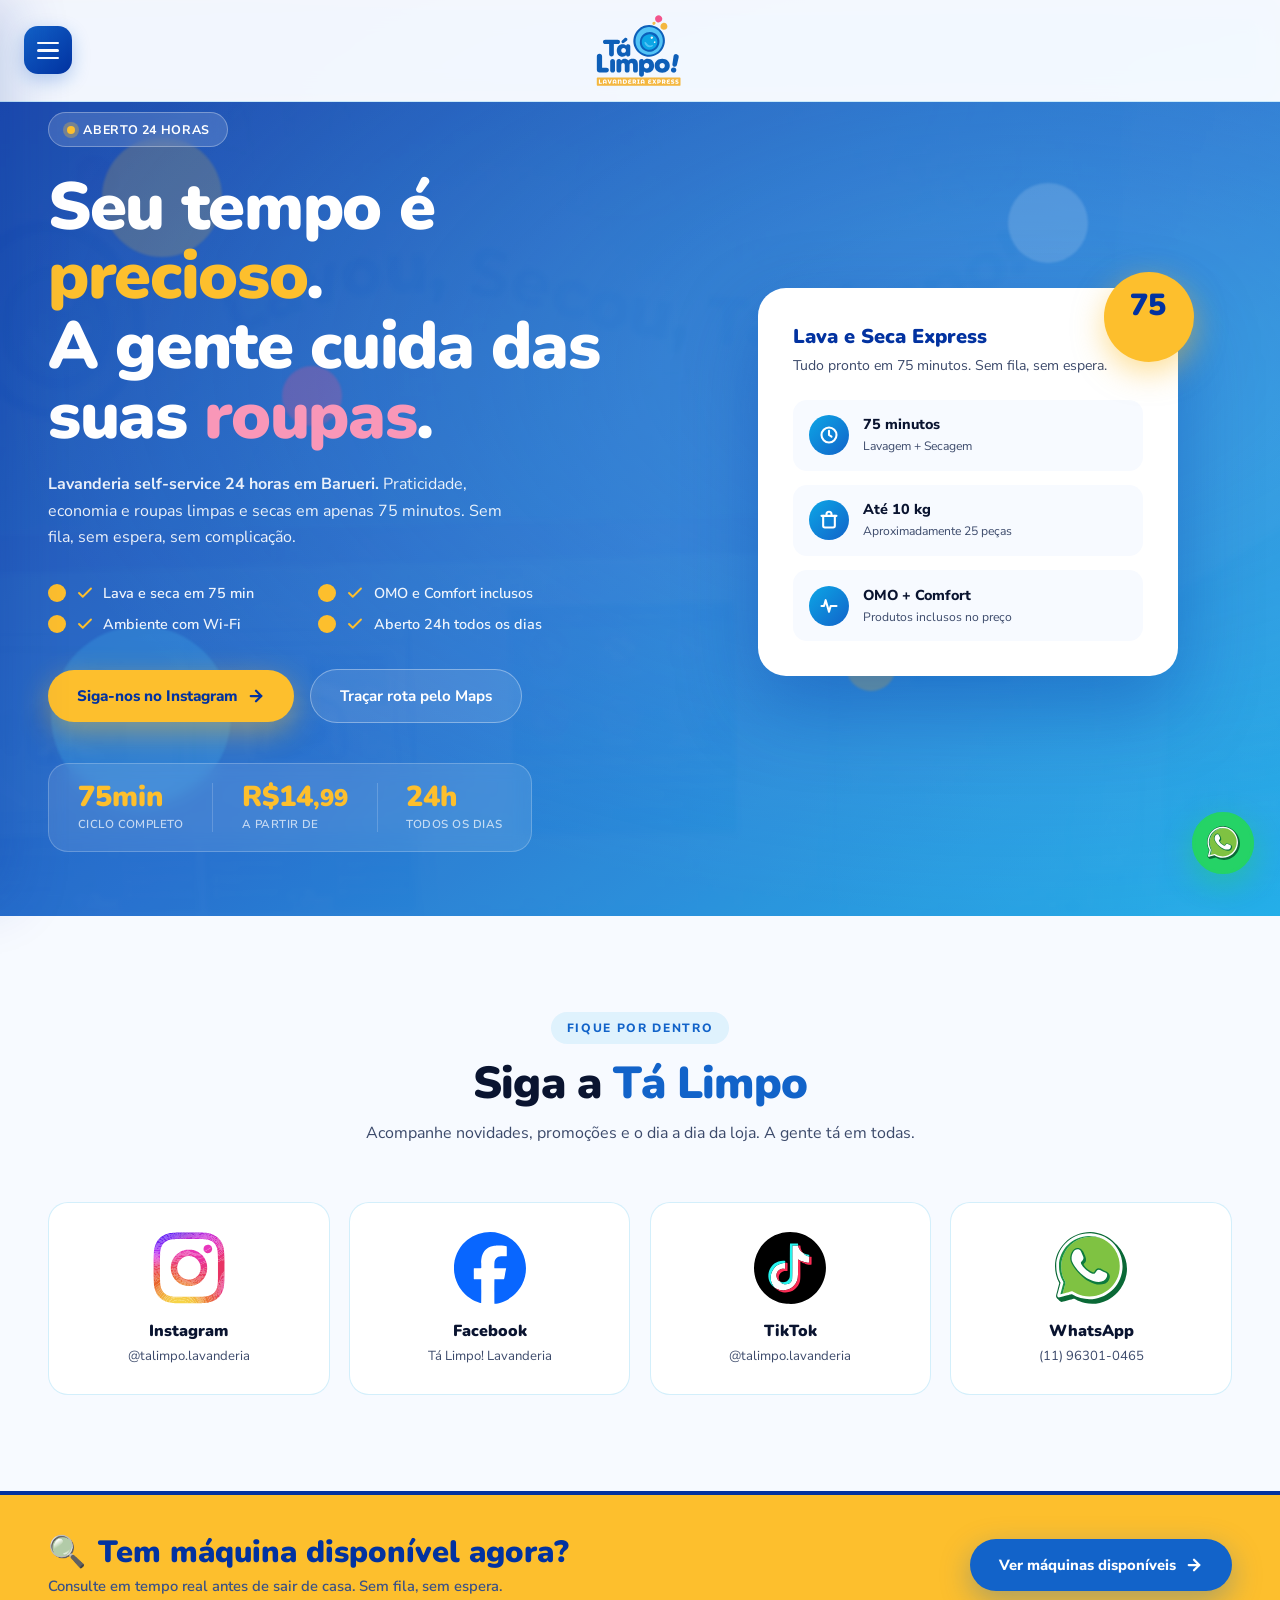
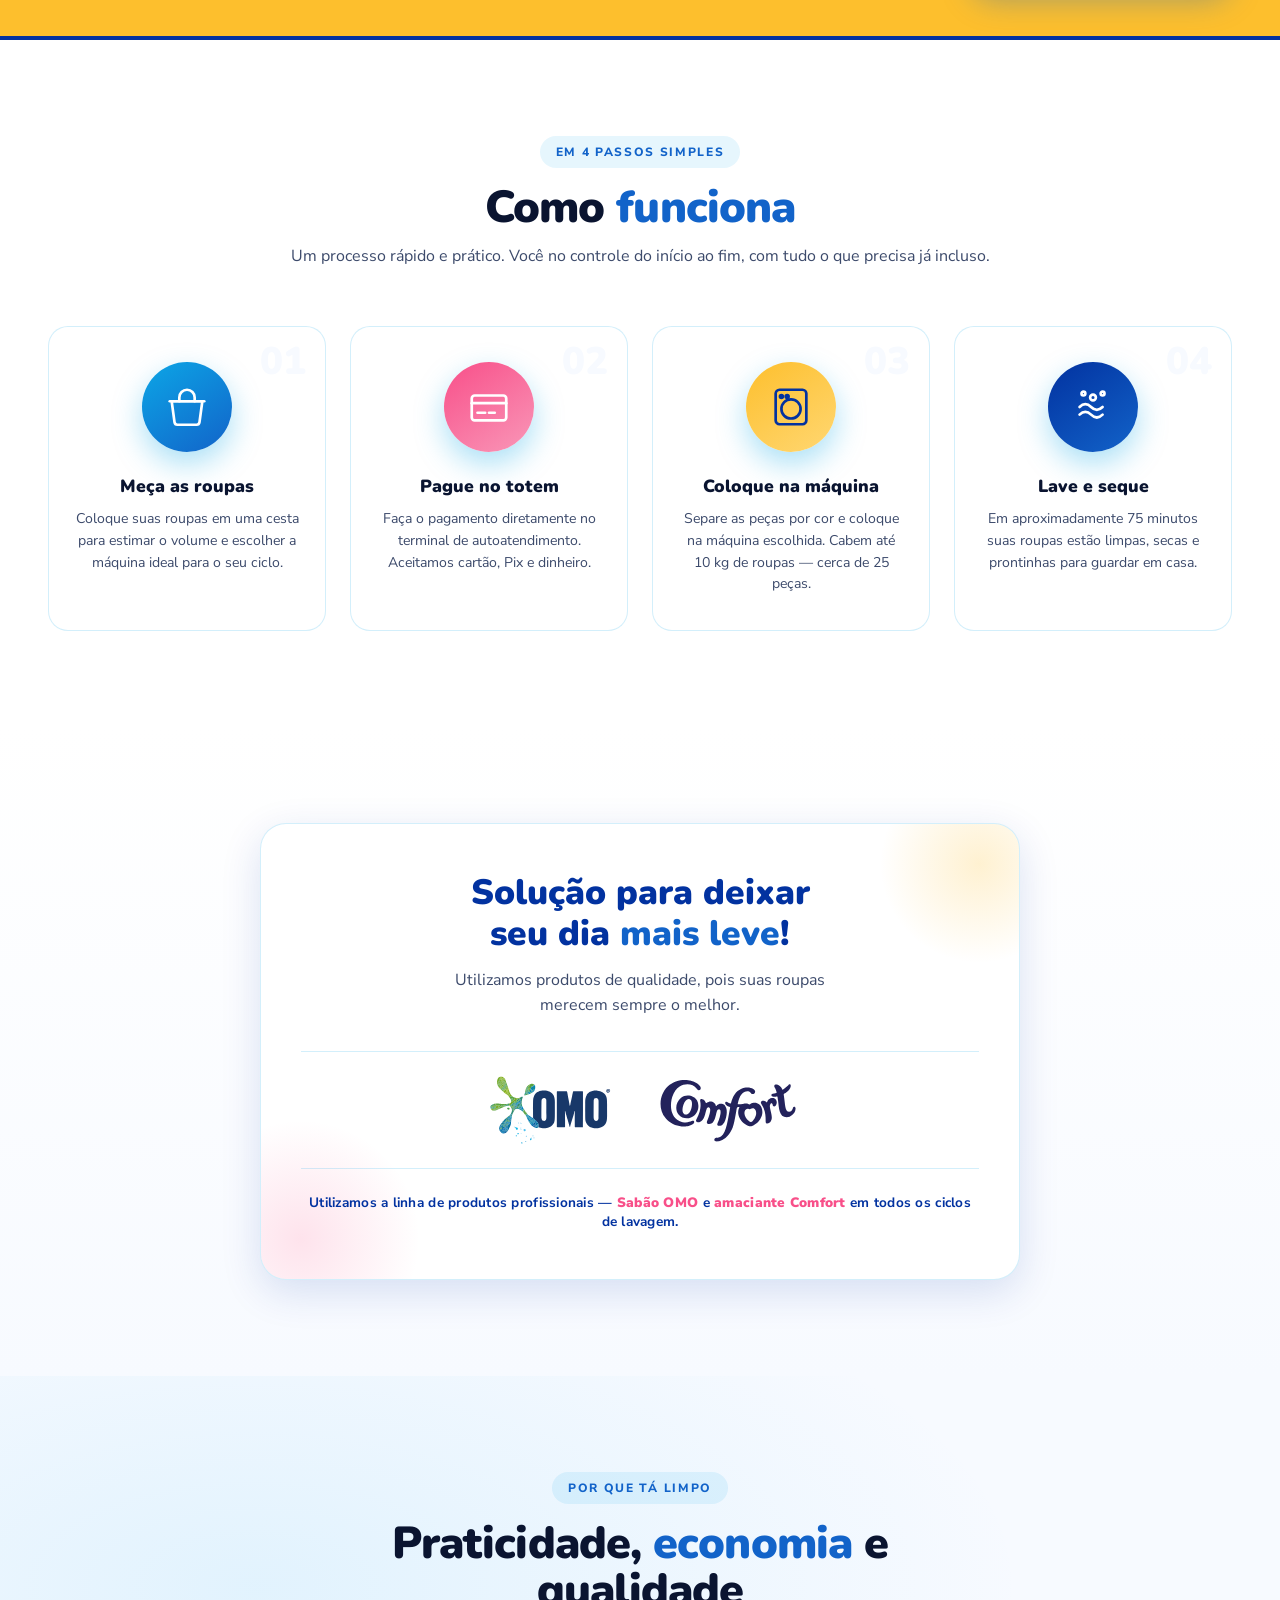
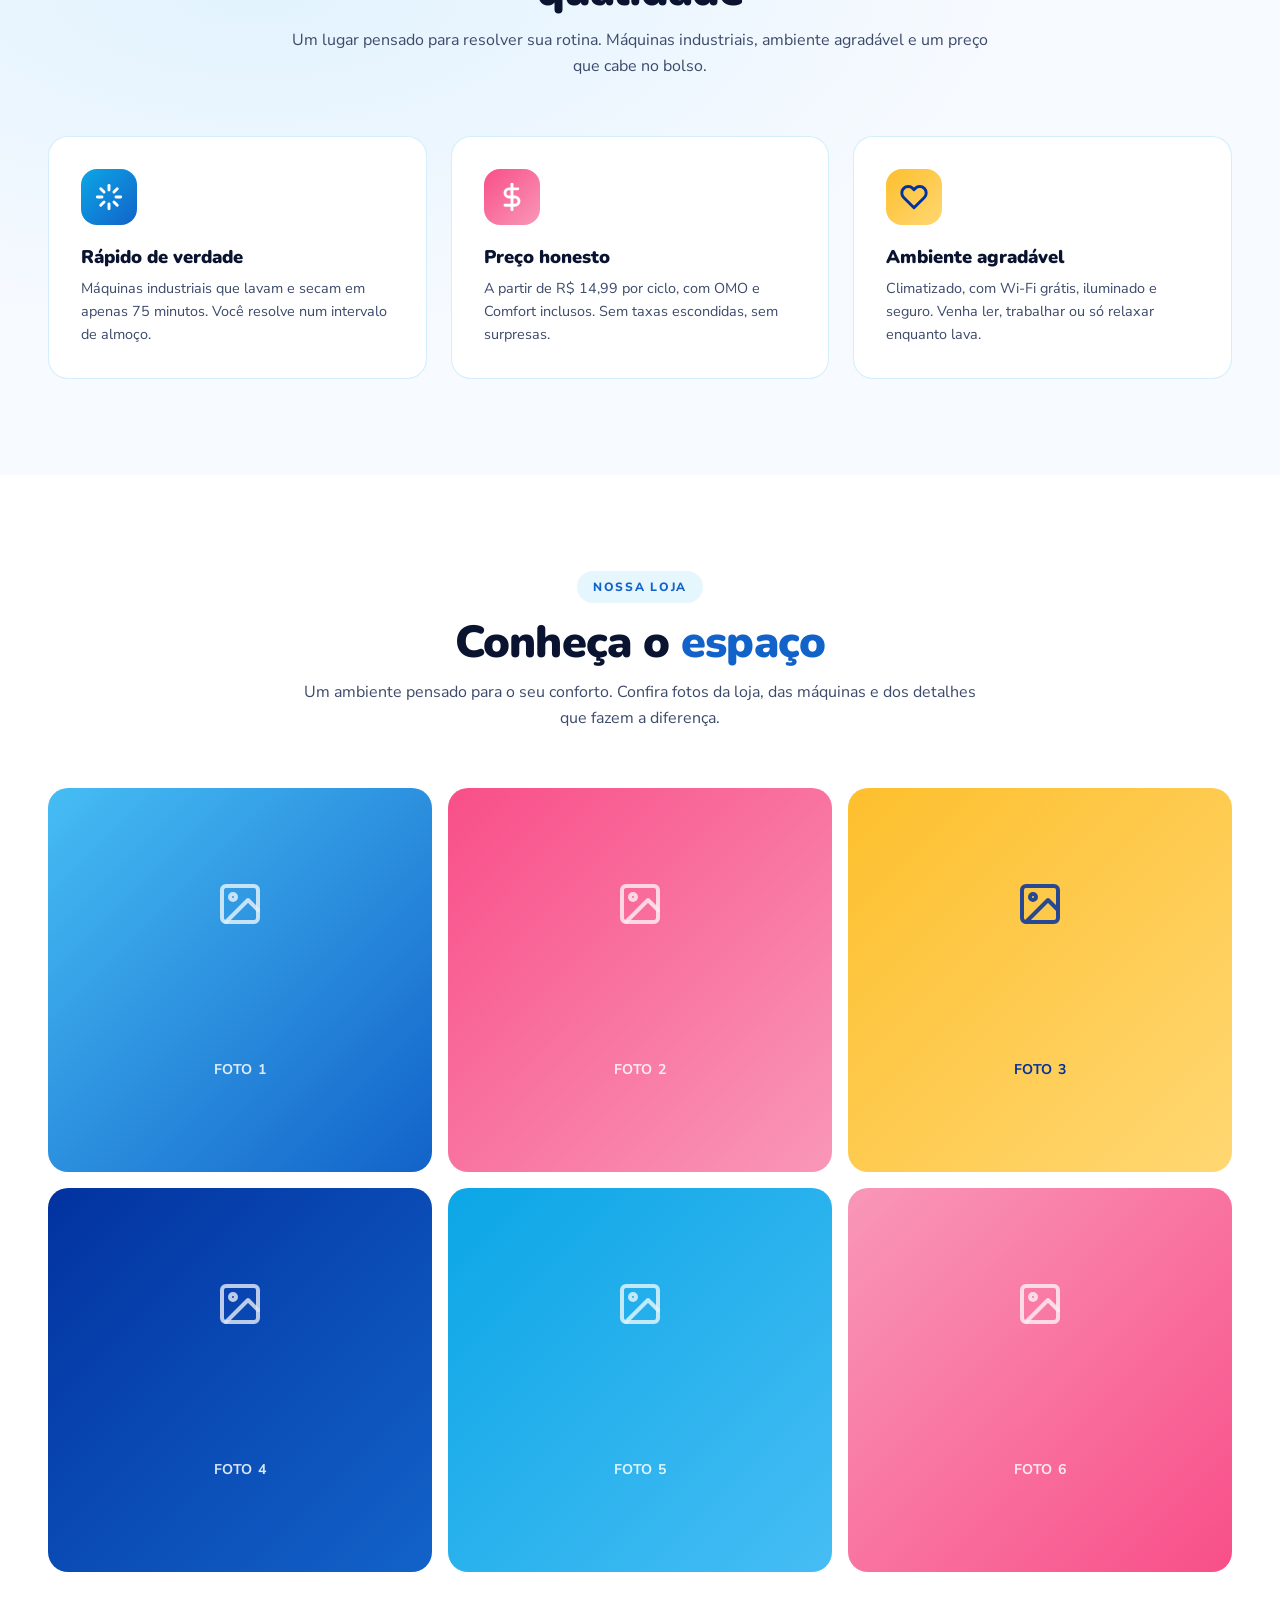
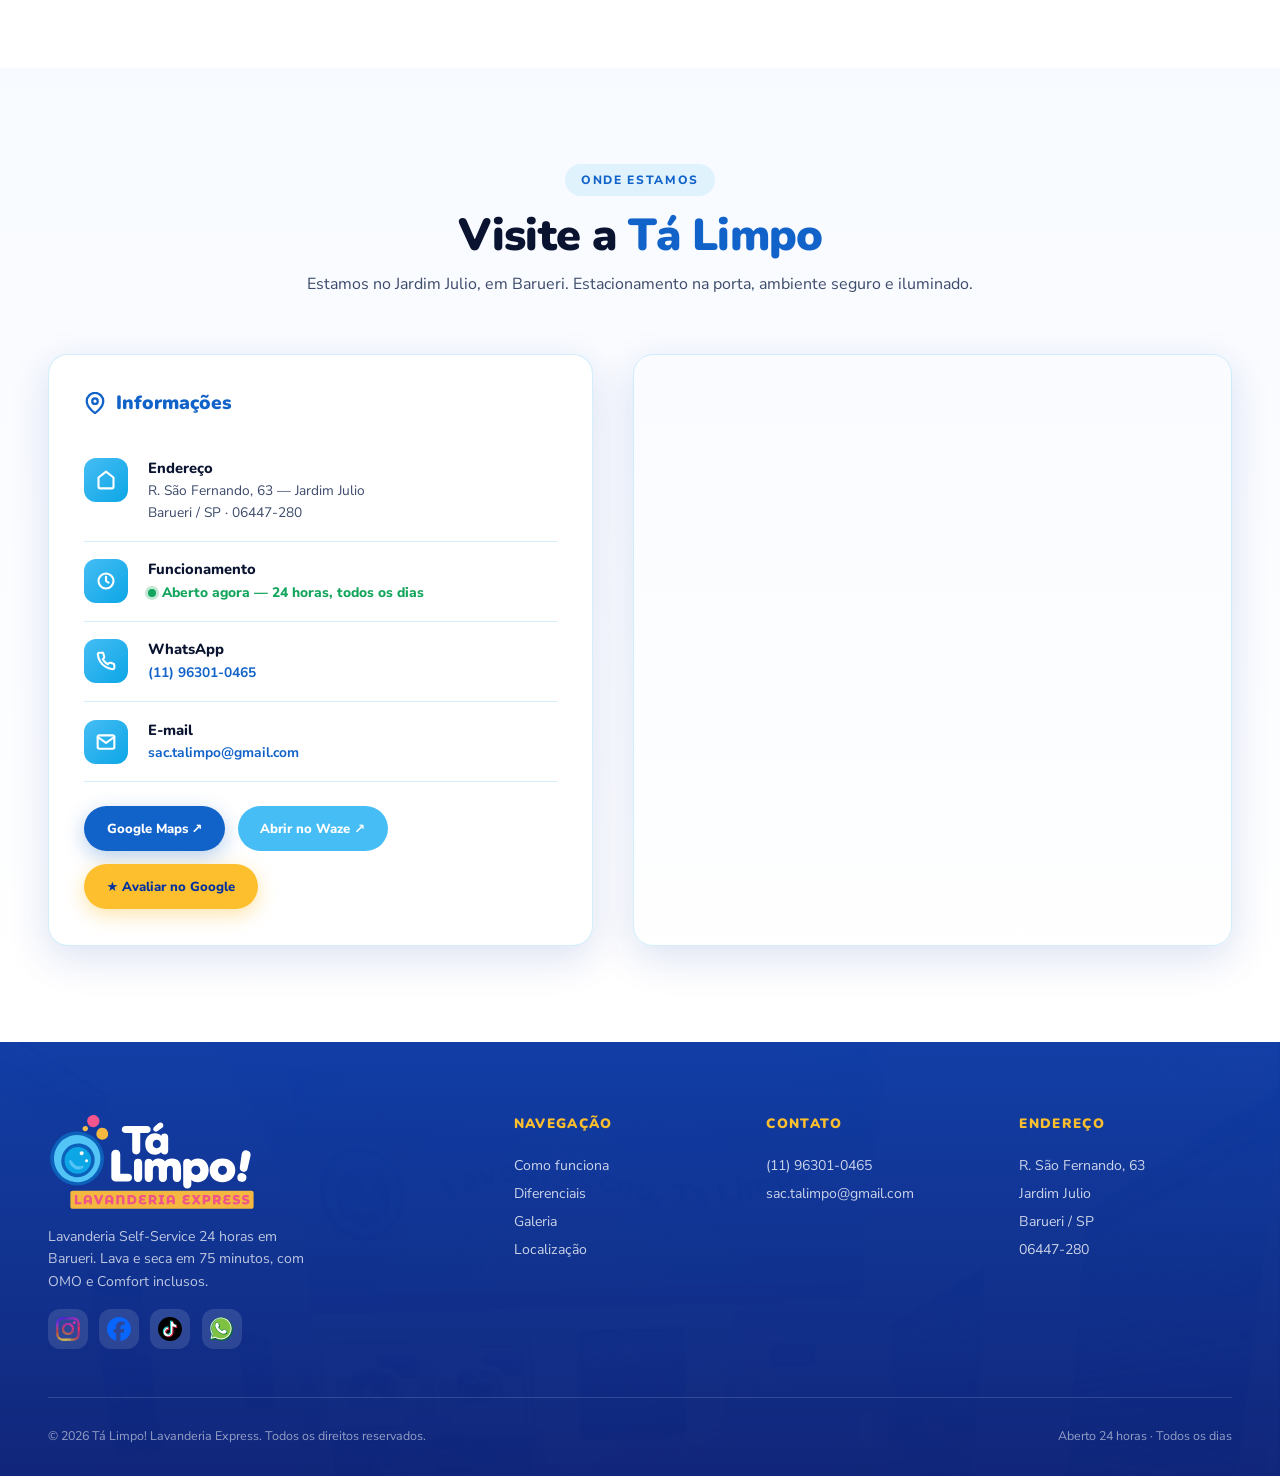
==== index.html @ d9290779 "feat: menu lateral redesenhado + og-image otimizada - Botão hamburger com gradiente azul e animação " ====
<!DOCTYPE html>
<html lang="pt-BR">
<head>
<meta charset="UTF-8">
<meta name="viewport" content="width=device-width, initial-scale=1.0">
<title>Lavanderia 24h em Barueri · Lava e Seca 75min | Tá Limpo!</title>
<meta name="description" content="Lavanderia self-service 24 horas em Barueri. Lava e seca em 75 minutos, a partir de R$ 14,99 com OMO e Comfort inclusos. R. São Fernando, 63 — Jardim Julio.">
<meta name="keywords" content="lavanderia Barueri, lavanderia 24 horas Barueri, lavanderia self-service Barueri, lava e seca Barueri, lavanderia Jardim Julio, lavanderia automática Barueri">
<meta name="author" content="Tá Limpo! Lavanderia Express">
<meta name="robots" content="index,follow,max-image-preview:large,max-snippet:-1">
<meta name="googlebot" content="index,follow">
<meta name="msvalidate.01" content="6B1655C818D2E38071D61E00A2EA4F2D">
<meta name="geo.region" content="BR-SP">
<meta name="geo.placename" content="Barueri">
<meta name="geo.position" content="-23.510800;-46.876200">
<meta name="ICBM" content="-23.510800, -46.876200">
<meta name="theme-color" content="#0232A0">
<link rel="canonical" href="https://talimpolavanderia.com/">

<meta property="og:type" content="website">
<meta property="og:locale" content="pt_BR">
<meta property="og:title" content="Lavanderia 24h em Barueri · Lava e Seca 75min | Tá Limpo!">
<meta property="og:description" content="Lavanderia self-service 24h em Barueri. Lava e seca em 75 minutos a partir de R$ 14,99, com OMO e Comfort inclusos.">
<meta property="og:url" content="https://talimpolavanderia.com/">
<meta property="og:image" content="https://talimpolavanderia.com/assets/img/og-image.jpg">
<meta property="og:image:secure_url" content="https://talimpolavanderia.com/assets/img/og-image.jpg">
<meta property="og:image:type" content="image/jpeg">
<meta property="og:image:width" content="1200">
<meta property="og:image:height" content="630">
<meta property="og:image:alt" content="Tá Limpo! Lavanderia Express — Lavanderia self-service 24h em Barueri, SP">
<meta property="og:site_name" content="Tá Limpo! Lavanderia Express">
<meta name="twitter:card" content="summary_large_image">
<meta name="twitter:title" content="Lavanderia 24h em Barueri · Lava e Seca 75min | Tá Limpo!">
<meta name="twitter:description" content="Lavanderia self-service 24h em Barueri. Lava e seca em 75 minutos a partir de R$ 14,99.">
<meta name="twitter:image" content="https://talimpolavanderia.com/assets/img/og-image.jpg">
<meta name="twitter:image:alt" content="Tá Limpo! Lavanderia Express — Barueri, SP">

<!-- Google Analytics 4 / Google Ads -->
<script async src="https://www.googletagmanager.com/gtag/js?id=G-WPXV25EYV2"></script>
<script>
  window.dataLayer = window.dataLayer || [];
  function gtag(){dataLayer.push(arguments);}
  gtag('js', new Date());
  gtag('config', 'G-WPXV25EYV2');
  gtag('config', 'AW-17784691297');
</script>

<link rel="icon" type="image/svg+xml" href="assets/img/logo_favicon.svg">
<link rel="preconnect" href="https://fonts.googleapis.com">
<link rel="preconnect" href="https://fonts.gstatic.com" crossorigin>
<link href="https://fonts.googleapis.com/css2?family=Nunito:wght@600;700;800;900&family=Nunito+Sans:wght@400;600;700&display=swap" rel="stylesheet">
<link rel="stylesheet" href="assets/css/styles.css">

<script type="application/ld+json">
{
  "@context":"https://schema.org",
  "@type":"LaundryOrDryCleaner",
  "@id":"https://talimpolavanderia.com/#business",
  "name":"Tá Limpo! Lavanderia Express",
  "alternateName":"Tá Limpo Lavanderia",
  "description":"Lavanderia self-service 24 horas em Barueri. Lava e seca em 75 minutos, a partir de R$ 14,99, com sabão OMO e amaciante Comfort inclusos em todos os ciclos.",
  "image":["https://talimpolavanderia.com/assets/img/og-image.jpg"],
  "logo":"https://talimpolavanderia.com/assets/img/logo.svg",
  "url":"https://talimpolavanderia.com/",
  "telephone":"+5511963010465",
  "email":"sac.talimpo@gmail.com",
  "priceRange":"R$ 14,99 - R$ 40",
  "currenciesAccepted":"BRL",
  "paymentAccepted":"Cartão de crédito, Cartão de débito, Pix, Dinheiro",
  "address":{
    "@type":"PostalAddress",
    "streetAddress":"R. São Fernando, 63 — Jardim Julio",
    "addressLocality":"Barueri",
    "addressRegion":"SP",
    "postalCode":"06447-280",
    "addressCountry":"BR"
  },
  "geo":{
    "@type":"GeoCoordinates",
    "latitude":-23.510800,
    "longitude":-46.876200
  },
  "hasMap":"https://maps.app.goo.gl/cfELwEdqwDoE9mcN9",
  "areaServed":[
    {"@type":"City","name":"Barueri"},
    {"@type":"City","name":"Alphaville"},
    {"@type":"City","name":"Carapicuíba"},
    {"@type":"City","name":"Santana de Parnaíba"}
  ],
  "openingHoursSpecification":[{
    "@type":"OpeningHoursSpecification",
    "dayOfWeek":["Monday","Tuesday","Wednesday","Thursday","Friday","Saturday","Sunday"],
    "opens":"00:00",
    "closes":"23:59"
  }],
  "makesOffer":[
    {
      "@type":"Offer",
      "name":"Lava e Seca Express",
      "description":"Ciclo completo de lavagem e secagem em 75 minutos, até 10 kg de roupas, com OMO e Comfort inclusos.",
      "price":"14.99",
      "priceCurrency":"BRL"
    }
  ],
  "sameAs":[
    "https://instagram.com/talimpo.lavanderia",
    "https://facebook.com/talimpo.lavanderia",
    "https://tiktok.com/@talimpo.lavanderia"
  ]
}
</script>
<script type="application/ld+json">
{
  "@context":"https://schema.org",
  "@type":"FAQPage",
  "mainEntity":[
    {
      "@type":"Question",
      "name":"Qual o horário de funcionamento da Tá Limpo Lavanderia?",
      "acceptedAnswer":{"@type":"Answer","text":"A Tá Limpo! Lavanderia Express funciona 24 horas por dia, todos os dias da semana, incluindo feriados. O self-service fica aberto ininterruptamente na R. São Fernando, 63 — Jardim Julio, Barueri/SP."}
    },
    {
      "@type":"Question",
      "name":"Quanto tempo leva para lavar e secar as roupas?",
      "acceptedAnswer":{"@type":"Answer","text":"O ciclo completo de lavagem e secagem leva aproximadamente 75 minutos. As máquinas industriais comportam até 10 kg de roupa, cerca de 25 peças por carga."}
    },
    {
      "@type":"Question",
      "name":"Quanto custa lavar roupa na Tá Limpo Lavanderia?",
      "acceptedAnswer":{"@type":"Answer","text":"O ciclo começa em R$ 14,99 e já inclui sabão OMO e amaciante Comfort. Não há taxas escondidas nem necessidade de levar produtos de casa."}
    },
    {
      "@type":"Question",
      "name":"Preciso levar sabão ou amaciante?",
      "acceptedAnswer":{"@type":"Answer","text":"Não. Todos os ciclos já incluem sabão em pó OMO e amaciante Comfort profissionais, sem custo adicional. Basta trazer as roupas."}
    },
    {
      "@type":"Question",
      "name":"Como funciona o pagamento na lavanderia self-service?",
      "acceptedAnswer":{"@type":"Answer","text":"O pagamento é feito diretamente no totem de autoatendimento da loja. Aceitamos cartão de crédito, débito, Pix e dinheiro."}
    },
    {
      "@type":"Question",
      "name":"Posso consultar se tem máquina disponível antes de ir?",
      "acceptedAnswer":{"@type":"Answer","text":"Sim. É possível consultar a disponibilidade das lavadoras e secadoras em tempo real pelo rastreador online antes de sair de casa, evitando filas."}
    }
  ]
}
</script>
<script type="application/ld+json">
{
  "@context":"https://schema.org",
  "@type":"WebSite",
  "@id":"https://talimpolavanderia.com/#website",
  "url":"https://talimpolavanderia.com/",
  "name":"Tá Limpo! Lavanderia Express",
  "inLanguage":"pt-BR",
  "publisher":{"@id":"https://talimpolavanderia.com/#business"}
}
</script>
</head>
<body>

<!-- NAV -->
<nav>
  <button class="nav-toggle" aria-label="Abrir menu" aria-expanded="false" aria-controls="nav-drawer">
    <span></span>
    <span></span>
    <span></span>
  </button>
  <a href="#hero" class="nav-logo" aria-label="Tá Limpo Lavanderia - página inicial"><img src="assets/img/logo_empe.svg" alt="Tá Limpo! Lavanderia Express — Barueri" width="220" height="72" fetchpriority="high"></a>
</nav>
<aside class="nav-drawer" id="nav-drawer" aria-hidden="true" aria-label="Menu principal">
  <div class="nav-drawer-header">
    <div>
      <div class="drawer-kicker">Tá Limpo!</div>
      <div class="drawer-title">Lavanderia 24h</div>
    </div>
  </div>
  <ul class="nav-drawer-links">
    <li><a href="#como">Como funciona</a></li>
    <li><a href="#produtos">Produtos</a></li>
    <li><a href="#valores">Diferenciais</a></li>
    <li><a href="#galeria">Galeria</a></li>
    <li><a href="#local">Localização</a></li>
    <li><a href="https://wa.me/5511963010465" target="_blank" rel="noopener" class="pill-wpp">Falar no WhatsApp</a></li>
  </ul>
  <div class="nav-drawer-foot">
    <strong>R. São Fernando, 63</strong>
    Jardim Julio · Barueri/SP<br>
    Aberto 24h · todos os dias
  </div>
</aside>
<div class="nav-backdrop" aria-hidden="true"></div>

<!-- HERO -->
<header id="hero" aria-label="Apresentação Tá Limpo Lavanderia">
  <span class="bubble b1"></span><span class="bubble b2"></span><span class="bubble b3"></span>
  <span class="bubble b4"></span><span class="bubble b5"></span>

  <div class="hero-content">
    <div class="hero-tag"><span class="dot"></span> Aberto 24 Horas</div>
    <h1 class="font-head">Seu tempo é <span class="hl">precioso</span>.<br>A gente cuida das<br>suas <span class="hl-pink">roupas</span>.</h1>
    <p class="hero-lede"><strong>Lavanderia self-service 24 horas em Barueri.</strong> Praticidade, economia e roupas limpas e secas em apenas 75 minutos. Sem fila, sem espera, sem complicação.</p>

    <ul class="hero-bullets">
      <li>
        <svg viewBox="0 0 24 24" fill="none" stroke="currentColor" stroke-width="2.5" stroke-linecap="round" stroke-linejoin="round"><polyline points="20 6 9 17 4 12"/></svg>
        Lava e seca em 75 min
      </li>
      <li>
        <svg viewBox="0 0 24 24" fill="none" stroke="currentColor" stroke-width="2.5" stroke-linecap="round" stroke-linejoin="round"><polyline points="20 6 9 17 4 12"/></svg>
        OMO e Comfort inclusos
      </li>
      <li>
        <svg viewBox="0 0 24 24" fill="none" stroke="currentColor" stroke-width="2.5" stroke-linecap="round" stroke-linejoin="round"><polyline points="20 6 9 17 4 12"/></svg>
        Ambiente com Wi-Fi
      </li>
      <li>
        <svg viewBox="0 0 24 24" fill="none" stroke="currentColor" stroke-width="2.5" stroke-linecap="round" stroke-linejoin="round"><polyline points="20 6 9 17 4 12"/></svg>
        Aberto 24h todos os dias
      </li>
    </ul>

    <div class="cta-row">
      <a href="https://instagram.com/talimpo.lavanderia" target="_blank" rel="noopener" class="btn-primary">Siga-nos no Instagram
        <svg width="18" height="18" viewBox="0 0 24 24" fill="none" stroke="currentColor" stroke-width="3" stroke-linecap="round" stroke-linejoin="round"><line x1="5" y1="12" x2="19" y2="12"/><polyline points="12 5 19 12 12 19"/></svg>
      </a>
      <a href="https://maps.app.goo.gl/cfELwEdqwDoE9mcN9" target="_blank" rel="noopener" class="btn-ghost">Traçar rota pelo Maps</a>
    </div>

    <div class="hero-stats">
      <div class="hs"><div class="n">75min</div><div class="l">Ciclo completo</div></div>
      <div class="hs"><div class="n">R$14<small>,99</small></div><div class="l">A partir de</div></div>
      <div class="hs"><div class="n">24h</div><div class="l">Todos os dias</div></div>
    </div>
  </div>

  <div class="hero-visual">
    <div class="hero-card">
      <h3>Lava e Seca Express</h3>
      <p>Tudo pronto em 75 minutos. Sem fila, sem espera.</p>
      <div class="metric-list">
        <div class="metric">
          <div class="ic">
            <svg width="20" height="20" viewBox="0 0 24 24" fill="none" stroke="currentColor" stroke-width="2.5" stroke-linecap="round" stroke-linejoin="round"><circle cx="12" cy="12" r="9"/><polyline points="12 7 12 12 15 14"/></svg>
          </div>
          <div><strong>75 minutos</strong><span>Lavagem + Secagem</span></div>
        </div>
        <div class="metric">
          <div class="ic">
            <svg width="20" height="20" viewBox="0 0 24 24" fill="none" stroke="currentColor" stroke-width="2.5" stroke-linecap="round" stroke-linejoin="round"><path d="M3 7h18"/><path d="M5 7v12a2 2 0 0 0 2 2h10a2 2 0 0 0 2-2V7"/><path d="M9 7V5a3 3 0 0 1 6 0v2"/></svg>
          </div>
          <div><strong>Até 10 kg</strong><span>Aproximadamente 25 peças</span></div>
        </div>
        <div class="metric">
          <div class="ic">
            <svg width="20" height="20" viewBox="0 0 24 24" fill="none" stroke="currentColor" stroke-width="2.5" stroke-linecap="round" stroke-linejoin="round"><path d="M3 12h3l2-7 4 14 2-7h7"/></svg>
          </div>
          <div><strong>OMO + Comfort</strong><span>Produtos inclusos no preço</span></div>
        </div>
      </div>
    </div>
  </div>
</header>

<!-- REDES SOCIAIS -->
<section id="redes">
  <div class="wrap">
    <div class="section-head reveal">
      <span class="section-kicker">Fique por dentro</span>
      <h2 class="section-title font-head">Siga a <em>Tá Limpo</em></h2>
      <p class="section-sub">Acompanhe novidades, promoções e o dia a dia da loja. A gente tá em todas.</p>
    </div>
    <div class="social-grid">
      <a href="https://instagram.com/talimpo.lavanderia" target="_blank" rel="noopener" class="social-card instagram reveal">
        <img src="assets/img/Instagram.svg" alt="Instagram Tá Limpo Lavanderia" width="56" height="56" loading="lazy" decoding="async">
        <h3>Instagram</h3>
        <p>@talimpo.lavanderia</p>
      </a>
      <a href="https://facebook.com/talimpo.lavanderia" target="_blank" rel="noopener" class="social-card facebook reveal">
        <img src="assets/img/Facebook.svg" alt="Facebook Tá Limpo Lavanderia" width="56" height="56" loading="lazy" decoding="async">
        <h3>Facebook</h3>
        <p>Tá Limpo! Lavanderia</p>
      </a>
      <a href="https://tiktok.com/@talimpo.lavanderia" target="_blank" rel="noopener" class="social-card tiktok reveal">
        <img src="assets/img/Tiktok.svg" alt="TikTok Tá Limpo Lavanderia" width="56" height="56" loading="lazy" decoding="async">
        <h3>TikTok</h3>
        <p>@talimpo.lavanderia</p>
      </a>
      <a href="https://wa.me/5511963010465" class="social-card whatsapp reveal">
        <img src="assets/img/WZP.svg" alt="WhatsApp Tá Limpo Lavanderia" width="56" height="56" loading="lazy" decoding="async">
        <h3>WhatsApp</h3>
        <p>(11) 96301-0465</p>
      </a>
    </div>
  </div>
</section>

<!-- DISPONIBILIDADE -->
<section id="avail" aria-label="Disponibilidade de máquinas">
  <div class="wrap">
    <div class="avail-grid">
      <div class="avail-head">
        <h2>Tem máquina disponível agora?</h2>
        <p>Consulte em tempo real antes de sair de casa. Sem fila, sem espera.</p>
      </div>
      <div class="avail-cta">
        <a href="https://app.sislav.com.br/track-machines?trackcode=7aFtdEUMYa" target="_blank" rel="noopener" class="btn-avail">
          Ver máquinas disponíveis
          <svg width="18" height="18" viewBox="0 0 24 24" fill="none" stroke="currentColor" stroke-width="3" stroke-linecap="round" stroke-linejoin="round"><line x1="5" y1="12" x2="19" y2="12"/><polyline points="12 5 19 12 12 19"/></svg>
        </a>
      </div>
    </div>
  </div>
</section>

<!-- COMO FUNCIONA -->
<section id="como">
  <div class="wrap">
    <div class="section-head reveal">
      <span class="section-kicker">Em 4 passos simples</span>
      <h2 class="section-title font-head">Como <em>funciona</em></h2>
      <p class="section-sub">Um processo rápido e prático. Você no controle do início ao fim, com tudo o que precisa já incluso.</p>
    </div>
    <div class="steps">
      <div class="step reveal">
        <div class="step-num">01</div>
        <div class="step-icon">
          <svg viewBox="0 0 48 48" fill="none" stroke="currentColor" stroke-width="2.8" stroke-linecap="round" stroke-linejoin="round">
            <path d="M8 18h32l-3 22a3 3 0 0 1-3 2.5H14a3 3 0 0 1-3-2.5z"/>
            <path d="M16 18v-4a8 8 0 0 1 16 0v4"/>
            <line x1="6" y1="18" x2="42" y2="18"/>
          </svg>
        </div>
        <h3>Meça as roupas</h3>
        <p>Coloque suas roupas em uma cesta para estimar o volume e escolher a máquina ideal para o seu ciclo.</p>
      </div>
      <div class="step reveal">
        <div class="step-num">02</div>
        <div class="step-icon">
          <svg viewBox="0 0 48 48" fill="none" stroke="currentColor" stroke-width="2.8" stroke-linecap="round" stroke-linejoin="round">
            <rect x="6" y="12" width="36" height="26" rx="3"/>
            <line x1="6" y1="20" x2="42" y2="20"/>
            <line x1="12" y1="30" x2="20" y2="30"/>
            <line x1="24" y1="30" x2="30" y2="30"/>
          </svg>
        </div>
        <h3>Pague no totem</h3>
        <p>Faça o pagamento diretamente no terminal de autoatendimento. Aceitamos cartão, Pix e dinheiro.</p>
      </div>
      <div class="step reveal">
        <div class="step-num">03</div>
        <div class="step-icon">
          <svg viewBox="0 0 48 48" fill="none" stroke="currentColor" stroke-width="2.8" stroke-linecap="round" stroke-linejoin="round">
            <rect x="8" y="6" width="32" height="36" rx="4"/>
            <circle cx="24" cy="26" r="10"/>
            <circle cx="14" cy="13" r="1.5" fill="currentColor"/>
            <circle cx="20" cy="13" r="1.5" fill="currentColor"/>
          </svg>
        </div>
        <h3>Coloque na máquina</h3>
        <p>Separe as peças por cor e coloque na máquina escolhida. Cabem até 10 kg de roupas — cerca de 25 peças.</p>
      </div>
      <div class="step reveal">
        <div class="step-num">04</div>
        <div class="step-icon">
          <svg viewBox="0 0 48 48" fill="none" stroke="currentColor" stroke-width="2.8" stroke-linecap="round" stroke-linejoin="round">
            <path d="M10 24c4-4 8-4 12 0s8 4 12 0"/>
            <path d="M10 32c4-4 8-4 12 0s8 4 12 0"/>
            <circle cx="24" cy="14" r="3"/>
            <circle cx="34" cy="10" r="2"/>
            <circle cx="14" cy="10" r="2"/>
          </svg>
        </div>
        <h3>Lave e seque</h3>
        <p>Em aproximadamente 75 minutos suas roupas estão limpas, secas e prontinhas para guardar em casa.</p>
      </div>
    </div>
  </div>
</section>

<!-- PRODUTOS OMO + COMFORT -->
<section id="produtos">
  <div class="wrap">
    <div class="prod-card reveal">
      <h2>Solução para deixar<br>seu dia <em>mais leve</em>!</h2>
      <p class="prod-lede">Utilizamos produtos de qualidade, pois suas roupas merecem sempre o melhor.</p>
      <div class="prod-logos">
        <img src="assets/img/omo.svg" alt="Sabão em pó OMO" width="120" height="60" loading="lazy" decoding="async">
        <img src="assets/img/comfort.svg" alt="Amaciante Comfort" width="120" height="60" loading="lazy" decoding="async">
      </div>
      <span class="prod-note">Utilizamos a linha de produtos profissionais — <strong>Sabão OMO</strong> e <strong>amaciante Comfort</strong> em todos os ciclos de lavagem.</span>
    </div>
  </div>
</section>

<!-- DIFERENCIAIS -->
<section id="valores">
  <div class="wrap">
    <div class="section-head reveal">
      <span class="section-kicker">Por que Tá Limpo</span>
      <h2 class="section-title font-head">Praticidade, <em>economia</em> e qualidade</h2>
      <p class="section-sub">Um lugar pensado para resolver sua rotina. Máquinas industriais, ambiente agradável e um preço que cabe no bolso.</p>
    </div>
    <div class="valores-grid">
      <div class="valor-card reveal">
        <div class="valor-ic">
          <svg width="28" height="28" viewBox="0 0 24 24" fill="none" stroke="currentColor" stroke-width="2.5" stroke-linecap="round" stroke-linejoin="round"><path d="M12 2v4"/><path d="M12 18v4"/><path d="M4.93 4.93l2.83 2.83"/><path d="M16.24 16.24l2.83 2.83"/><path d="M2 12h4"/><path d="M18 12h4"/><path d="M4.93 19.07l2.83-2.83"/><path d="M16.24 7.76l2.83-2.83"/></svg>
        </div>
        <h3>Rápido de verdade</h3>
        <p>Máquinas industriais que lavam e secam em apenas 75 minutos. Você resolve num intervalo de almoço.</p>
      </div>
      <div class="valor-card reveal">
        <div class="valor-ic">
          <svg width="28" height="28" viewBox="0 0 24 24" fill="none" stroke="currentColor" stroke-width="2.5" stroke-linecap="round" stroke-linejoin="round"><line x1="12" y1="1" x2="12" y2="23"/><path d="M17 5H9.5a3.5 3.5 0 0 0 0 7h5a3.5 3.5 0 0 1 0 7H6"/></svg>
        </div>
        <h3>Preço honesto</h3>
        <p>A partir de R$ 14,99 por ciclo, com OMO e Comfort inclusos. Sem taxas escondidas, sem surpresas.</p>
      </div>
      <div class="valor-card reveal">
        <div class="valor-ic">
          <svg width="28" height="28" viewBox="0 0 24 24" fill="none" stroke="currentColor" stroke-width="2.5" stroke-linecap="round" stroke-linejoin="round"><path d="M20.84 4.61a5.5 5.5 0 0 0-7.78 0L12 5.67l-1.06-1.06a5.5 5.5 0 0 0-7.78 7.78l1.06 1.06L12 21.23l7.78-7.78 1.06-1.06a5.5 5.5 0 0 0 0-7.78z"/></svg>
        </div>
        <h3>Ambiente agradável</h3>
        <p>Climatizado, com Wi-Fi grátis, iluminado e seguro. Venha ler, trabalhar ou só relaxar enquanto lava.</p>
      </div>
    </div>
  </div>
</section>

<!-- GALERIA -->
<section id="galeria">
  <div class="wrap">
    <div class="section-head reveal">
      <span class="section-kicker">Nossa loja</span>
      <h2 class="section-title font-head">Conheça o <em>espaço</em></h2>
      <p class="section-sub">Um ambiente pensado para o seu conforto. Confira fotos da loja, das máquinas e dos detalhes que fazem a diferença.</p>
    </div>
    <div class="gallery-grid">
      <div class="gal-item reveal">
        <div class="gal-placeholder">
          <svg viewBox="0 0 24 24" fill="none" stroke="currentColor" stroke-width="2" stroke-linecap="round" stroke-linejoin="round"><rect x="3" y="3" width="18" height="18" rx="2"/><circle cx="8.5" cy="8.5" r="1.5"/><polyline points="21 15 16 10 5 21"/></svg>
          Foto 1
        </div>
      </div>
      <div class="gal-item reveal">
        <div class="gal-placeholder">
          <svg viewBox="0 0 24 24" fill="none" stroke="currentColor" stroke-width="2" stroke-linecap="round" stroke-linejoin="round"><rect x="3" y="3" width="18" height="18" rx="2"/><circle cx="8.5" cy="8.5" r="1.5"/><polyline points="21 15 16 10 5 21"/></svg>
          Foto 2
        </div>
      </div>
      <div class="gal-item reveal">
        <div class="gal-placeholder">
          <svg viewBox="0 0 24 24" fill="none" stroke="currentColor" stroke-width="2" stroke-linecap="round" stroke-linejoin="round"><rect x="3" y="3" width="18" height="18" rx="2"/><circle cx="8.5" cy="8.5" r="1.5"/><polyline points="21 15 16 10 5 21"/></svg>
          Foto 3
        </div>
      </div>
      <div class="gal-item reveal">
        <div class="gal-placeholder">
          <svg viewBox="0 0 24 24" fill="none" stroke="currentColor" stroke-width="2" stroke-linecap="round" stroke-linejoin="round"><rect x="3" y="3" width="18" height="18" rx="2"/><circle cx="8.5" cy="8.5" r="1.5"/><polyline points="21 15 16 10 5 21"/></svg>
          Foto 4
        </div>
      </div>
      <div class="gal-item reveal">
        <div class="gal-placeholder">
          <svg viewBox="0 0 24 24" fill="none" stroke="currentColor" stroke-width="2" stroke-linecap="round" stroke-linejoin="round"><rect x="3" y="3" width="18" height="18" rx="2"/><circle cx="8.5" cy="8.5" r="1.5"/><polyline points="21 15 16 10 5 21"/></svg>
          Foto 5
        </div>
      </div>
      <div class="gal-item reveal">
        <div class="gal-placeholder">
          <svg viewBox="0 0 24 24" fill="none" stroke="currentColor" stroke-width="2" stroke-linecap="round" stroke-linejoin="round"><rect x="3" y="3" width="18" height="18" rx="2"/><circle cx="8.5" cy="8.5" r="1.5"/><polyline points="21 15 16 10 5 21"/></svg>
          Foto 6
        </div>
      </div>
    </div>
  </div>
</section>

<!-- LOCAL -->
<section id="local">
  <div class="wrap">
    <div class="section-head reveal">
      <span class="section-kicker">Onde estamos</span>
      <h2 class="section-title font-head">Visite a <em>Tá Limpo</em></h2>
      <p class="section-sub">Estamos no Jardim Julio, em Barueri. Estacionamento na porta, ambiente seguro e iluminado.</p>
    </div>
    <div class="local-grid">
      <div class="local-card reveal">
        <h3>
          <svg width="22" height="22" viewBox="0 0 24 24" fill="none" stroke="currentColor" stroke-width="2.5" stroke-linecap="round" stroke-linejoin="round"><path d="M21 10c0 7-9 13-9 13s-9-6-9-13a9 9 0 0 1 18 0z"/><circle cx="12" cy="10" r="3"/></svg>
          Informações
        </h3>
        <div class="local-row">
          <div class="local-ic">
            <svg width="20" height="20" viewBox="0 0 24 24" fill="none" stroke="currentColor" stroke-width="2.5" stroke-linecap="round" stroke-linejoin="round"><path d="M3 9l9-7 9 7v11a2 2 0 0 1-2 2H5a2 2 0 0 1-2-2z"/></svg>
          </div>
          <div><strong>Endereço</strong><span>R. São Fernando, 63 — Jardim Julio<br>Barueri / SP · 06447-280</span></div>
        </div>
        <div class="local-row">
          <div class="local-ic">
            <svg width="20" height="20" viewBox="0 0 24 24" fill="none" stroke="currentColor" stroke-width="2.5" stroke-linecap="round" stroke-linejoin="round"><circle cx="12" cy="12" r="9"/><polyline points="12 7 12 12 15 14"/></svg>
          </div>
          <div><strong>Funcionamento</strong><span class="live">Aberto agora — 24 horas, todos os dias</span></div>
        </div>
        <div class="local-row">
          <div class="local-ic">
            <svg width="20" height="20" viewBox="0 0 24 24" fill="none" stroke="currentColor" stroke-width="2.5" stroke-linecap="round" stroke-linejoin="round"><path d="M22 16.92v3a2 2 0 0 1-2.18 2 19.79 19.79 0 0 1-8.63-3.07 19.5 19.5 0 0 1-6-6 19.79 19.79 0 0 1-3.07-8.67A2 2 0 0 1 4.11 2h3a2 2 0 0 1 2 1.72 12.84 12.84 0 0 0 .7 2.81 2 2 0 0 1-.45 2.11L8.09 9.91a16 16 0 0 0 6 6l1.27-1.27a2 2 0 0 1 2.11-.45 12.84 12.84 0 0 0 2.81.7A2 2 0 0 1 22 16.92z"/></svg>
          </div>
          <div><strong>WhatsApp</strong><a href="https://wa.me/5511963010465">(11) 96301-0465</a></div>
        </div>
        <div class="local-row">
          <div class="local-ic">
            <svg width="20" height="20" viewBox="0 0 24 24" fill="none" stroke="currentColor" stroke-width="2.5" stroke-linecap="round" stroke-linejoin="round"><path d="M4 4h16c1.1 0 2 .9 2 2v12c0 1.1-.9 2-2 2H4c-1.1 0-2-.9-2-2V6c0-1.1.9-2 2-2z"/><polyline points="22,6 12,13 2,6"/></svg>
          </div>
          <div><strong>E-mail</strong><a href="mailto:sac.talimpo@gmail.com">sac.talimpo@gmail.com</a></div>
        </div>
        <div class="route-btns">
          <a href="https://maps.app.goo.gl/cfELwEdqwDoE9mcN9" target="_blank" rel="noopener" class="rbtn rbtn-blue">Google Maps ↗</a>
          <a href="https://waze.com/ul/h6gydj1kk6" target="_blank" rel="noopener" class="rbtn rbtn-waze">Abrir no Waze ↗</a>
          <a href="https://g.page/r/CWrmbtEFa80UEBM/review" target="_blank" rel="noopener" class="rbtn rbtn-review">★ Avaliar no Google</a>
        </div>
      </div>
      <div class="map-frame reveal">
        <iframe title="Mapa Tá Limpo" src="https://maps.google.com/maps?q=R.+S%C3%A3o+Fernando,+63+-+Jardim+Julio,+Barueri+-+SP&output=embed" allowfullscreen loading="lazy"></iframe>
      </div>
    </div>
  </div>
</section>

<!-- FOOTER -->
<footer>
  <div class="wrap">
    <div class="footer-grid">
      <div class="footer-brand">
        <img src="assets/img/logo_BR.svg" alt="Tá Limpo! Lavanderia Express — Barueri" width="240" height="96" loading="lazy" decoding="async">
        <p>Lavanderia Self-Service 24 horas em Barueri. Lava e seca em 75 minutos, com OMO e Comfort inclusos.</p>
        <div class="footer-socials">
          <a href="https://instagram.com/talimpo.lavanderia" target="_blank" rel="noopener me" aria-label="Instagram Tá Limpo Lavanderia"><img src="assets/img/Instagram.svg" alt="" width="32" height="32" loading="lazy" decoding="async"></a>
          <a href="https://facebook.com/talimpo.lavanderia" target="_blank" rel="noopener me" aria-label="Facebook Tá Limpo Lavanderia"><img src="assets/img/Facebook.svg" alt="" width="32" height="32" loading="lazy" decoding="async"></a>
          <a href="https://tiktok.com/@talimpo.lavanderia" target="_blank" rel="noopener me" aria-label="TikTok Tá Limpo Lavanderia"><img src="assets/img/Tiktok.svg" alt="" width="32" height="32" loading="lazy" decoding="async"></a>
          <a href="https://wa.me/5511963010465" aria-label="WhatsApp Tá Limpo Lavanderia"><img src="assets/img/WZP.svg" alt="" width="32" height="32" loading="lazy" decoding="async"></a>
        </div>
      </div>
      <div class="footer-col">
        <h4>Navegação</h4>
        <a href="#como">Como funciona</a>
        <a href="#valores">Diferenciais</a>
        <a href="#galeria">Galeria</a>
        <a href="#local">Localização</a>
      </div>
      <div class="footer-col">
        <h4>Contato</h4>
        <a href="https://wa.me/5511963010465">(11) 96301-0465</a>
        <a href="mailto:sac.talimpo@gmail.com">sac.talimpo@gmail.com</a>
      </div>
      <div class="footer-col">
        <h4>Endereço</h4>
        <p>R. São Fernando, 63<br>Jardim Julio<br>Barueri / SP<br>06447-280</p>
      </div>
    </div>
    <div class="footer-base">
      <span>&copy; 2026 Tá Limpo! Lavanderia Express. Todos os direitos reservados.</span>
      <span>Aberto 24 horas · Todos os dias</span>
    </div>
  </div>
</footer>

<a href="https://wa.me/5511963010465" class="wpp-float" aria-label="Fale no WhatsApp com a Tá Limpo Lavanderia">
  <img src="assets/img/WZP.svg" alt="" width="56" height="56" loading="lazy" decoding="async">
</a>

<script src="assets/js/main.js" defer></script>
</body>
</html>
---- assets/css/styles.css ----
/* ─────────────────────────────────────────────
   TÁ LIMPO — Identidade visual oficial
   Paleta: Azul Principal, Azul Fundo, Azul Logo,
   Azul Claro, Rosa, Rosa Claro, Amarelo
   ───────────────────────────────────────────── */

*,*::before,*::after{box-sizing:border-box;margin:0;padding:0}

:root{
  --blue:#1263C9;        /* Azul Principal */
  --blue-bg:#0232A0;     /* Azul Fundo */
  --blue-logo:#0CA6E6;   /* Azul Logo */
  --blue-light:#46BDF4;  /* Azul Claro */
  --pink:#F84F89;        /* Rosa */
  --pink-light:#F997B8;  /* Rosa Claro */
  --yellow:#FDBF2D;      /* Amarelo */

  --white:#FFFFFF;
  --cream:#F7FAFF;
  --ink:#0A1430;
  --ink-soft:#3C4A6B;
  --line:rgba(12,166,230,0.18);
  --radius:20px;
  --shadow:0 12px 40px rgba(2,50,160,0.14);
  --ease:cubic-bezier(.2,.8,.2,1);
}

html{scroll-behavior:smooth;-webkit-font-smoothing:antialiased}
body{
  font-family:'Nunito Sans','Inter',system-ui,sans-serif;
  background:var(--cream);
  color:var(--ink);
  overflow-x:hidden;
}

::selection{background:var(--yellow);color:var(--blue-bg)}
::-webkit-scrollbar{width:10px}
::-webkit-scrollbar-track{background:var(--cream)}
::-webkit-scrollbar-thumb{background:var(--blue-light);border-radius:100px;border:2px solid var(--cream)}

a{color:inherit;text-decoration:none}
img{max-width:100%;display:block}

.wrap{max-width:1280px;margin:0 auto;padding:0 clamp(1.25rem,4vw,3rem)}

.font-head{font-family:'Nunito','Nunito Sans',sans-serif;font-weight:900;letter-spacing:-0.02em;line-height:1.05}

/* ── NAV ── */
nav{
  position:fixed;top:0;left:0;right:0;z-index:100;
  display:flex;align-items:center;justify-content:center;
  padding:0.9rem clamp(1.25rem,4vw,3rem);
  background:rgba(255,255,255,0.95);
  backdrop-filter:saturate(1.5) blur(14px);
  border-bottom:1px solid var(--line);
}
.nav-toggle{
  position:absolute;left:clamp(1rem,4vw,1.5rem);top:50%;
  transform:translateY(-50%);
  width:48px;height:48px;
  display:flex;flex-direction:column;align-items:center;justify-content:center;
  gap:5px;
  border-radius:14px;
  border:none;
  background:linear-gradient(135deg,var(--blue) 0%,var(--blue-bg) 100%);
  box-shadow:0 6px 18px rgba(18,99,201,0.28);
  cursor:pointer;
  z-index:103;
  transition:transform .25s var(--ease),box-shadow .25s var(--ease),background .25s var(--ease);
}
.nav-toggle:hover{transform:translateY(-50%) scale(1.06);box-shadow:0 10px 24px rgba(18,99,201,0.4)}
.nav-toggle:active{transform:translateY(-50%) scale(.96)}
.nav-toggle:focus-visible{outline:3px solid var(--yellow);outline-offset:3px}
.nav-toggle span{
  display:block;width:22px;height:2.5px;background:#fff;border-radius:999px;
  transform-origin:center;
  transition:transform .3s var(--ease),opacity .2s var(--ease),width .3s var(--ease);
}
.nav-toggle[aria-expanded="true"]{
  background:linear-gradient(135deg,var(--pink) 0%,#d63d72 100%);
  box-shadow:0 6px 18px rgba(248,79,137,0.4);
}
.nav-toggle[aria-expanded="true"] span:nth-child(1){transform:translateY(7.5px) rotate(45deg)}
.nav-toggle[aria-expanded="true"] span:nth-child(2){opacity:0;width:0}
.nav-toggle[aria-expanded="true"] span:nth-child(3){transform:translateY(-7.5px) rotate(-45deg)}
@media (prefers-reduced-motion:reduce){
  .nav-toggle,.nav-toggle span{transition:none}
}
.nav-logo img{height:72px;width:auto}
.pill-wpp{
  background:var(--blue) !important;color:var(--white) !important;
  padding:0.7rem 1.3rem;border-radius:100px;
  display:inline-flex;align-items:center;gap:0.5rem;
  font-weight:800 !important;font-size:0.82rem !important;
  box-shadow:0 6px 20px rgba(18,99,201,0.3);
  transition:all .25s var(--ease);
}
.pill-wpp:hover{background:var(--blue-bg) !important;transform:translateY(-2px)}
.pill-wpp::before{content:"";width:8px;height:8px;border-radius:50%;background:var(--yellow)}
.nav-drawer{
  position:fixed;top:0;left:0;bottom:0;width:min(340px,88vw);
  padding:5.5rem 1.75rem 2rem;display:flex;flex-direction:column;
  gap:1.5rem;
  background:
    radial-gradient(ellipse at top left,rgba(12,166,230,0.08),transparent 60%),
    linear-gradient(180deg,#fff 0%,#f4f9ff 100%);
  box-shadow:12px 0 55px rgba(2,50,160,0.2);
  transform:translateX(-100%);
  transition:transform .35s cubic-bezier(.22,1,.36,1);
  z-index:102;
  overflow-y:auto;
}
.nav-drawer.open{transform:translateX(0)}
.nav-drawer::before{
  content:"";position:absolute;top:0;left:0;right:0;height:6px;
  background:linear-gradient(90deg,var(--blue) 0%,var(--blue-logo) 50%,var(--pink) 100%);
}
.nav-backdrop{
  position:fixed;inset:0;background:rgba(2,50,160,0.35);
  backdrop-filter:blur(4px);
  -webkit-backdrop-filter:blur(4px);
  opacity:0;visibility:hidden;transition:opacity .3s var(--ease),visibility .3s var(--ease);
  z-index:101;
}
.nav-backdrop.active{opacity:1;visibility:visible}
.nav-close{display:none}
.nav-drawer-header{
  display:flex;align-items:center;gap:.75rem;
  padding-bottom:1.25rem;margin-bottom:.25rem;
  border-bottom:1px solid rgba(18,99,201,0.12);
}
.nav-drawer-header .drawer-kicker{
  font-size:.68rem;font-weight:800;letter-spacing:0.14em;
  text-transform:uppercase;color:var(--blue);
}
.nav-drawer-header .drawer-title{
  font-family:var(--font-head);font-size:1.15rem;font-weight:900;
  color:var(--blue-bg);line-height:1;margin-top:.25rem;
}
.nav-drawer-links{list-style:none;display:flex;flex-direction:column;gap:.25rem;padding:0;margin:0}
.nav-drawer-links li a{
  display:flex;align-items:center;gap:.85rem;
  padding:.95rem 1rem;border-radius:12px;
  font-size:1.02rem;font-weight:800;color:var(--ink);
  transition:background .2s var(--ease),color .2s var(--ease),transform .2s var(--ease);
}
.nav-drawer-links li a::before{
  content:"";width:6px;height:6px;border-radius:50%;
  background:var(--blue-light);opacity:.55;
  transition:transform .25s var(--ease),background .2s var(--ease),opacity .2s var(--ease);
}
.nav-drawer-links li a:hover{
  background:rgba(18,99,201,0.08);color:var(--blue-bg);transform:translateX(4px);
}
.nav-drawer-links li a:hover::before{background:var(--pink);opacity:1;transform:scale(1.4)}
.nav-drawer-links .pill-wpp{
  width:100%;padding:1rem 1.25rem;margin-top:1rem;
  display:inline-flex;justify-content:center;gap:.6rem;
  font-size:.95rem !important;
}
.nav-drawer-links .pill-wpp::before{display:none}
.nav-drawer-foot{
  margin-top:auto;padding-top:1.5rem;
  border-top:1px solid rgba(18,99,201,0.12);
  font-size:.78rem;color:var(--ink-soft);line-height:1.55;
}
.nav-drawer-foot strong{color:var(--blue-bg);display:block;margin-bottom:.2rem}
body.nav-open{overflow:hidden}

/* ── HERO ── */
#hero{
  background:
    radial-gradient(ellipse 80% 60% at 80% 40%, rgba(70,189,244,0.35), transparent),
    linear-gradient(145deg, var(--blue-bg) 0%, var(--blue) 55%, var(--blue-logo) 100%);
  min-height:100vh;padding:7rem clamp(1.25rem,4vw,3rem) 4rem;
  position:relative;overflow:hidden;
  display:grid;grid-template-columns:1.15fr 1fr;gap:3rem;align-items:center;
}
#hero::before{
  content:"";position:absolute;inset:0;
  background:url("../img/Fundo.png") center/cover no-repeat;
  opacity:0.12;mix-blend-mode:screen;pointer-events:none;
}
.bubble{position:absolute;border-radius:50%;pointer-events:none;filter:blur(1px)}
.b1{width:120px;height:120px;top:15%;left:8%;background:rgba(253,191,45,0.18);animation:float1 7s ease-in-out infinite}
.b2{width:60px;height:60px;top:40%;left:22%;background:rgba(248,79,137,0.25);animation:float2 5s ease-in-out infinite}
.b3{width:180px;height:180px;bottom:12%;left:4%;background:rgba(70,189,244,0.22);animation:float1 8s ease-in-out infinite .5s}
.b4{width:80px;height:80px;top:20%;right:15%;background:rgba(255,255,255,0.15);animation:float2 6s ease-in-out infinite 1s}
.b5{width:50px;height:50px;top:70%;right:30%;background:rgba(253,191,45,0.3);animation:float1 5s ease-in-out infinite}
@keyframes float1{0%,100%{transform:translateY(0) scale(1)}50%{transform:translateY(-24px) scale(1.06)}}
@keyframes float2{0%,100%{transform:translateY(0) scale(1)}50%{transform:translateY(-16px) scale(0.94)}}

.hero-content{position:relative;z-index:2;color:var(--white)}
.hero-tag{
  display:inline-flex;align-items:center;gap:0.55rem;
  background:rgba(255,255,255,0.14);
  border:1px solid rgba(255,255,255,0.3);
  backdrop-filter:blur(8px);
  padding:0.5rem 1.1rem;border-radius:100px;
  font-size:0.78rem;font-weight:700;letter-spacing:0.05em;
  text-transform:uppercase;margin-bottom:1.6rem;
}
.hero-tag .dot{width:8px;height:8px;border-radius:50%;background:var(--yellow);box-shadow:0 0 0 4px rgba(253,191,45,0.3);animation:pulse 1.8s ease-in-out infinite}
@keyframes pulse{0%,100%{opacity:1;transform:scale(1)}50%{opacity:.6;transform:scale(.7)}}

.hero-content h1{
  font-size:clamp(2.4rem,5.2vw,4.5rem);
  margin-bottom:1.2rem;
}
.hero-content h1 .hl{color:var(--yellow)}
.hero-content h1 .hl-pink{color:var(--pink-light)}
.hero-lede{
  font-size:clamp(1rem,1.25vw,1.12rem);
  line-height:1.65;max-width:46ch;
  color:rgba(255,255,255,0.9);margin-bottom:2rem;
}
.hero-bullets{list-style:none;display:grid;grid-template-columns:1fr 1fr;gap:0.7rem 1.3rem;margin-bottom:2.2rem;max-width:520px}
.hero-bullets li{
  display:flex;align-items:center;gap:0.6rem;
  font-size:0.9rem;font-weight:600;color:rgba(255,255,255,0.92);
}
.hero-bullets li::before{
  content:"";width:18px;height:18px;border-radius:50%;
  background:var(--yellow);flex-shrink:0;
  background-image:linear-gradient(var(--yellow),var(--yellow));
  position:relative;display:grid;place-items:center;
}
.hero-bullets li svg{width:18px;height:18px;flex-shrink:0;color:var(--yellow)}

.cta-row{display:flex;gap:1rem;flex-wrap:wrap;align-items:center;margin-bottom:2.5rem}
.btn-primary{
  display:inline-flex;align-items:center;gap:0.6rem;
  background:var(--yellow);color:var(--blue-bg);
  padding:1rem 1.8rem;border-radius:100px;
  font-weight:800;font-size:0.95rem;
  box-shadow:0 10px 30px rgba(253,191,45,0.45);
  transition:all .3s var(--ease);
}
.btn-primary:hover{transform:translateY(-3px);box-shadow:0 14px 36px rgba(253,191,45,0.55)}
.btn-ghost{
  display:inline-flex;align-items:center;gap:0.6rem;
  background:rgba(255,255,255,0.1);color:var(--white);
  padding:1rem 1.8rem;border-radius:100px;
  font-weight:700;font-size:0.95rem;
  border:1.5px solid rgba(255,255,255,0.35);
  transition:all .25s var(--ease);
}
.btn-ghost:hover{background:rgba(255,255,255,0.2);border-color:var(--white)}

.hero-stats{
  display:flex;background:rgba(255,255,255,0.1);
  border:1px solid rgba(255,255,255,0.22);
  border-radius:var(--radius);padding:1.2rem 0;backdrop-filter:blur(8px);
  width:fit-content;
}
.hero-stats .hs{padding:0 1.8rem;text-align:left;border-right:1px solid rgba(255,255,255,0.18)}
.hero-stats .hs:last-child{border-right:none}
.hero-stats .n{font-family:'Nunito',sans-serif;font-weight:900;font-size:1.8rem;color:var(--yellow);line-height:1}
.hero-stats .l{font-size:0.72rem;font-weight:600;color:rgba(255,255,255,0.7);margin-top:4px;letter-spacing:0.04em;text-transform:uppercase}

.hero-visual{position:relative;z-index:2;display:flex;align-items:center;justify-content:center}
.hero-card{
  background:var(--white);border-radius:calc(var(--radius) + 8px);
  padding:2.2rem;box-shadow:0 30px 80px rgba(2,50,160,0.35);
  width:100%;max-width:420px;position:relative;
  animation:float1 6s ease-in-out infinite;
}
.hero-card::before{
  content:"";position:absolute;top:-16px;right:-16px;
  width:90px;height:90px;border-radius:50%;background:var(--yellow);
  box-shadow:0 10px 30px rgba(253,191,45,0.5);
  display:grid;place-items:center;
}
.hero-card::after{
  content:"75";position:absolute;top:-4px;right:12px;
  font-family:'Nunito',sans-serif;font-weight:900;font-size:1.9rem;color:var(--blue-bg);
}
.hero-card h3{font-family:'Nunito',sans-serif;font-weight:900;font-size:1.25rem;color:var(--blue-bg);margin-bottom:0.3rem}
.hero-card p{font-size:0.88rem;color:var(--ink-soft);line-height:1.5;margin-bottom:1.5rem}
.hero-card .metric-list{display:flex;flex-direction:column;gap:0.9rem}
.hero-card .metric{
  display:flex;align-items:center;gap:0.9rem;
  padding:0.9rem 1rem;border-radius:14px;
  background:var(--cream);
}
.hero-card .metric .ic{
  width:40px;height:40px;border-radius:50%;flex-shrink:0;
  display:grid;place-items:center;color:var(--white);
  background:linear-gradient(135deg,var(--blue-logo),var(--blue));
}
.hero-card .metric strong{display:block;font-size:0.9rem;font-weight:800;color:var(--ink)}
.hero-card .metric span{font-size:0.76rem;color:var(--ink-soft)}

/* ── SECTIONS ── */
section{padding:6rem 0;position:relative}
.section-head{max-width:700px;margin:0 auto 3.5rem;text-align:center}
.section-kicker{
  display:inline-flex;align-items:center;gap:0.6rem;
  font-size:0.75rem;font-weight:800;letter-spacing:0.14em;
  text-transform:uppercase;color:var(--blue);
  background:rgba(12,166,230,0.1);
  padding:0.5rem 1rem;border-radius:100px;margin-bottom:1rem;
}
.section-title{
  font-size:clamp(2rem,3.5vw,3rem);
  color:var(--ink);margin-bottom:0.8rem;
}
.section-title em{font-style:normal;color:var(--blue);position:relative;display:inline-block}
.section-title em::after{
  content:"";position:absolute;left:0;right:0;bottom:0.08em;height:0.28em;
  background:var(--yellow);z-index:-1;border-radius:4px;
}
.section-sub{font-size:1rem;color:var(--ink-soft);line-height:1.65}

/* ── DISPONIBILIDADE BAND ── */
#avail{
  background:var(--yellow);
  padding:2.5rem 0;
  border-top:4px solid var(--blue-bg);
  border-bottom:4px solid var(--blue-bg);
}
.avail-grid{
  display:flex;align-items:center;justify-content:space-between;gap:2rem;flex-wrap:wrap;
}
.avail-head h2{
  font-family:'Nunito',sans-serif;font-weight:900;
  font-size:clamp(1.3rem,2.4vw,2rem);color:var(--blue-bg);line-height:1.15;
}
.avail-head h2::before{content:"🔍 ";margin-right:0.2rem}
.avail-head p{font-size:0.92rem;color:rgba(2,50,160,0.78);margin-top:0.35rem;font-weight:600}
.btn-avail{
  display:inline-flex;align-items:center;gap:0.6rem;
  background:var(--blue);color:var(--white);
  padding:1rem 1.8rem;border-radius:100px;
  font-weight:800;font-size:0.92rem;
  box-shadow:0 10px 30px rgba(18,99,201,0.35);
  transition:all .25s var(--ease);white-space:nowrap;
}
.btn-avail:hover{background:var(--blue-bg);transform:translateY(-3px);box-shadow:0 14px 36px rgba(2,50,160,0.45)}

/* ── PRODUTOS (OMO + COMFORT) ── */
#produtos{
  background:linear-gradient(180deg,var(--white) 0%,var(--cream) 100%);
  padding:6rem 0;text-align:center;
}
.prod-card{
  max-width:760px;margin:0 auto;
  background:var(--white);border:1.5px solid var(--line);
  border-radius:calc(var(--radius) + 6px);
  padding:3rem 2.5rem;
  box-shadow:var(--shadow);position:relative;overflow:hidden;
}
.prod-card::before{
  content:"";position:absolute;top:-60px;right:-60px;
  width:200px;height:200px;border-radius:50%;
  background:radial-gradient(circle,rgba(253,191,45,0.22),transparent 70%);
}
.prod-card::after{
  content:"";position:absolute;bottom:-80px;left:-80px;
  width:240px;height:240px;border-radius:50%;
  background:radial-gradient(circle,rgba(248,79,137,0.16),transparent 70%);
}
.prod-card > *{position:relative;z-index:1}
.prod-card h2{
  font-family:'Nunito',sans-serif;font-weight:900;
  font-size:clamp(1.6rem,2.8vw,2.2rem);color:var(--blue-bg);
  line-height:1.15;margin-bottom:0.9rem;
}
.prod-card h2 em{font-style:normal;color:var(--blue)}
.prod-card .prod-lede{
  font-size:1rem;color:var(--ink-soft);line-height:1.6;
  max-width:42ch;margin:0 auto 2rem;
}
.prod-logos{
  display:flex;align-items:center;justify-content:center;gap:2.5rem;
  padding:1.5rem 0;margin-bottom:1.5rem;
  border-top:1.5px solid var(--line);border-bottom:1.5px solid var(--line);
  flex-wrap:wrap;
}
.prod-logos img{height:68px;width:auto;object-fit:contain;transition:transform .35s var(--ease)}
.prod-logos img:hover{transform:scale(1.06)}
.prod-note{
  display:block;font-size:0.85rem;font-weight:700;color:var(--blue-bg);
  letter-spacing:0.02em;
}
.prod-note strong{color:var(--pink);font-weight:900}

/* ── COMO FUNCIONA ── */
#como{background:var(--white)}
.steps{
  display:grid;grid-template-columns:repeat(4,1fr);gap:1.5rem;margin-top:1rem;
  position:relative;
}
.step{
  background:var(--white);border:1.5px solid var(--line);
  border-radius:var(--radius);padding:2.2rem 1.6rem;text-align:center;
  position:relative;transition:all .35s var(--ease);
}
.step:hover{
  transform:translateY(-8px);border-color:var(--blue-light);
  box-shadow:var(--shadow);
}
.step-num{
  position:absolute;top:1rem;right:1.2rem;
  font-family:'Nunito',sans-serif;font-weight:900;
  font-size:2.4rem;color:var(--cream);line-height:1;
  transition:color .3s var(--ease);
}
.step:hover .step-num{color:var(--yellow)}
.step-icon{
  width:90px;height:90px;border-radius:50%;margin:0 auto 1.4rem;
  background:linear-gradient(145deg,var(--blue-logo),var(--blue));
  display:grid;place-items:center;color:var(--white);
  box-shadow:0 12px 30px rgba(12,166,230,0.35);
  position:relative;z-index:1;
}
.step:nth-child(2) .step-icon{background:linear-gradient(145deg,var(--pink),var(--pink-light))}
.step:nth-child(3) .step-icon{background:linear-gradient(145deg,var(--yellow),#FFD772);color:var(--blue-bg)}
.step:nth-child(4) .step-icon{background:linear-gradient(145deg,var(--blue-bg),var(--blue))}
.step-icon svg{width:46px;height:46px}
.step h3{
  font-family:'Nunito',sans-serif;font-weight:900;
  font-size:1.1rem;color:var(--ink);margin-bottom:0.6rem;
}
.step p{font-size:0.88rem;color:var(--ink-soft);line-height:1.55}

/* ── PITCH / VALORES ── */
#valores{
  background:
    radial-gradient(ellipse 60% 50% at 20% 30%, rgba(70,189,244,0.12), transparent),
    var(--cream);
}
.valores-grid{
  display:grid;grid-template-columns:repeat(3,1fr);gap:1.5rem;margin-top:1rem;
}
.valor-card{
  background:var(--white);border-radius:var(--radius);padding:2rem;
  border:1.5px solid var(--line);transition:all .3s var(--ease);
}
.valor-card:hover{transform:translateY(-4px);box-shadow:var(--shadow);border-color:var(--blue-light)}
.valor-ic{
  width:56px;height:56px;border-radius:16px;
  background:linear-gradient(135deg,var(--blue-logo),var(--blue));
  color:var(--white);display:grid;place-items:center;margin-bottom:1.2rem;
}
.valor-card:nth-child(2) .valor-ic{background:linear-gradient(135deg,var(--pink),var(--pink-light))}
.valor-card:nth-child(3) .valor-ic{background:linear-gradient(135deg,var(--yellow),#FFD772);color:var(--blue-bg)}
.valor-card h3{font-family:'Nunito',sans-serif;font-weight:900;font-size:1.15rem;margin-bottom:0.5rem;color:var(--ink)}
.valor-card p{font-size:0.9rem;color:var(--ink-soft);line-height:1.6}

/* ── GALERIA ── */
#galeria{background:var(--white)}
.gallery-grid{
  display:grid;grid-template-columns:repeat(3,1fr);gap:1rem;
}
.gal-item{
  aspect-ratio:1/1;border-radius:var(--radius);overflow:hidden;
  background:linear-gradient(135deg,var(--blue-light),var(--blue));
  position:relative;transition:transform .4s var(--ease);
}
.gal-item:hover{transform:scale(1.02)}
.gal-item img{width:100%;height:100%;object-fit:cover;transition:transform .6s var(--ease)}
.gal-item:hover img{transform:scale(1.08)}
.gal-placeholder{
  width:100%;height:100%;display:grid;place-items:center;
  color:rgba(255,255,255,0.85);text-align:center;padding:2rem;
  font-weight:700;font-size:0.88rem;letter-spacing:0.04em;text-transform:uppercase;
}
.gal-placeholder svg{width:48px;height:48px;margin:0 auto 0.8rem;opacity:0.85}
.gal-item:nth-child(2){background:linear-gradient(135deg,var(--pink),var(--pink-light))}
.gal-item:nth-child(3){background:linear-gradient(135deg,var(--yellow),#FFD772);color:var(--blue-bg)}
.gal-item:nth-child(3) .gal-placeholder{color:var(--blue-bg)}
.gal-item:nth-child(4){background:linear-gradient(135deg,var(--blue-bg),var(--blue))}
.gal-item:nth-child(5){background:linear-gradient(135deg,var(--blue-logo),var(--blue-light))}
.gal-item:nth-child(6){background:linear-gradient(135deg,var(--pink-light),var(--pink))}

/* ── REDES SOCIAIS ── */
#redes{background:var(--cream)}
.social-grid{
  display:grid;grid-template-columns:repeat(4,1fr);gap:1.2rem;
}
.social-card{
  background:var(--white);border-radius:var(--radius);
  padding:1.8rem 1.2rem;text-align:center;
  border:1.5px solid var(--line);
  transition:all .3s var(--ease);position:relative;overflow:hidden;
}
.social-card::before{
  content:"";position:absolute;inset:0;opacity:0;
  transition:opacity .3s var(--ease);z-index:0;
}
.social-card.instagram::before{background:linear-gradient(135deg,#F58529,#DD2A7B,#8134AF,#515BD4)}
.social-card.facebook::before{background:#1877F2}
.social-card.tiktok::before{background:linear-gradient(135deg,#000,#25F4EE,#FE2C55)}
.social-card.whatsapp::before{background:#25D366}
.social-card:hover{transform:translateY(-6px);box-shadow:var(--shadow);border-color:transparent}
.social-card:hover::before{opacity:1}
.social-card:hover *{position:relative;z-index:1;color:var(--white) !important}
.social-card img{
  width:72px;height:72px;margin:0 auto 1rem;object-fit:contain;
  transition:transform .35s var(--ease);
}
.social-card:hover img{transform:scale(1.08)}
.social-card h3{font-family:'Nunito',sans-serif;font-weight:900;font-size:1rem;color:var(--ink);margin-bottom:0.3rem;position:relative;z-index:1}
.social-card p{font-size:0.82rem;color:var(--ink-soft);position:relative;z-index:1}

/* ── LOCAL ── */
#local{
  background:linear-gradient(180deg,var(--cream) 0%,var(--white) 100%);
}
.local-grid{display:grid;grid-template-columns:1fr 1.1fr;gap:2.5rem;margin-top:1rem;align-items:stretch}
.local-card{
  background:var(--white);border:1.5px solid var(--line);
  border-radius:var(--radius);padding:2.2rem;box-shadow:var(--shadow);
}
.local-card h3{
  font-family:'Nunito',sans-serif;font-weight:900;font-size:1.2rem;
  color:var(--blue);margin-bottom:1.5rem;display:flex;align-items:center;gap:0.6rem;
}
.local-row{
  display:grid;grid-template-columns:48px 1fr;gap:1rem;align-items:start;
  padding:1.1rem 0;border-bottom:1px solid var(--line);
}
.local-row:last-of-type{border-bottom:none}
.local-ic{
  width:44px;height:44px;border-radius:12px;
  background:linear-gradient(135deg,var(--blue-light),var(--blue-logo));
  color:var(--white);display:grid;place-items:center;
}
.local-row strong{display:block;font-family:'Nunito',sans-serif;font-weight:800;font-size:0.92rem;color:var(--ink);margin-bottom:0.1rem}
.local-row span,.local-row a{font-size:0.86rem;color:var(--ink-soft)}
.local-row a{color:var(--blue);font-weight:700;transition:color .2s}
.local-row a:hover{color:var(--blue-bg)}
.local-row .live{color:#13A55C;font-weight:800;display:inline-flex;align-items:center;gap:0.35rem}
.local-row .live::before{content:"";width:8px;height:8px;border-radius:50%;background:#13A55C;box-shadow:0 0 0 3px rgba(19,165,92,0.25);animation:pulse 1.8s ease-in-out infinite}
.route-btns{display:flex;gap:0.8rem;flex-wrap:wrap;margin-top:1.5rem}
.rbtn{
  padding:0.85rem 1.4rem;border-radius:100px;
  font-size:0.82rem;font-weight:800;
  display:inline-flex;align-items:center;gap:0.5rem;
  transition:all .25s var(--ease);
}
.rbtn-blue{background:var(--blue);color:var(--white);box-shadow:0 6px 20px rgba(18,99,201,0.3)}
.rbtn-blue:hover{background:var(--blue-bg);transform:translateY(-2px)}
.rbtn-waze{background:var(--blue-light);color:var(--white)}
.rbtn-waze:hover{background:var(--blue-logo);transform:translateY(-2px)}
.rbtn-review{background:var(--yellow);color:var(--blue-bg);box-shadow:0 6px 20px rgba(253,191,45,0.4)}
.rbtn-review:hover{background:#FFD772;transform:translateY(-2px)}
.map-frame{
  border-radius:var(--radius);overflow:hidden;
  box-shadow:var(--shadow);min-height:480px;
  border:1.5px solid var(--line);
}
.map-frame iframe{width:100%;height:100%;min-height:480px;border:0;display:block}

/* ── FOOTER ── */
footer{
  background:linear-gradient(180deg,var(--blue-bg) 0%,#011871 100%);
  color:var(--white);padding:4.5rem 0 2rem;position:relative;overflow:hidden;
}
footer::before{
  content:"";position:absolute;inset:0;
  background:url("../img/Fundo.png") center/cover no-repeat;
  opacity:0.07;mix-blend-mode:screen;pointer-events:none;
}
.footer-grid{
  display:grid;grid-template-columns:2fr 1fr 1fr 1fr;gap:2.5rem;
  padding-bottom:3rem;border-bottom:1px solid rgba(255,255,255,0.15);
  position:relative;z-index:1;
}
.footer-brand{display:flex;flex-direction:column;align-items:flex-start}
.footer-brand img{height:96px;width:auto;margin:0 0 1rem}
.footer-brand p{font-size:0.88rem;color:rgba(255,255,255,0.72);line-height:1.6;max-width:32ch}
.footer-col h4{font-family:'Nunito',sans-serif;font-weight:900;font-size:0.85rem;text-transform:uppercase;letter-spacing:0.1em;color:var(--yellow);margin-bottom:1.2rem}
.footer-col a,.footer-col p{display:block;font-size:0.88rem;color:rgba(255,255,255,0.78);line-height:2;transition:color .2s}
.footer-col a:hover{color:var(--yellow)}
.footer-socials{display:flex;gap:0.7rem;margin-top:1rem}
.footer-socials a{
  width:40px;height:40px;border-radius:12px;
  background:rgba(255,255,255,0.12);
  display:grid;place-items:center;
  padding:0;
  line-height:0;
  transition:all .25s var(--ease);
}
.footer-socials a:hover{background:var(--yellow);transform:translateY(-3px)}
.footer-socials img{
  width:24px;height:24px;display:block;margin:auto;
  object-fit:contain;object-position:center center;
  transition:transform .25s;
}
.footer-socials a:hover img{transform:scale(1.08)}
.footer-base{
  padding-top:1.8rem;display:flex;justify-content:space-between;flex-wrap:wrap;gap:1rem;
  font-size:0.78rem;color:rgba(255,255,255,0.55);position:relative;z-index:1;
}

/* ── WhatsApp float ── */
.wpp-float{
  position:fixed;bottom:1.6rem;right:1.6rem;z-index:90;
  width:62px;height:62px;border-radius:50%;
  background:#25D366;display:grid;place-items:center;
  box-shadow:0 10px 30px rgba(37,211,102,0.45);
  transition:all .3s var(--ease);
}
.wpp-float:hover{transform:scale(1.1);box-shadow:0 14px 40px rgba(37,211,102,0.55)}
.wpp-float img{width:34px;height:34px;object-fit:contain}
.wpp-float::after{
  content:"";position:absolute;inset:0;border-radius:50%;
  border:3px solid rgba(37,211,102,0.5);animation:ripple 2s ease-out infinite;
}
@keyframes ripple{0%{transform:scale(1);opacity:.8}100%{transform:scale(1.8);opacity:0}}

/* ── Reveal on scroll ── */
.reveal{opacity:0;transform:translateY(26px);transition:opacity .8s var(--ease),transform .8s var(--ease)}
.reveal.on{opacity:1;transform:none}

/* ── Responsive ── */
@media (max-width:1024px){
  #hero{grid-template-columns:1fr;gap:2.5rem;text-align:center;padding-top:6rem}
  .hero-content{max-width:620px;margin:0 auto}
  .hero-lede,.hero-bullets{margin-left:auto;margin-right:auto}
  .hero-bullets{grid-template-columns:1fr 1fr;text-align:left}
  .cta-row,.hero-stats{justify-content:center;margin-left:auto;margin-right:auto}
  .hero-stats{width:100%;max-width:460px}
  .avail-grid{justify-content:center;text-align:center}
  .avail-head h2::before{display:none}
  .prod-logos{gap:1.5rem}
  .prod-logos img{height:54px}
  .steps{grid-template-columns:repeat(2,1fr)}
  .valores-grid{grid-template-columns:1fr}
  .gallery-grid{grid-template-columns:repeat(2,1fr)}
  .social-grid{grid-template-columns:repeat(2,1fr)}
  .local-grid{grid-template-columns:1fr}
  .footer-grid{grid-template-columns:1fr 1fr;text-align:center}
  .footer-brand{grid-column:span 2;align-items:center;text-align:center}
  .footer-brand p{max-width:42ch}
  .footer-socials{justify-content:center}
  .footer-col h4{text-align:center}
  .nav-links li:nth-child(-n+3){display:none}
}
@media (max-width:640px){
  section{padding:4rem 0}
  .hero-content h1{font-size:2rem}
  .hero-bullets{grid-template-columns:1fr}
  .steps{grid-template-columns:1fr}
  .gallery-grid{grid-template-columns:1fr}
  .social-grid{grid-template-columns:1fr 1fr}
  .footer-grid{grid-template-columns:1fr}
  .footer-brand{grid-column:span 1}
  .hero-stats{flex-wrap:wrap;gap:1rem}
  .hero-stats .hs{border-right:none}
  .wpp-float{width:54px;height:54px}
  .wpp-float img{width:28px;height:28px}
}

@media (prefers-reduced-motion:reduce){
  *,*::before,*::after{animation-duration:.01s !important;transition-duration:.01s !important}
}
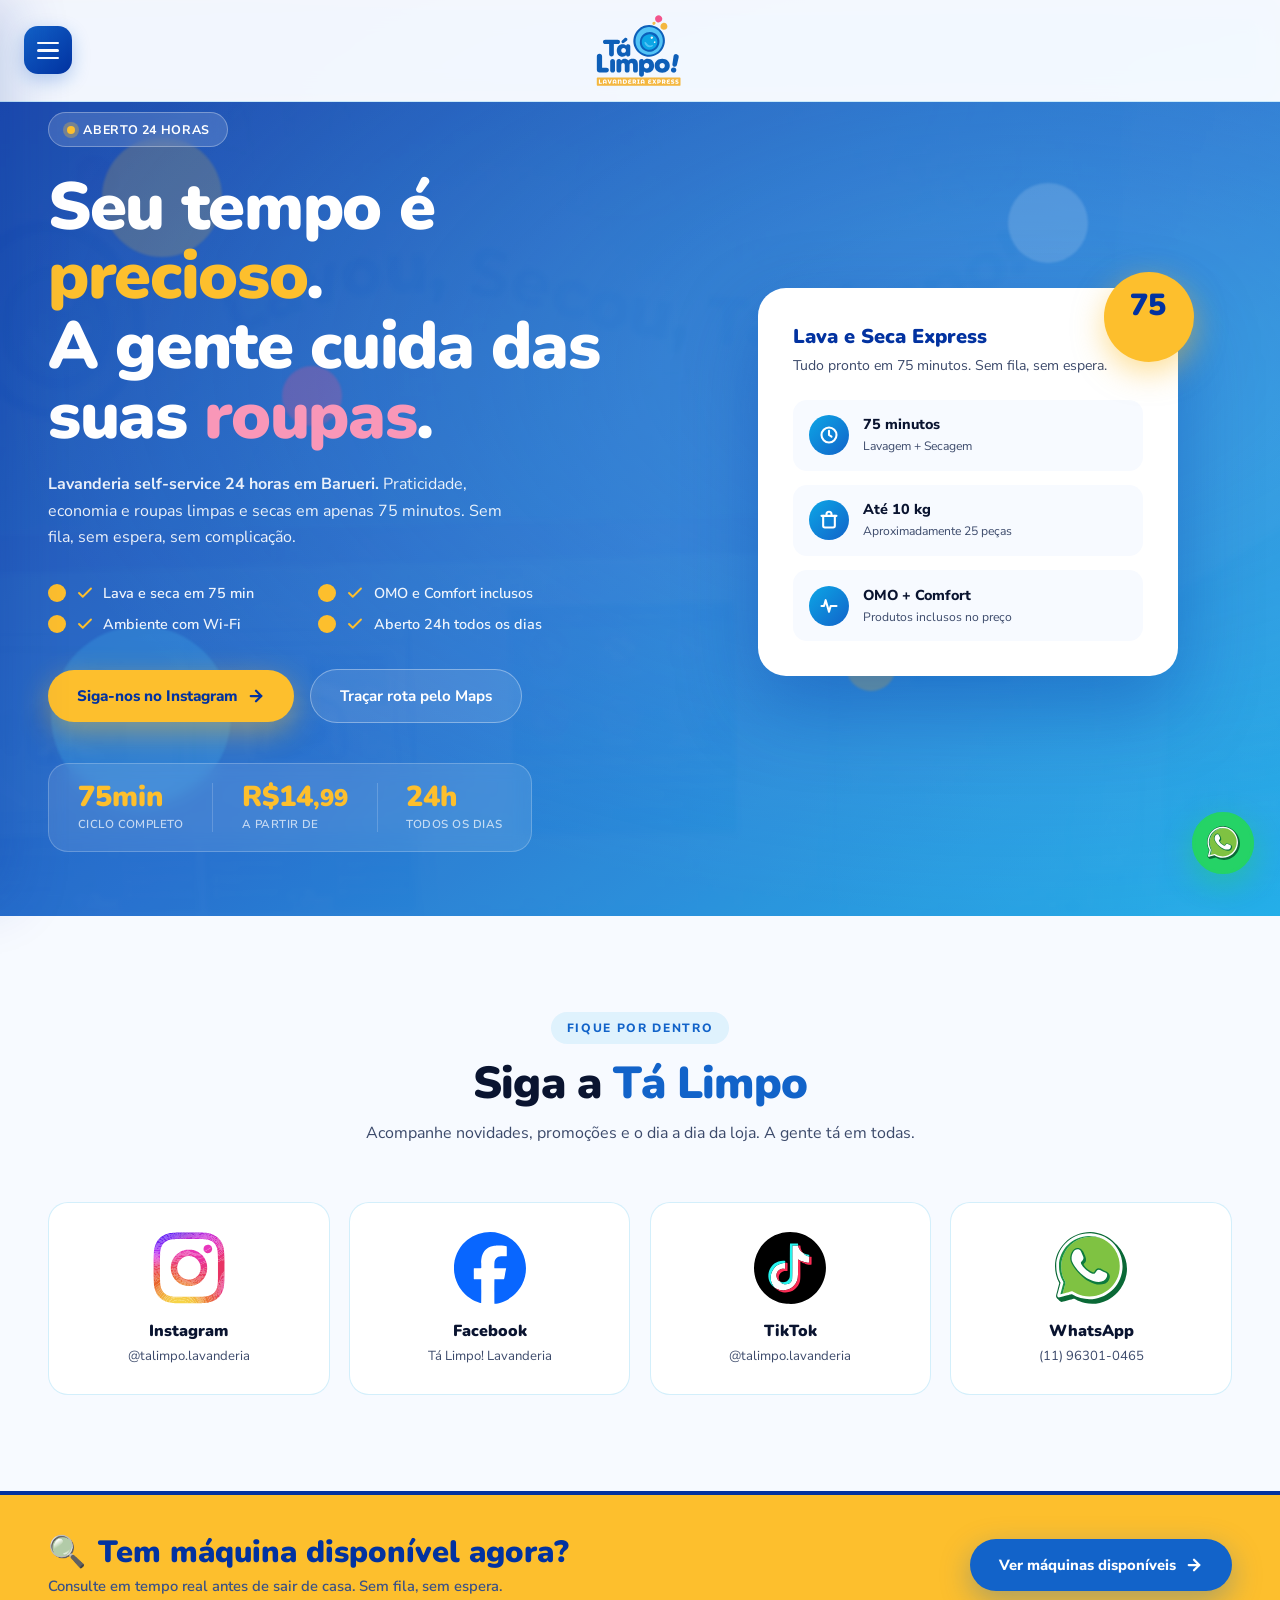
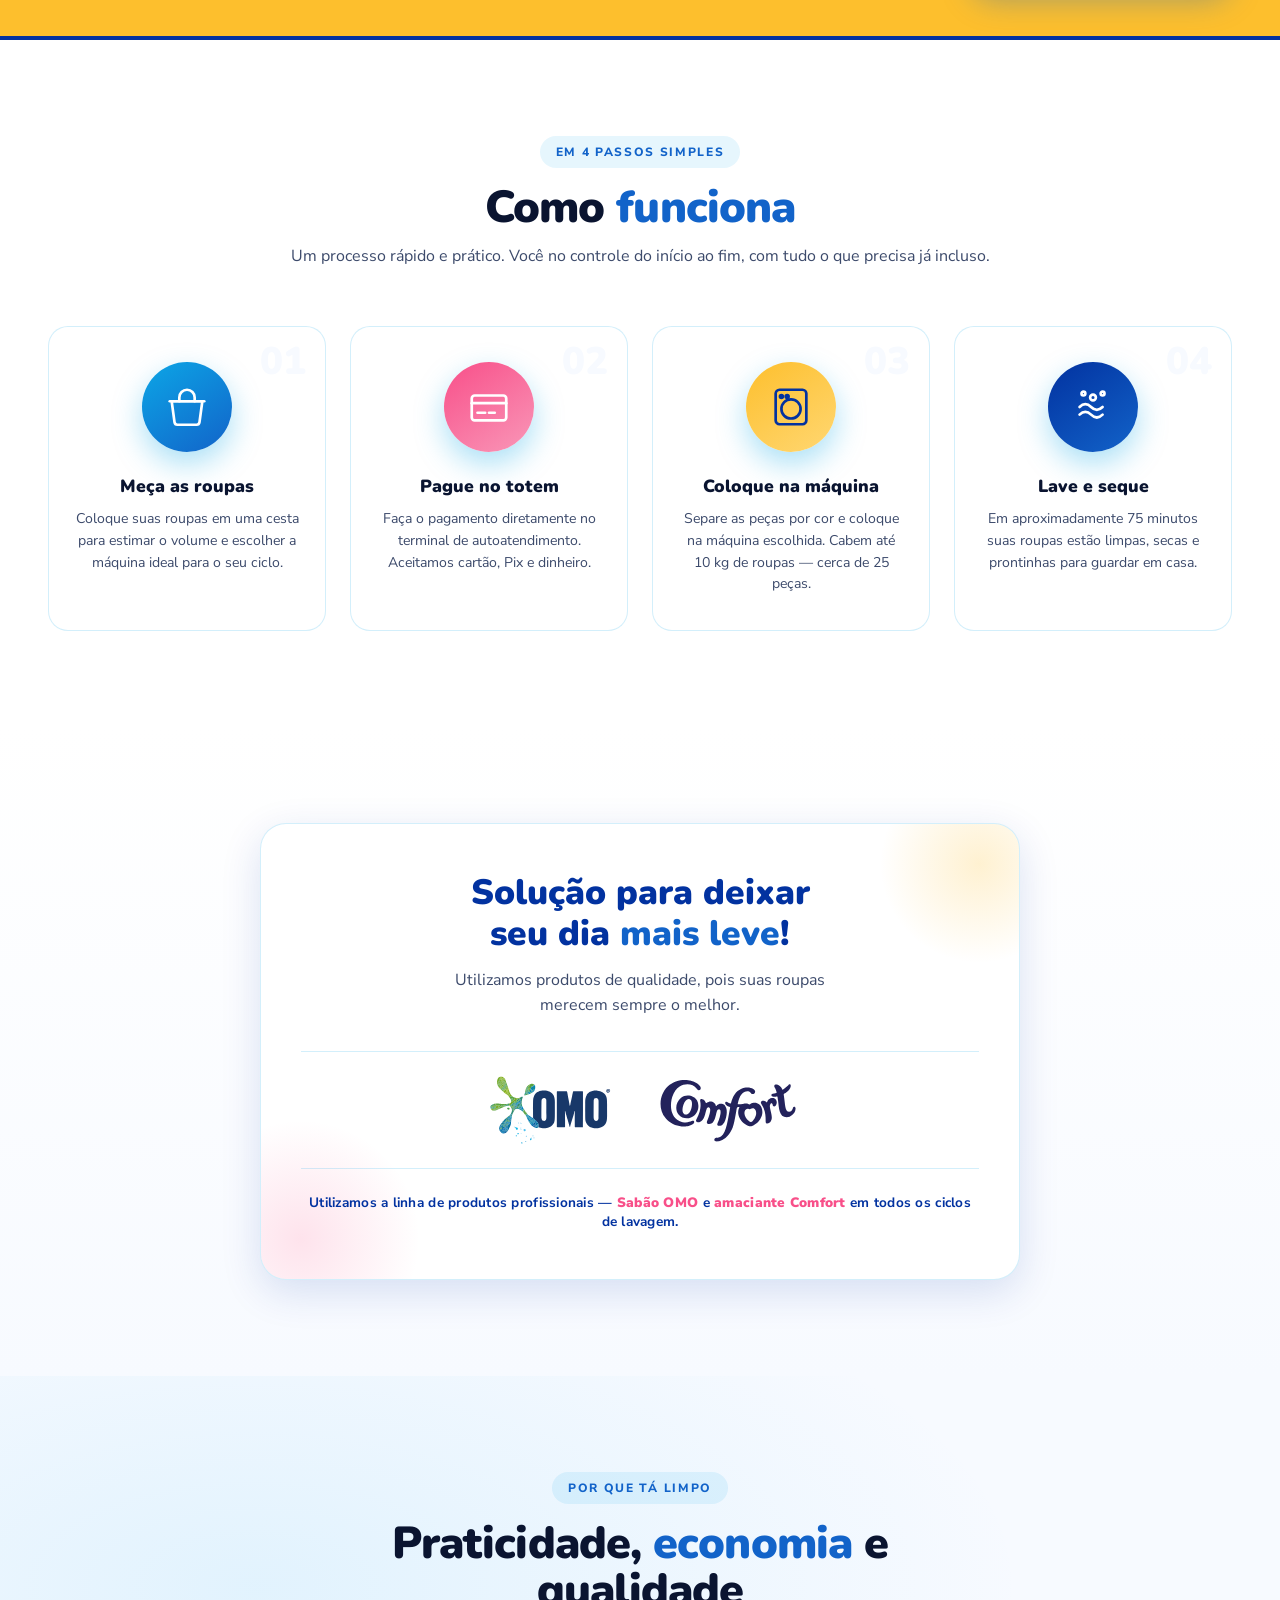
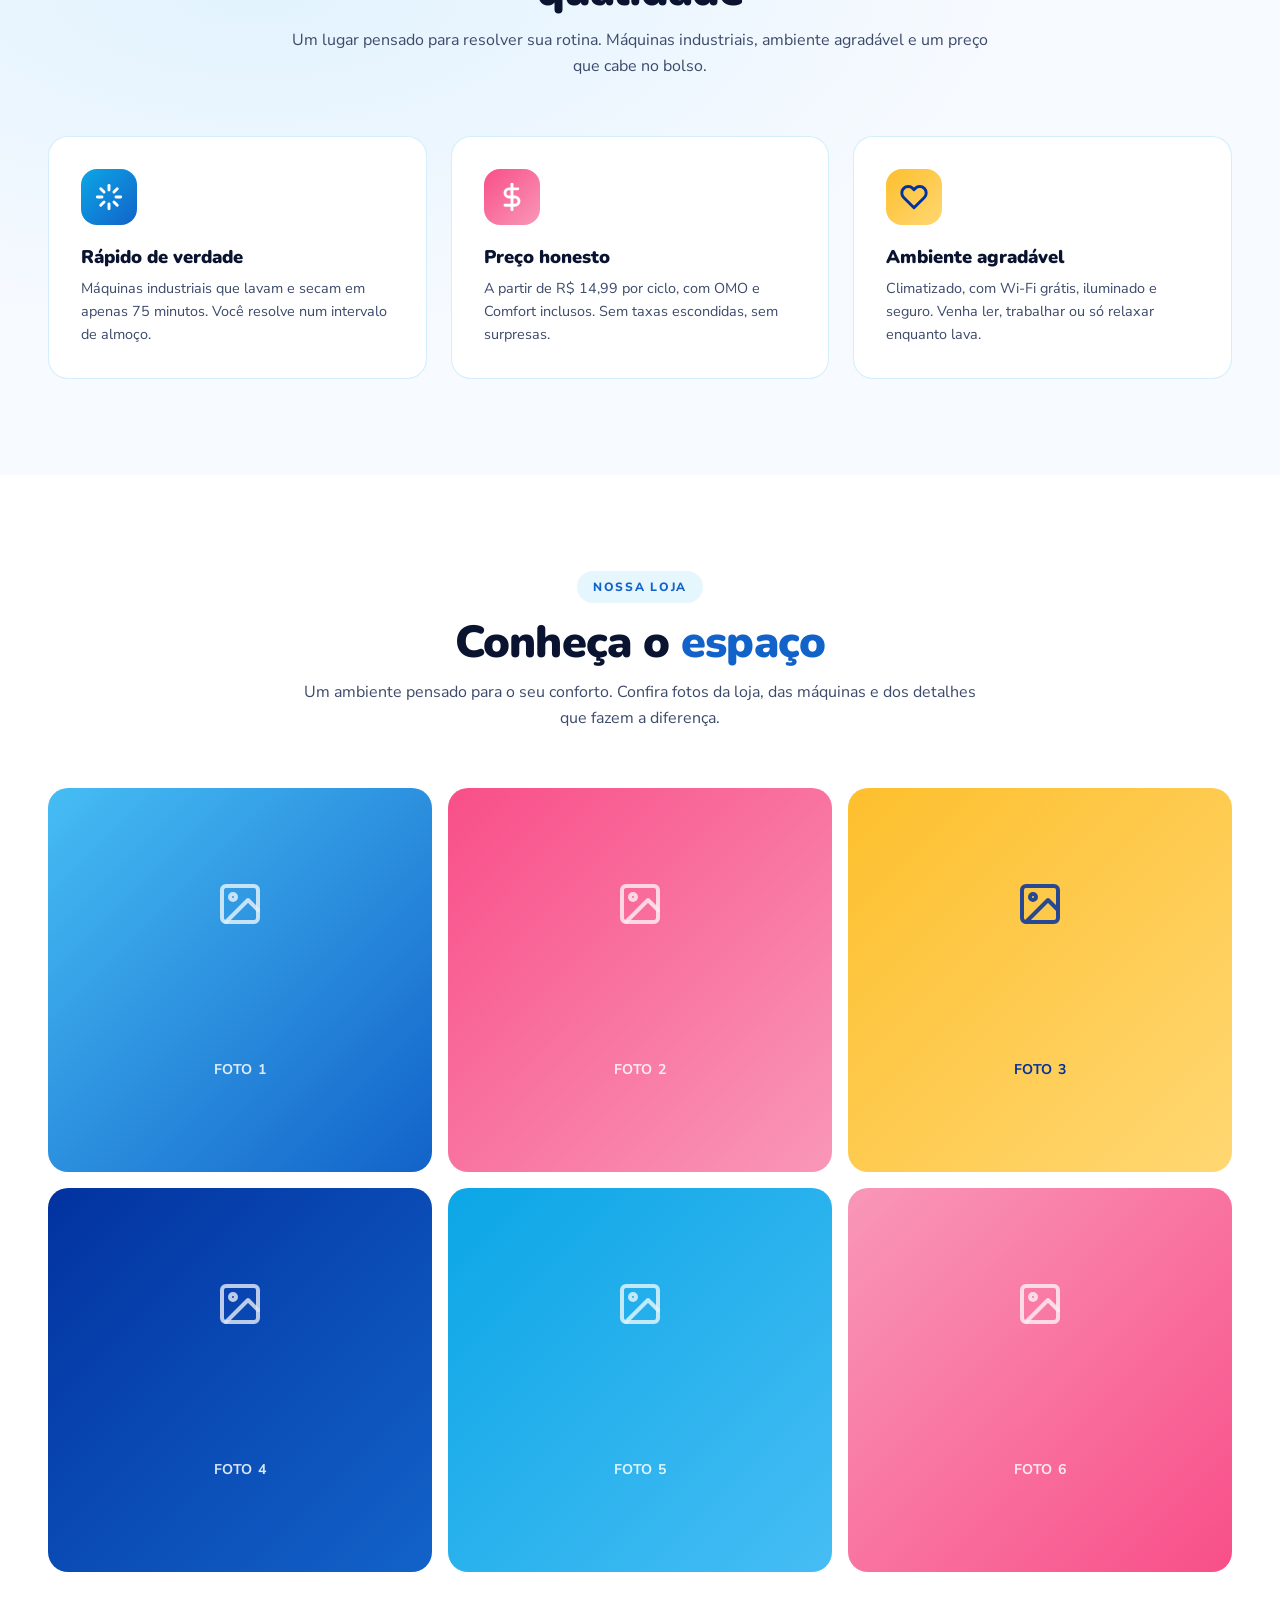
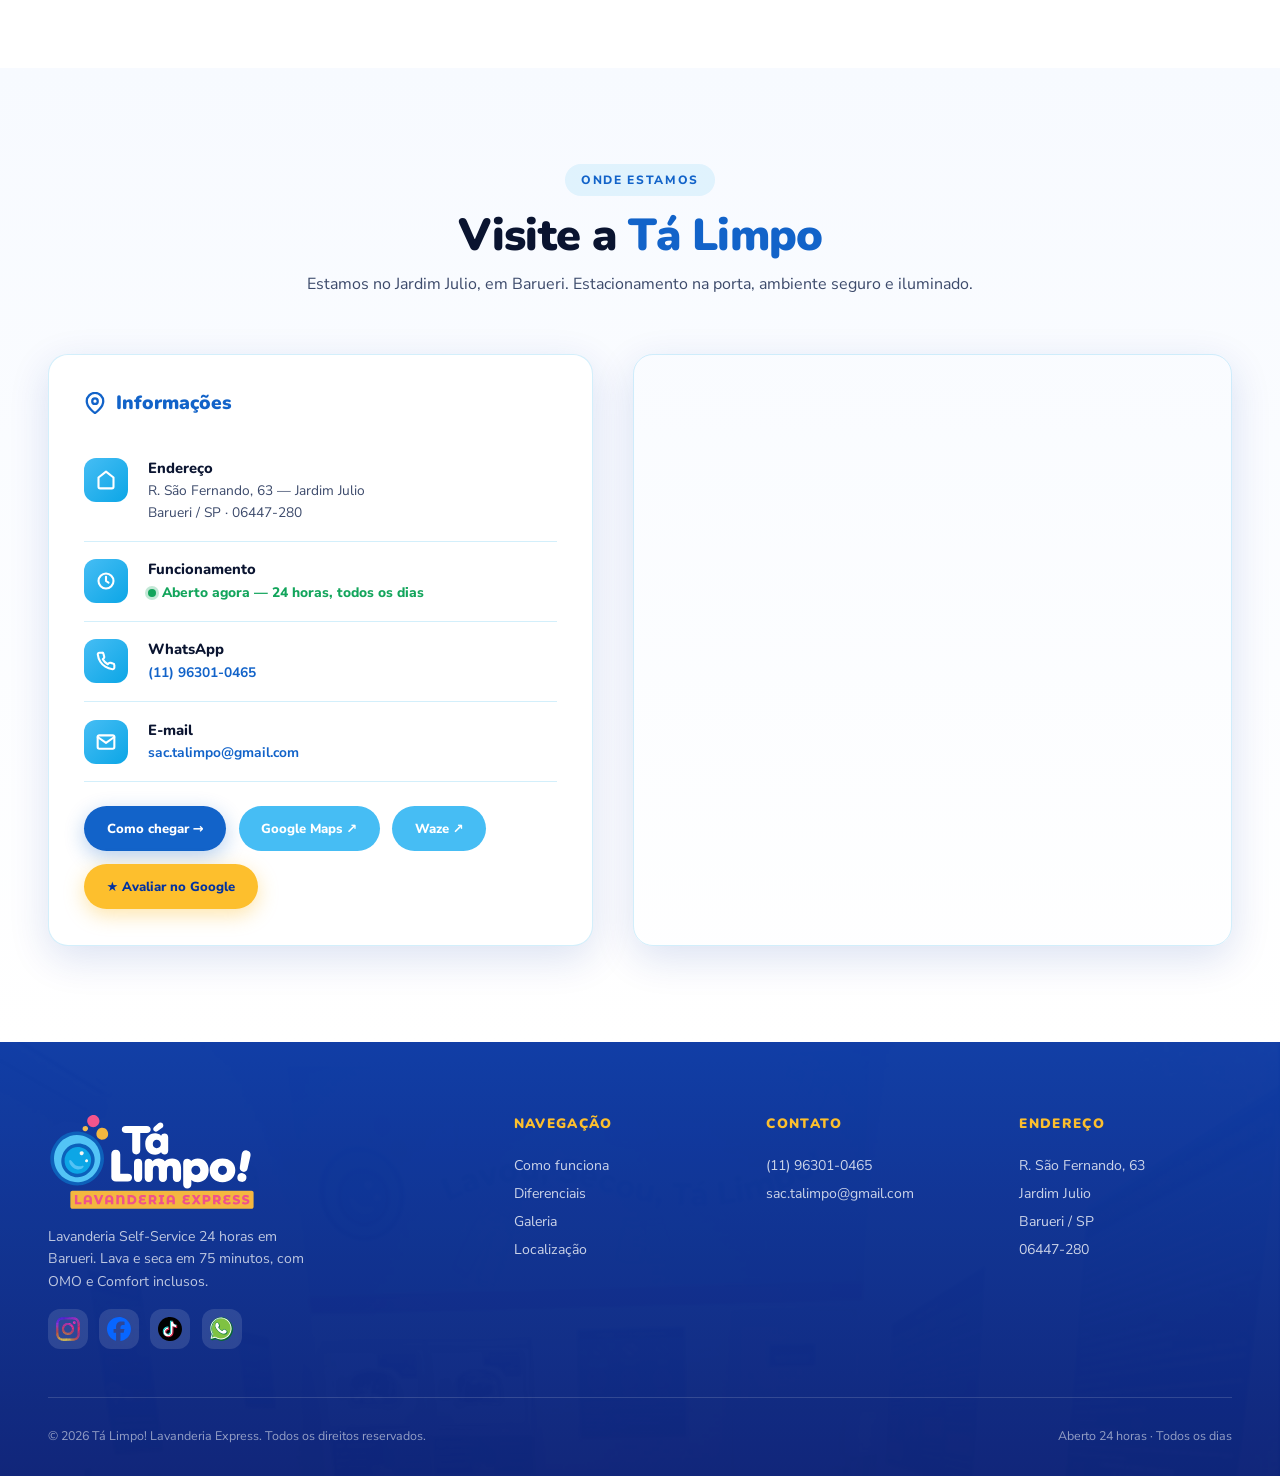
==== commit d54df546: "feat: link Como Chegar na home + logo na topbar da landing - Adiciona Como Chegar no menu lateral e " ====
--- a/index.html
+++ b/index.html
@@ -183,6 +183,7 @@
     <li><a href="#valores">Diferenciais</a></li>
     <li><a href="#galeria">Galeria</a></li>
     <li><a href="#local">Localização</a></li>
+    <li><a href="/como-chegar/">Como chegar</a></li>
     <li><a href="https://wa.me/5511963010465" target="_blank" rel="noopener" class="pill-wpp">Falar no WhatsApp</a></li>
   </ul>
   <div class="nav-drawer-foot">
@@ -517,8 +518,9 @@
           <div><strong>E-mail</strong><a href="mailto:sac.talimpo@gmail.com">sac.talimpo@gmail.com</a></div>
         </div>
         <div class="route-btns">
-          <a href="https://maps.app.goo.gl/cfELwEdqwDoE9mcN9" target="_blank" rel="noopener" class="rbtn rbtn-blue">Google Maps ↗</a>
-          <a href="https://waze.com/ul/h6gydj1kk6" target="_blank" rel="noopener" class="rbtn rbtn-waze">Abrir no Waze ↗</a>
+          <a href="/como-chegar/" class="rbtn rbtn-blue">Como chegar →</a>
+          <a href="https://maps.app.goo.gl/cfELwEdqwDoE9mcN9" target="_blank" rel="noopener" class="rbtn rbtn-waze">Google Maps ↗</a>
+          <a href="https://waze.com/ul/h6gydj1kk6" target="_blank" rel="noopener" class="rbtn rbtn-waze">Waze ↗</a>
           <a href="https://g.page/r/CWrmbtEFa80UEBM/review" target="_blank" rel="noopener" class="rbtn rbtn-review">★ Avaliar no Google</a>
         </div>
       </div>
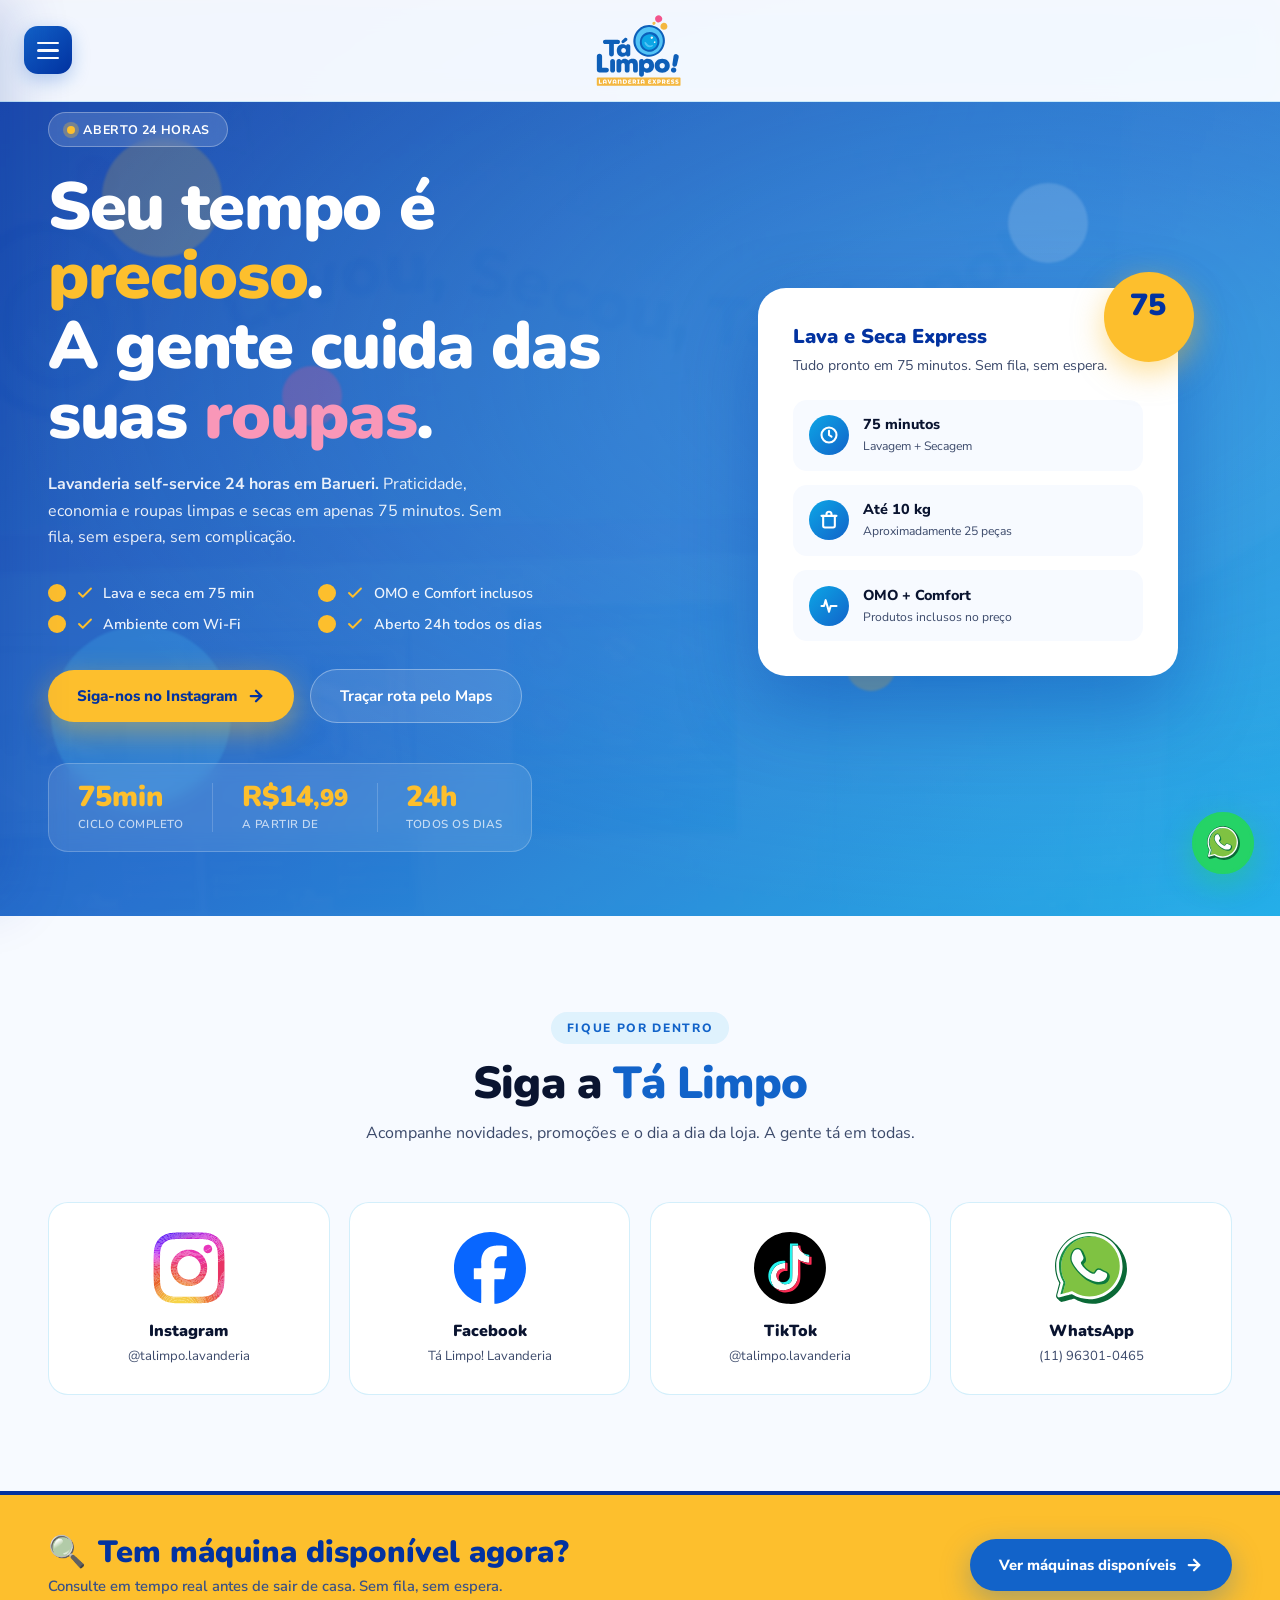
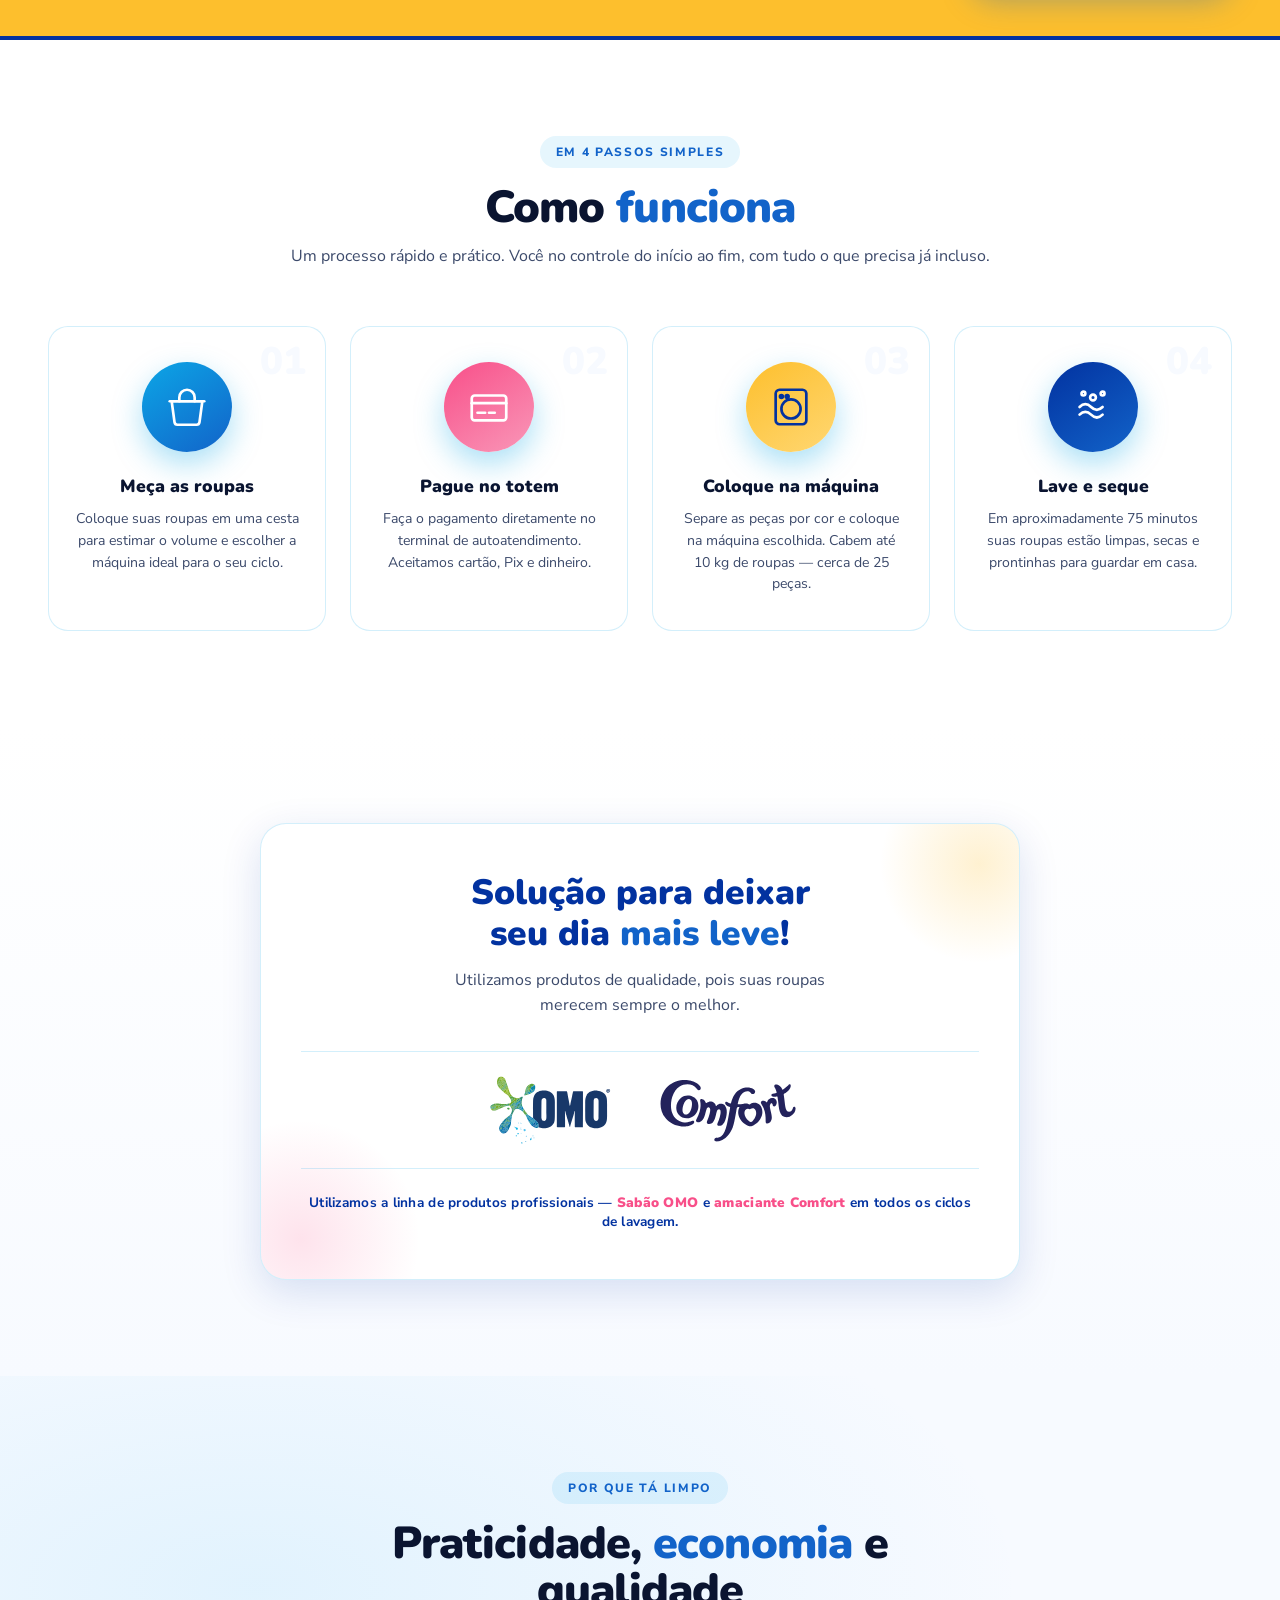
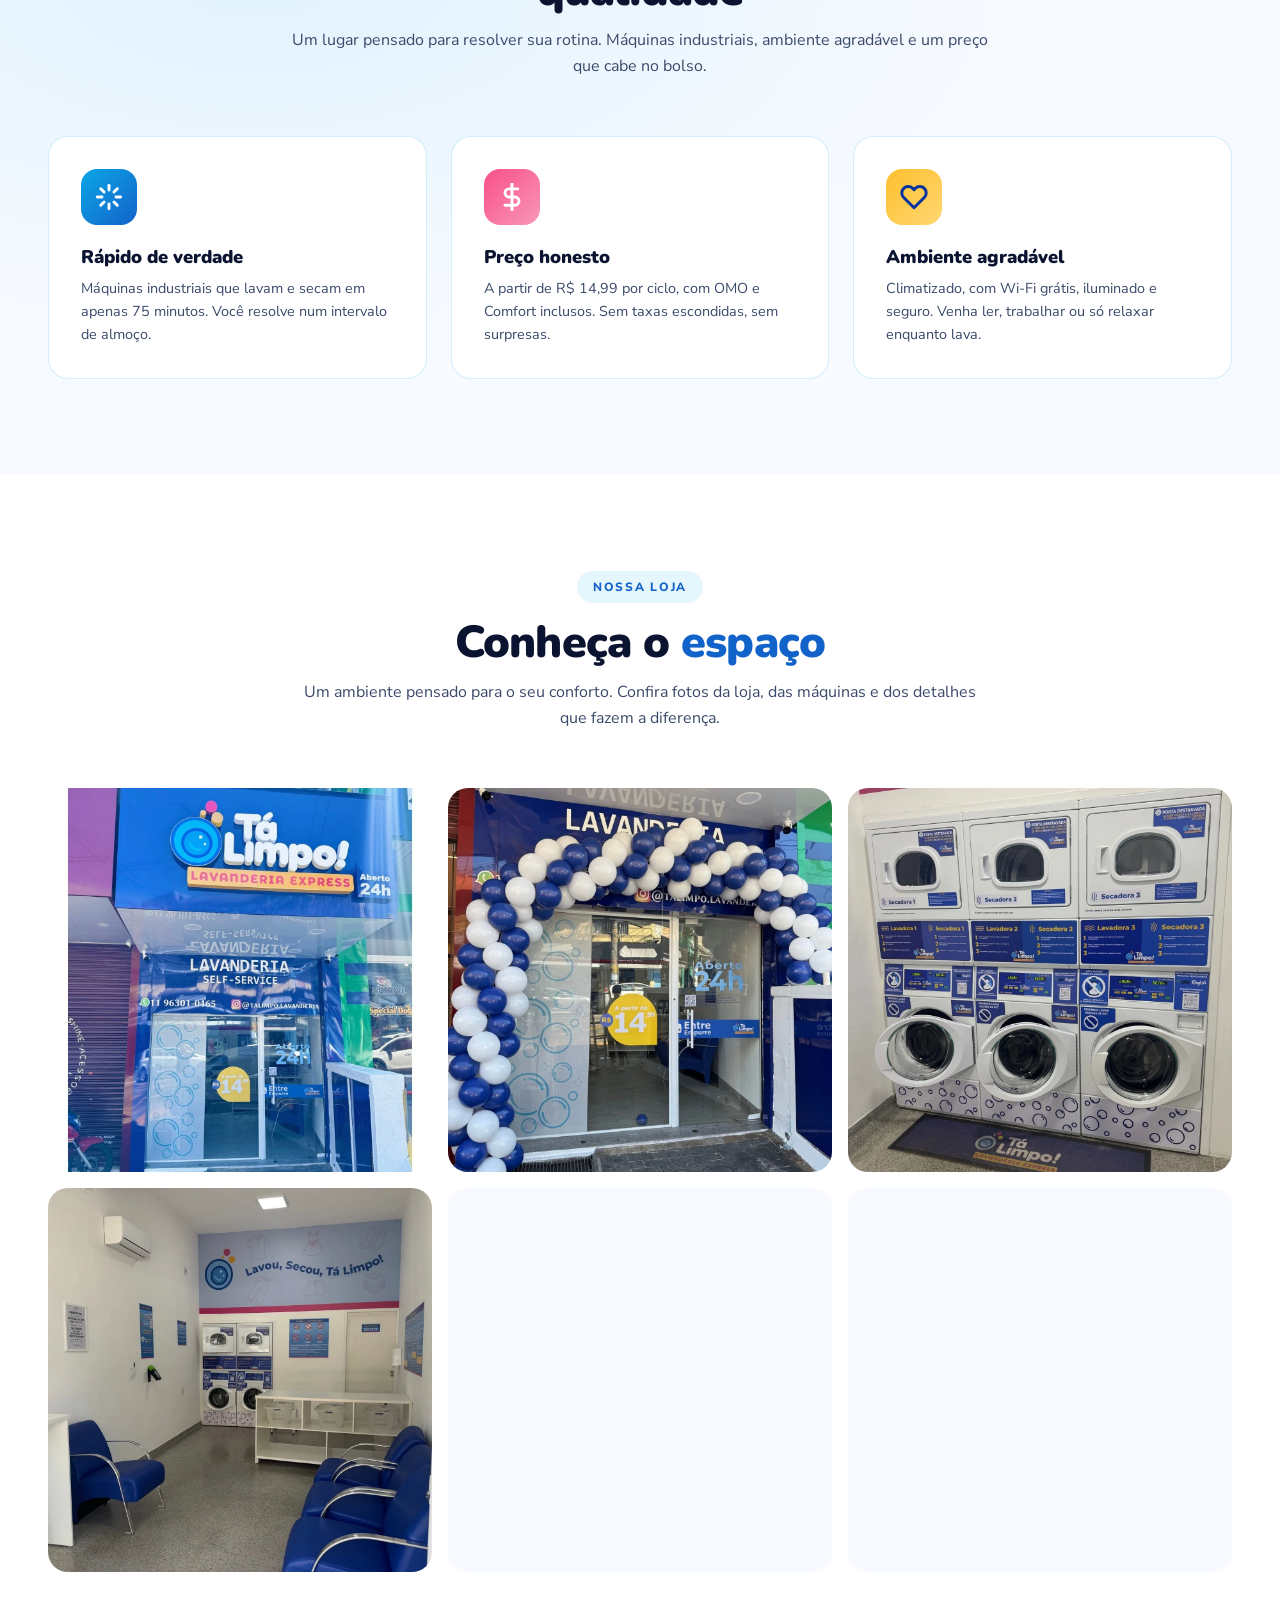
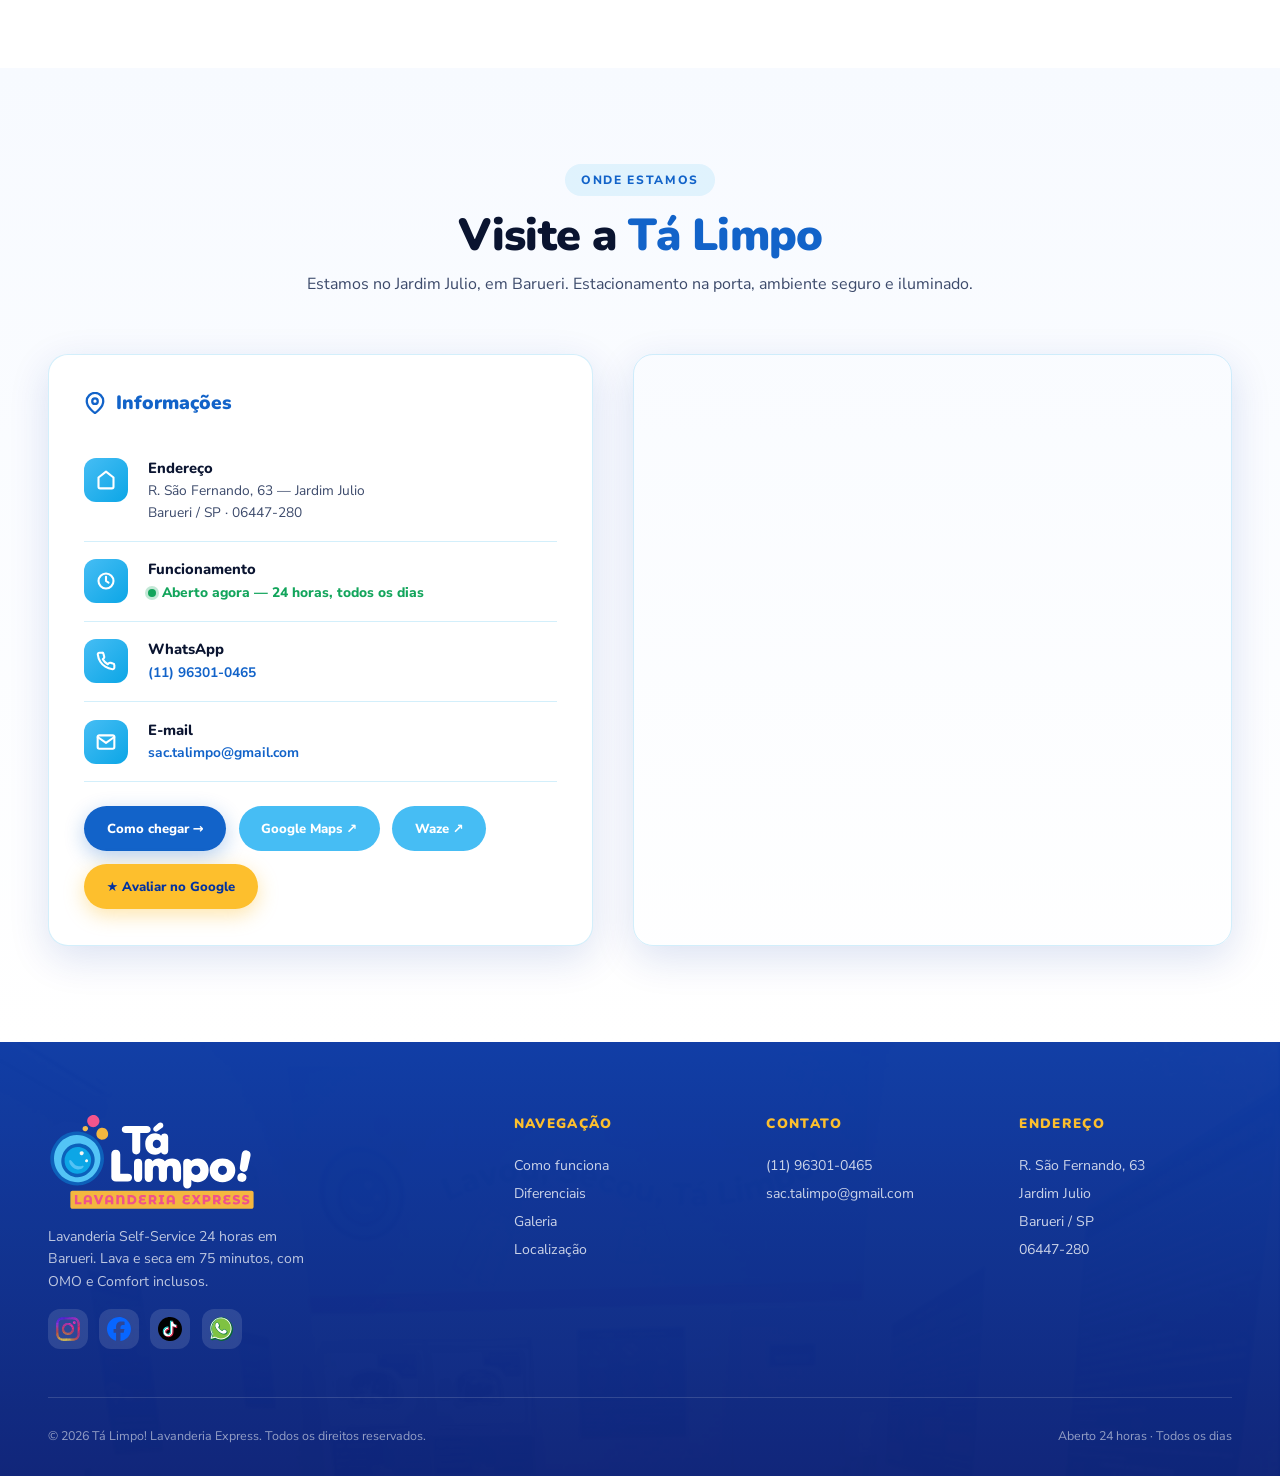
==== commit b39c5460: "feat: galeria com fotos reais da loja + sitemap de imagens Substitui os 6 placeholders da seção Gale" ====
--- a/index.html
+++ b/index.html
@@ -440,40 +440,22 @@
     </div>
     <div class="gallery-grid">
       <div class="gal-item reveal">
-        <div class="gal-placeholder">
-          <svg viewBox="0 0 24 24" fill="none" stroke="currentColor" stroke-width="2" stroke-linecap="round" stroke-linejoin="round"><rect x="3" y="3" width="18" height="18" rx="2"/><circle cx="8.5" cy="8.5" r="1.5"/><polyline points="21 15 16 10 5 21"/></svg>
-          Foto 1
-        </div>
+        <img src="assets/img/fotos/fachada-talimpo-lavanderia-barueri.webp" alt="Fachada da Tá Limpo! Lavanderia Express com logo em destaque — R. São Fernando, 63, Jardim Julio, Barueri/SP" width="1200" height="1200" loading="lazy" decoding="async">
       </div>
       <div class="gal-item reveal">
-        <div class="gal-placeholder">
-          <svg viewBox="0 0 24 24" fill="none" stroke="currentColor" stroke-width="2" stroke-linecap="round" stroke-linejoin="round"><rect x="3" y="3" width="18" height="18" rx="2"/><circle cx="8.5" cy="8.5" r="1.5"/><polyline points="21 15 16 10 5 21"/></svg>
-          Foto 2
-        </div>
+        <img src="assets/img/fotos/inauguracao-lavanderia-jardim-julio.webp" alt="Inauguração da Tá Limpo! Lavanderia com arco de balões azuis e brancos no Jardim Julio, Barueri" width="1200" height="1200" loading="lazy" decoding="async">
       </div>
       <div class="gal-item reveal">
-        <div class="gal-placeholder">
-          <svg viewBox="0 0 24 24" fill="none" stroke="currentColor" stroke-width="2" stroke-linecap="round" stroke-linejoin="round"><rect x="3" y="3" width="18" height="18" rx="2"/><circle cx="8.5" cy="8.5" r="1.5"/><polyline points="21 15 16 10 5 21"/></svg>
-          Foto 3
-        </div>
+        <img src="assets/img/fotos/maquinas-lava-seca-talimpo.webp" alt="Três conjuntos de lavadoras e secadoras profissionais da Tá Limpo! Lavanderia em Barueri" width="1200" height="1200" loading="lazy" decoding="async">
       </div>
       <div class="gal-item reveal">
-        <div class="gal-placeholder">
-          <svg viewBox="0 0 24 24" fill="none" stroke="currentColor" stroke-width="2" stroke-linecap="round" stroke-linejoin="round"><rect x="3" y="3" width="18" height="18" rx="2"/><circle cx="8.5" cy="8.5" r="1.5"/><polyline points="21 15 16 10 5 21"/></svg>
-          Foto 4
-        </div>
+        <img src="assets/img/fotos/interior-lavanderia-conforto-barueri.webp" alt="Interior da Tá Limpo! Lavanderia com poltronas azuis, ar-condicionado e painel Lavou, Secou, Tá Limpo" width="1200" height="1200" loading="lazy" decoding="async">
       </div>
       <div class="gal-item reveal">
-        <div class="gal-placeholder">
-          <svg viewBox="0 0 24 24" fill="none" stroke="currentColor" stroke-width="2" stroke-linecap="round" stroke-linejoin="round"><rect x="3" y="3" width="18" height="18" rx="2"/><circle cx="8.5" cy="8.5" r="1.5"/><polyline points="21 15 16 10 5 21"/></svg>
-          Foto 5
-        </div>
+        <img src="assets/img/fotos/painel-instrucoes-como-lavar.webp" alt="Painel de instruções passo a passo de como usar a Tá Limpo! Lavanderia Express" width="1200" height="1200" loading="lazy" decoding="async">
       </div>
       <div class="gal-item reveal">
-        <div class="gal-placeholder">
-          <svg viewBox="0 0 24 24" fill="none" stroke="currentColor" stroke-width="2" stroke-linecap="round" stroke-linejoin="round"><rect x="3" y="3" width="18" height="18" rx="2"/><circle cx="8.5" cy="8.5" r="1.5"/><polyline points="21 15 16 10 5 21"/></svg>
-          Foto 6
-        </div>
+        <img src="assets/img/fotos/area-descanso-lavanderia.webp" alt="Área de descanso da Tá Limpo! Lavanderia com bancada branca, banquetas e planta decorativa" width="1200" height="1200" loading="lazy" decoding="async">
       </div>
     </div>
   </div>
--- a/assets/css/styles.css
+++ b/assets/css/styles.css
@@ -467,12 +467,7 @@
   font-weight:700;font-size:0.88rem;letter-spacing:0.04em;text-transform:uppercase;
 }
 .gal-placeholder svg{width:48px;height:48px;margin:0 auto 0.8rem;opacity:0.85}
-.gal-item:nth-child(2){background:linear-gradient(135deg,var(--pink),var(--pink-light))}
-.gal-item:nth-child(3){background:linear-gradient(135deg,var(--yellow),#FFD772);color:var(--blue-bg)}
-.gal-item:nth-child(3) .gal-placeholder{color:var(--blue-bg)}
-.gal-item:nth-child(4){background:linear-gradient(135deg,var(--blue-bg),var(--blue))}
-.gal-item:nth-child(5){background:linear-gradient(135deg,var(--blue-logo),var(--blue-light))}
-.gal-item:nth-child(6){background:linear-gradient(135deg,var(--pink-light),var(--pink))}
+.gal-item{background:var(--cream)}
 
 /* ── REDES SOCIAIS ── */
 #redes{background:var(--cream)}
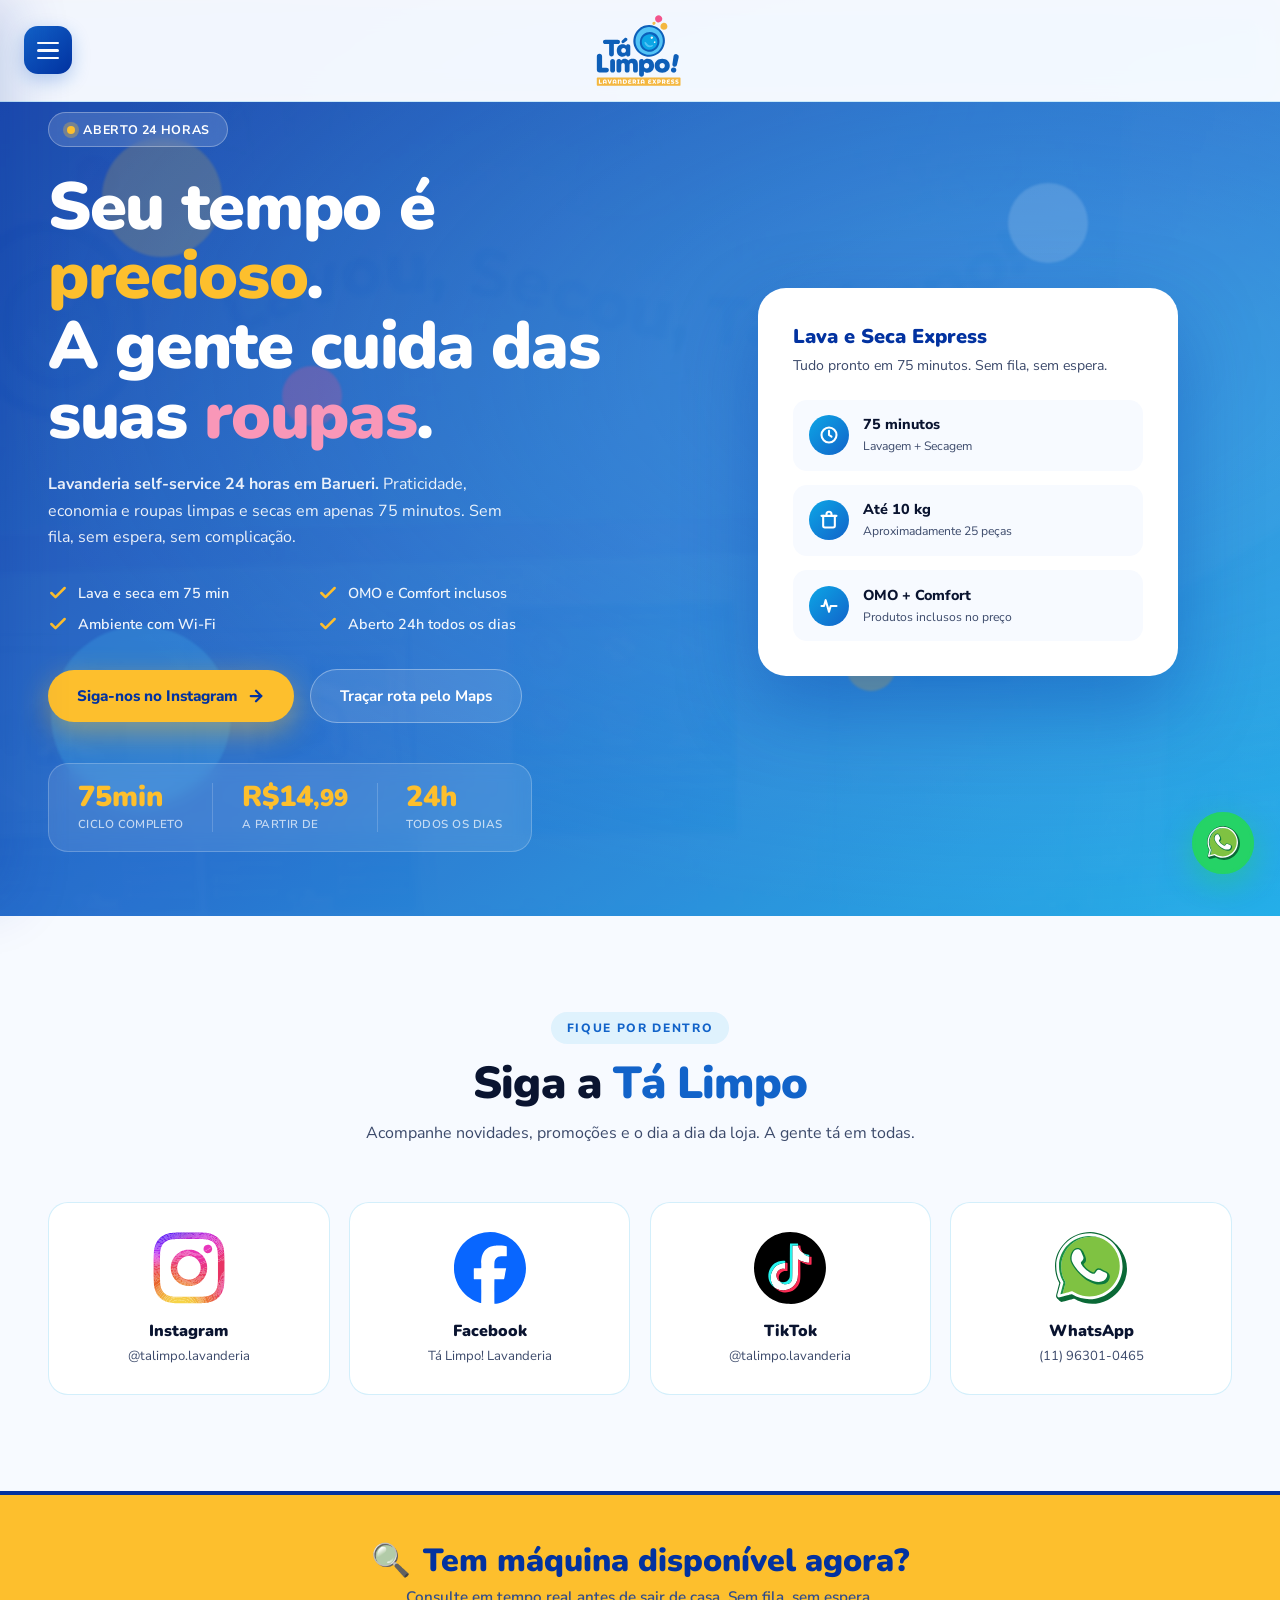
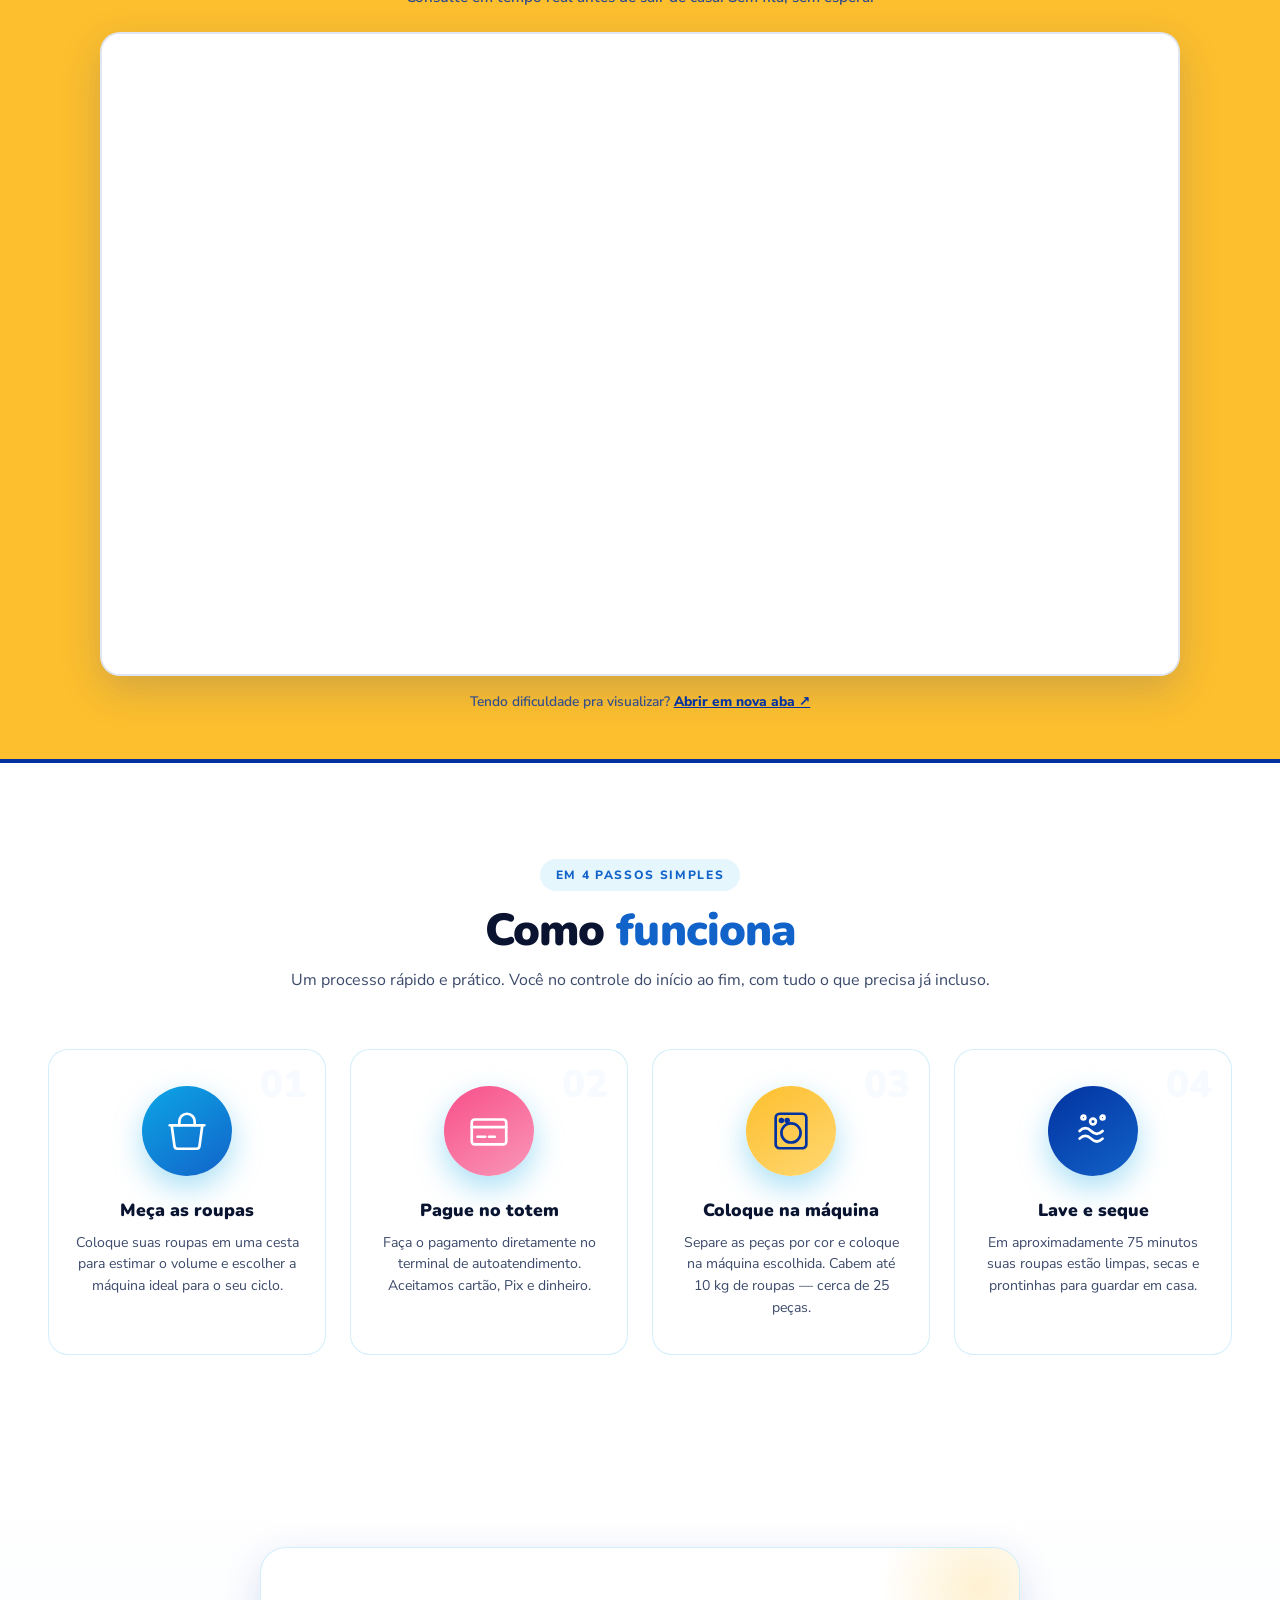
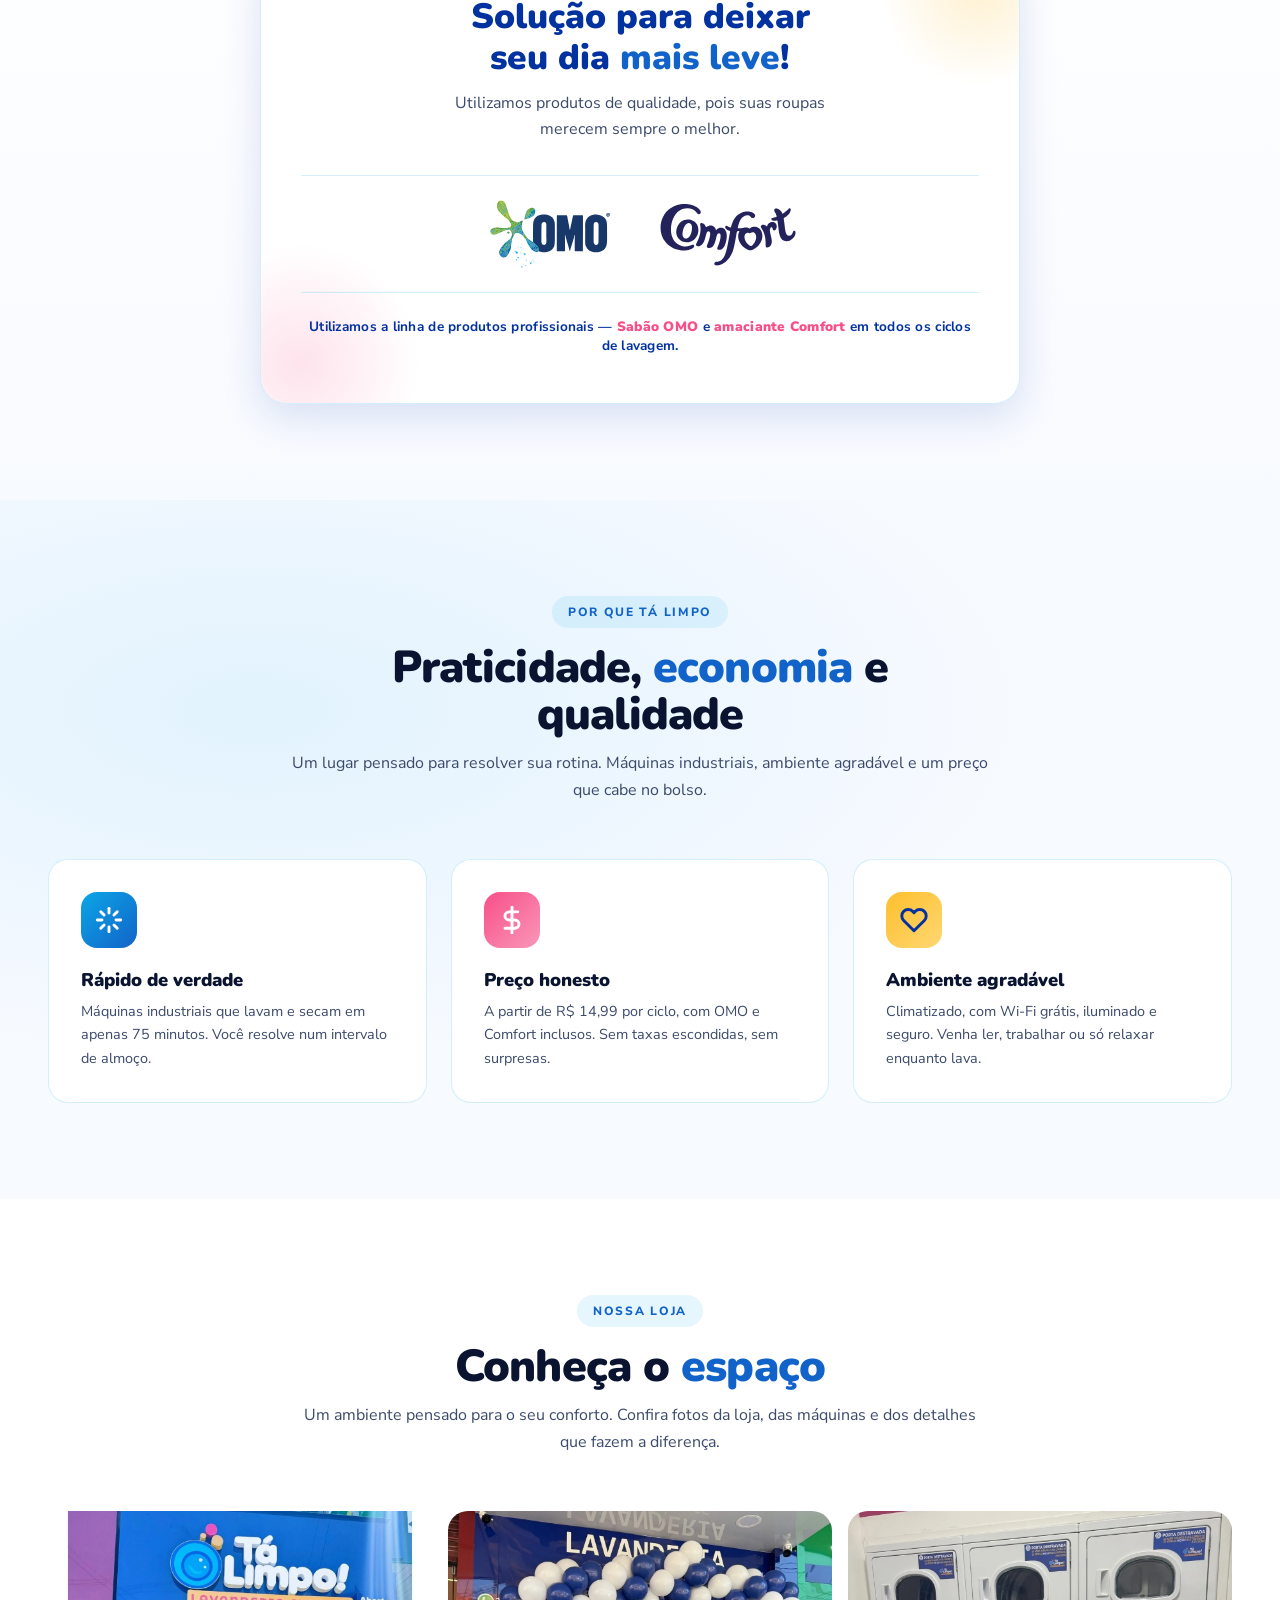
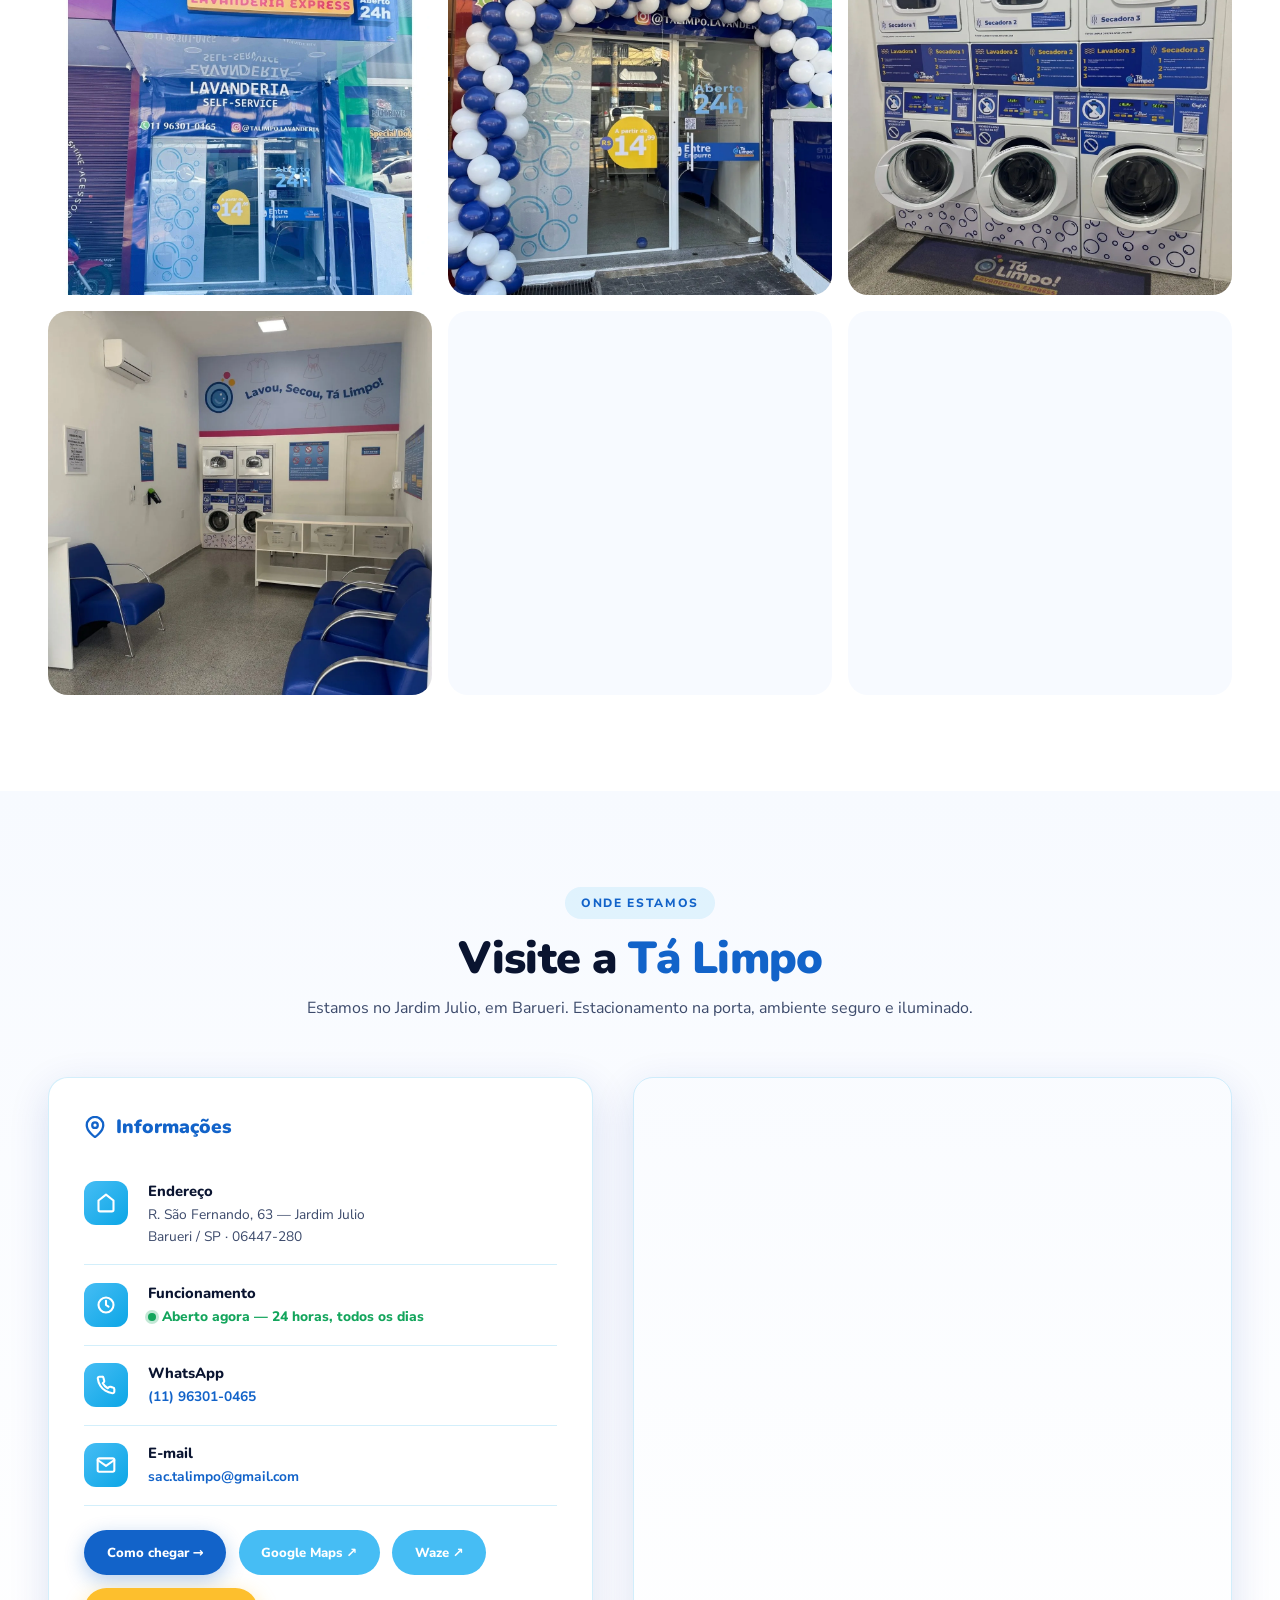
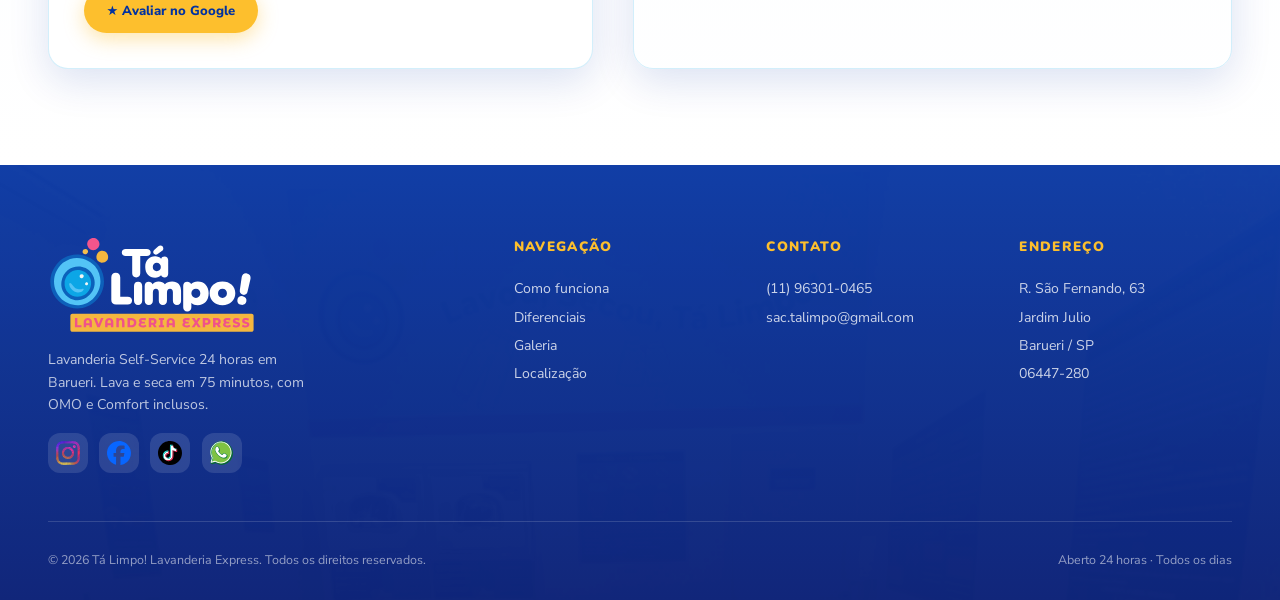
==== commit 1912cac9: "fix: ajustes hero (badge, bullets, card) + Sislav embed - Aumenta padding-top do hero em telas <=102" ====
--- a/index.html
+++ b/index.html
@@ -301,18 +301,22 @@
 <!-- DISPONIBILIDADE -->
 <section id="avail" aria-label="Disponibilidade de máquinas">
   <div class="wrap">
-    <div class="avail-grid">
-      <div class="avail-head">
-        <h2>Tem máquina disponível agora?</h2>
-        <p>Consulte em tempo real antes de sair de casa. Sem fila, sem espera.</p>
-      </div>
-      <div class="avail-cta">
-        <a href="https://app.sislav.com.br/track-machines?trackcode=7aFtdEUMYa" target="_blank" rel="noopener" class="btn-avail">
-          Ver máquinas disponíveis
-          <svg width="18" height="18" viewBox="0 0 24 24" fill="none" stroke="currentColor" stroke-width="3" stroke-linecap="round" stroke-linejoin="round"><line x1="5" y1="12" x2="19" y2="12"/><polyline points="12 5 19 12 12 19"/></svg>
-        </a>
-      </div>
-    </div>
+    <div class="avail-head reveal">
+      <h2>Tem máquina disponível agora?</h2>
+      <p>Consulte em tempo real antes de sair de casa. Sem fila, sem espera.</p>
+    </div>
+    <div class="avail-frame reveal">
+      <iframe
+        title="Disponibilidade das máquinas Tá Limpo Lavanderia em tempo real"
+        src="https://app.sislav.com.br/track-machines?trackcode=7aFtdEUMYa"
+        loading="lazy"
+        referrerpolicy="no-referrer-when-downgrade"
+        allow="fullscreen"></iframe>
+    </div>
+    <p class="avail-foot reveal">
+      Tendo dificuldade pra visualizar?
+      <a href="https://app.sislav.com.br/track-machines?trackcode=7aFtdEUMYa" target="_blank" rel="noopener">Abrir em nova aba ↗</a>
+    </p>
   </div>
 </section>
 
--- a/assets/css/styles.css
+++ b/assets/css/styles.css
@@ -219,13 +219,7 @@
   display:flex;align-items:center;gap:0.6rem;
   font-size:0.9rem;font-weight:600;color:rgba(255,255,255,0.92);
 }
-.hero-bullets li::before{
-  content:"";width:18px;height:18px;border-radius:50%;
-  background:var(--yellow);flex-shrink:0;
-  background-image:linear-gradient(var(--yellow),var(--yellow));
-  position:relative;display:grid;place-items:center;
-}
-.hero-bullets li svg{width:18px;height:18px;flex-shrink:0;color:var(--yellow)}
+.hero-bullets li svg{width:20px;height:20px;flex-shrink:0;color:var(--yellow);stroke-width:3}
 
 .cta-row{display:flex;gap:1rem;flex-wrap:wrap;align-items:center;margin-bottom:2.5rem}
 .btn-primary{
@@ -264,16 +258,6 @@
   padding:2.2rem;box-shadow:0 30px 80px rgba(2,50,160,0.35);
   width:100%;max-width:420px;position:relative;
   animation:float1 6s ease-in-out infinite;
-}
-.hero-card::before{
-  content:"";position:absolute;top:-16px;right:-16px;
-  width:90px;height:90px;border-radius:50%;background:var(--yellow);
-  box-shadow:0 10px 30px rgba(253,191,45,0.5);
-  display:grid;place-items:center;
-}
-.hero-card::after{
-  content:"75";position:absolute;top:-4px;right:12px;
-  font-family:'Nunito',sans-serif;font-weight:900;font-size:1.9rem;color:var(--blue-bg);
 }
 .hero-card h3{font-family:'Nunito',sans-serif;font-weight:900;font-size:1.25rem;color:var(--blue-bg);margin-bottom:0.3rem}
 .hero-card p{font-size:0.88rem;color:var(--ink-soft);line-height:1.5;margin-bottom:1.5rem}
@@ -315,28 +299,34 @@
 /* ── DISPONIBILIDADE BAND ── */
 #avail{
   background:var(--yellow);
-  padding:2.5rem 0;
+  padding:3rem 0;
   border-top:4px solid var(--blue-bg);
   border-bottom:4px solid var(--blue-bg);
 }
-.avail-grid{
-  display:flex;align-items:center;justify-content:space-between;gap:2rem;flex-wrap:wrap;
-}
+.avail-head{text-align:center;margin-bottom:1.6rem}
 .avail-head h2{
   font-family:'Nunito',sans-serif;font-weight:900;
-  font-size:clamp(1.3rem,2.4vw,2rem);color:var(--blue-bg);line-height:1.15;
+  font-size:clamp(1.4rem,2.6vw,2rem);color:var(--blue-bg);line-height:1.15;
 }
 .avail-head h2::before{content:"🔍 ";margin-right:0.2rem}
-.avail-head p{font-size:0.92rem;color:rgba(2,50,160,0.78);margin-top:0.35rem;font-weight:600}
-.btn-avail{
-  display:inline-flex;align-items:center;gap:0.6rem;
-  background:var(--blue);color:var(--white);
-  padding:1rem 1.8rem;border-radius:100px;
-  font-weight:800;font-size:0.92rem;
-  box-shadow:0 10px 30px rgba(18,99,201,0.35);
-  transition:all .25s var(--ease);white-space:nowrap;
-}
-.btn-avail:hover{background:var(--blue-bg);transform:translateY(-3px);box-shadow:0 14px 36px rgba(2,50,160,0.45)}
+.avail-head p{font-size:0.95rem;color:rgba(2,50,160,0.82);margin-top:0.45rem;font-weight:600}
+.avail-frame{
+  background:var(--white);border-radius:var(--radius);overflow:hidden;
+  box-shadow:0 14px 40px rgba(2,50,160,0.18);
+  border:2px solid rgba(2,50,160,0.12);
+  max-width:1080px;margin:0 auto;
+}
+.avail-frame iframe{
+  width:100%;height:640px;border:0;display:block;background:#fff;
+}
+.avail-foot{
+  text-align:center;margin-top:1rem;font-size:0.86rem;
+  color:rgba(2,50,160,0.78);font-weight:600;
+}
+.avail-foot a{color:var(--blue-bg);font-weight:800;text-decoration:underline}
+@media (max-width:640px){
+  .avail-frame iframe{height:520px}
+}
 
 /* ── PRODUTOS (OMO + COMFORT) ── */
 #produtos{
@@ -612,13 +602,12 @@
 
 /* ── Responsive ── */
 @media (max-width:1024px){
-  #hero{grid-template-columns:1fr;gap:2.5rem;text-align:center;padding-top:6rem}
+  #hero{grid-template-columns:1fr;gap:2.5rem;text-align:center;padding-top:8rem}
   .hero-content{max-width:620px;margin:0 auto}
   .hero-lede,.hero-bullets{margin-left:auto;margin-right:auto}
   .hero-bullets{grid-template-columns:1fr 1fr;text-align:left}
   .cta-row,.hero-stats{justify-content:center;margin-left:auto;margin-right:auto}
   .hero-stats{width:100%;max-width:460px}
-  .avail-grid{justify-content:center;text-align:center}
   .avail-head h2::before{display:none}
   .prod-logos{gap:1.5rem}
   .prod-logos img{height:54px}
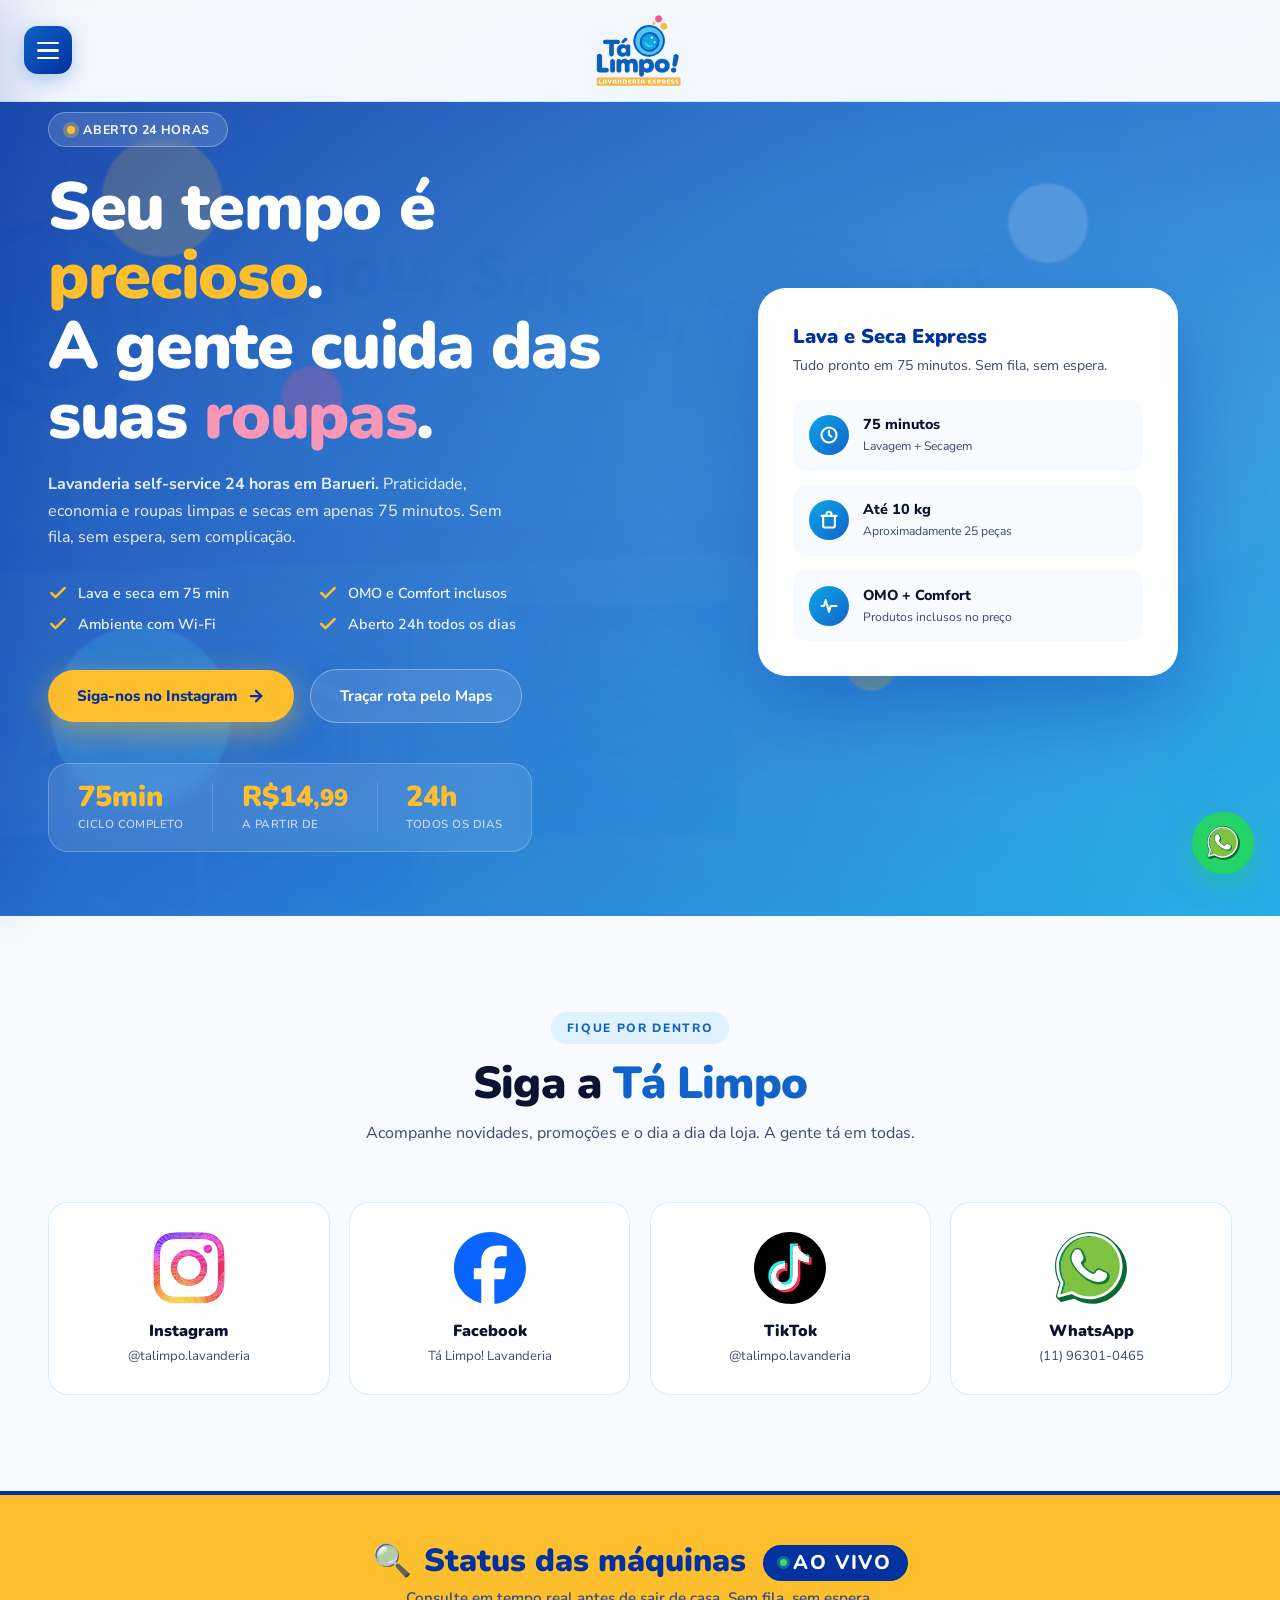
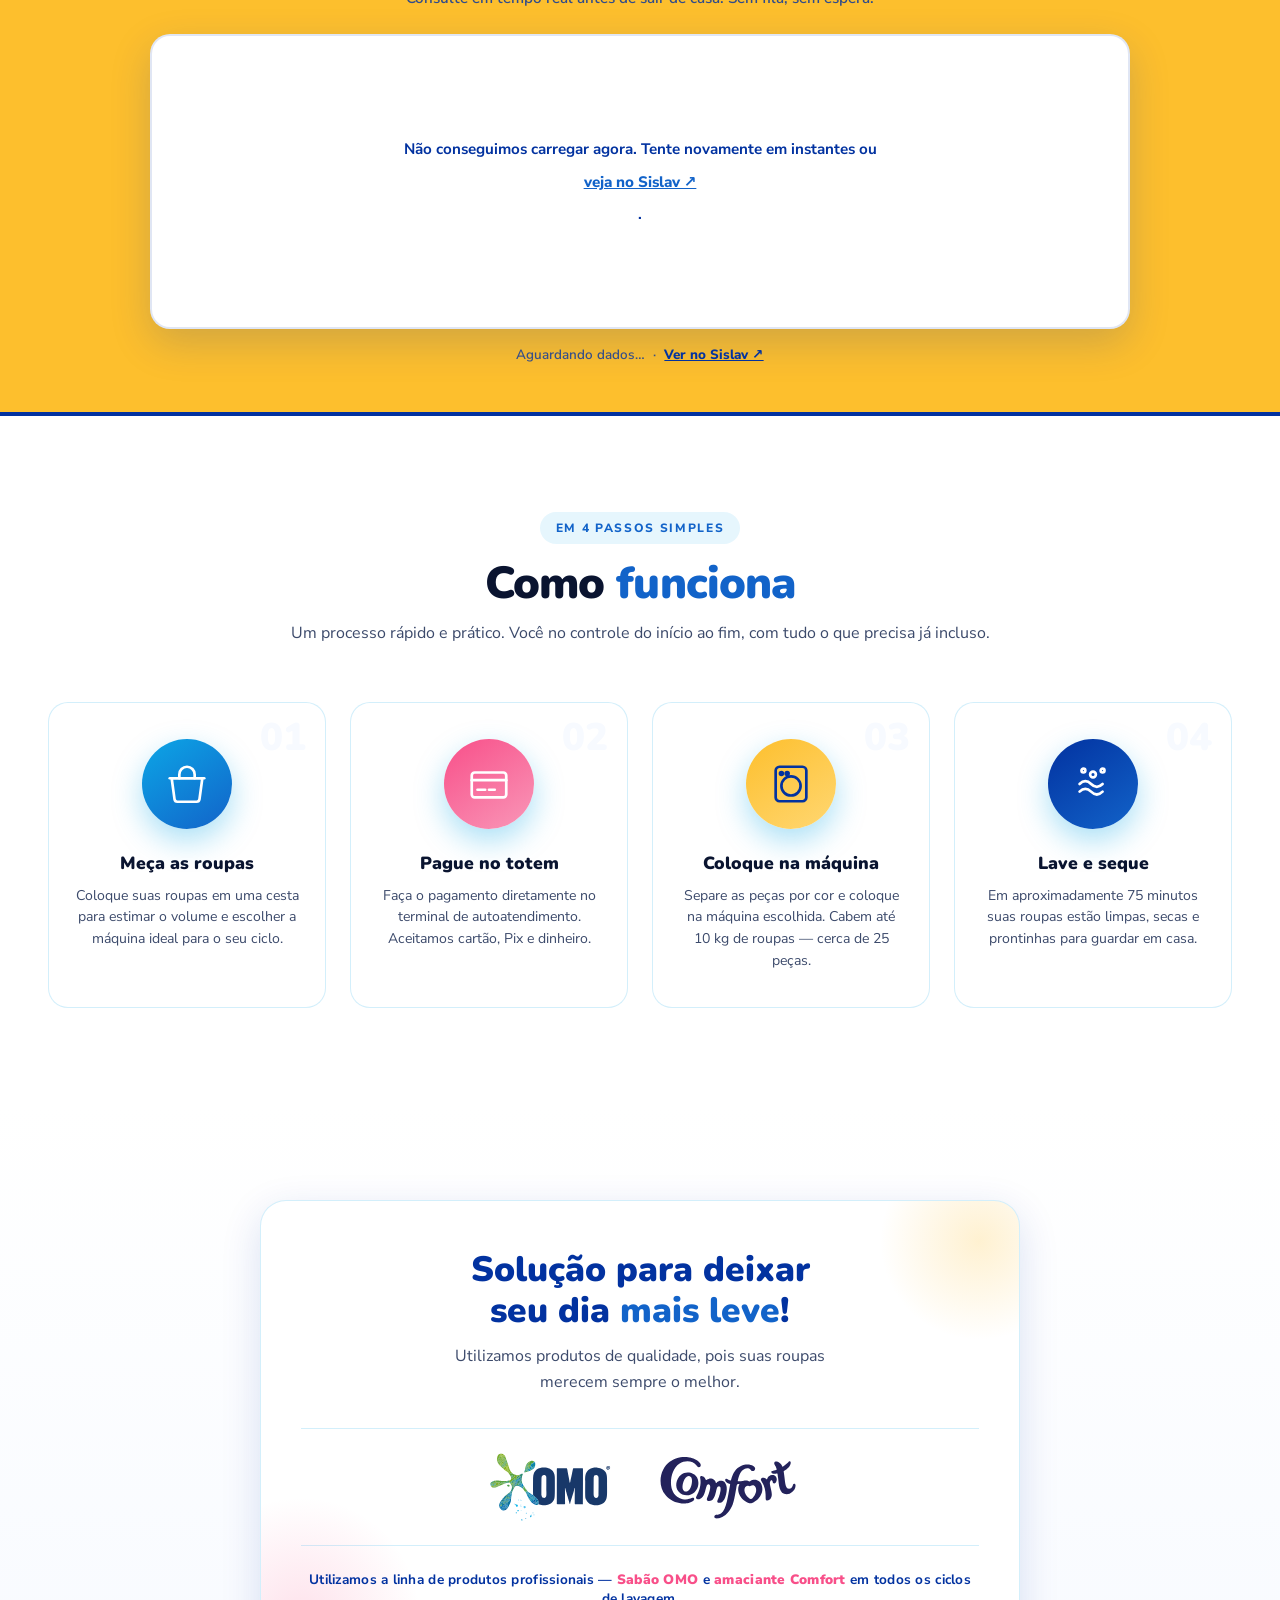
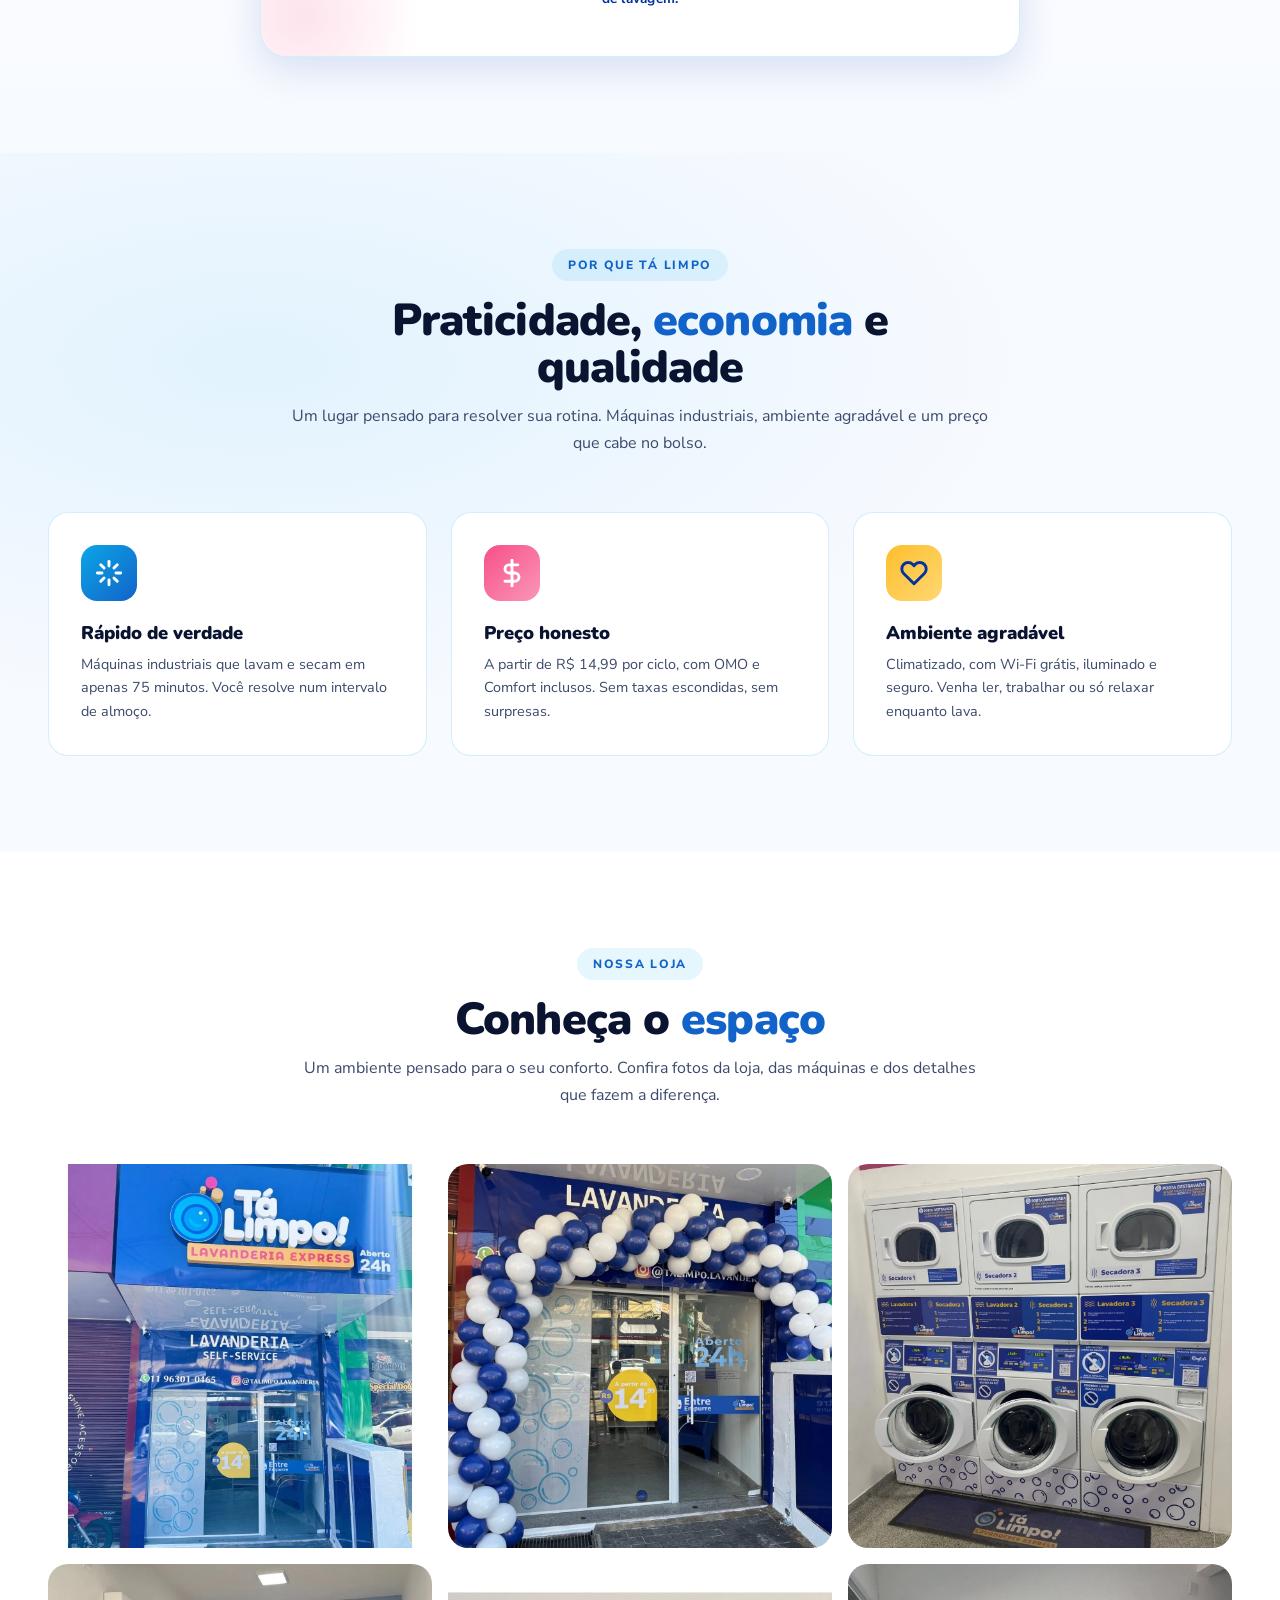
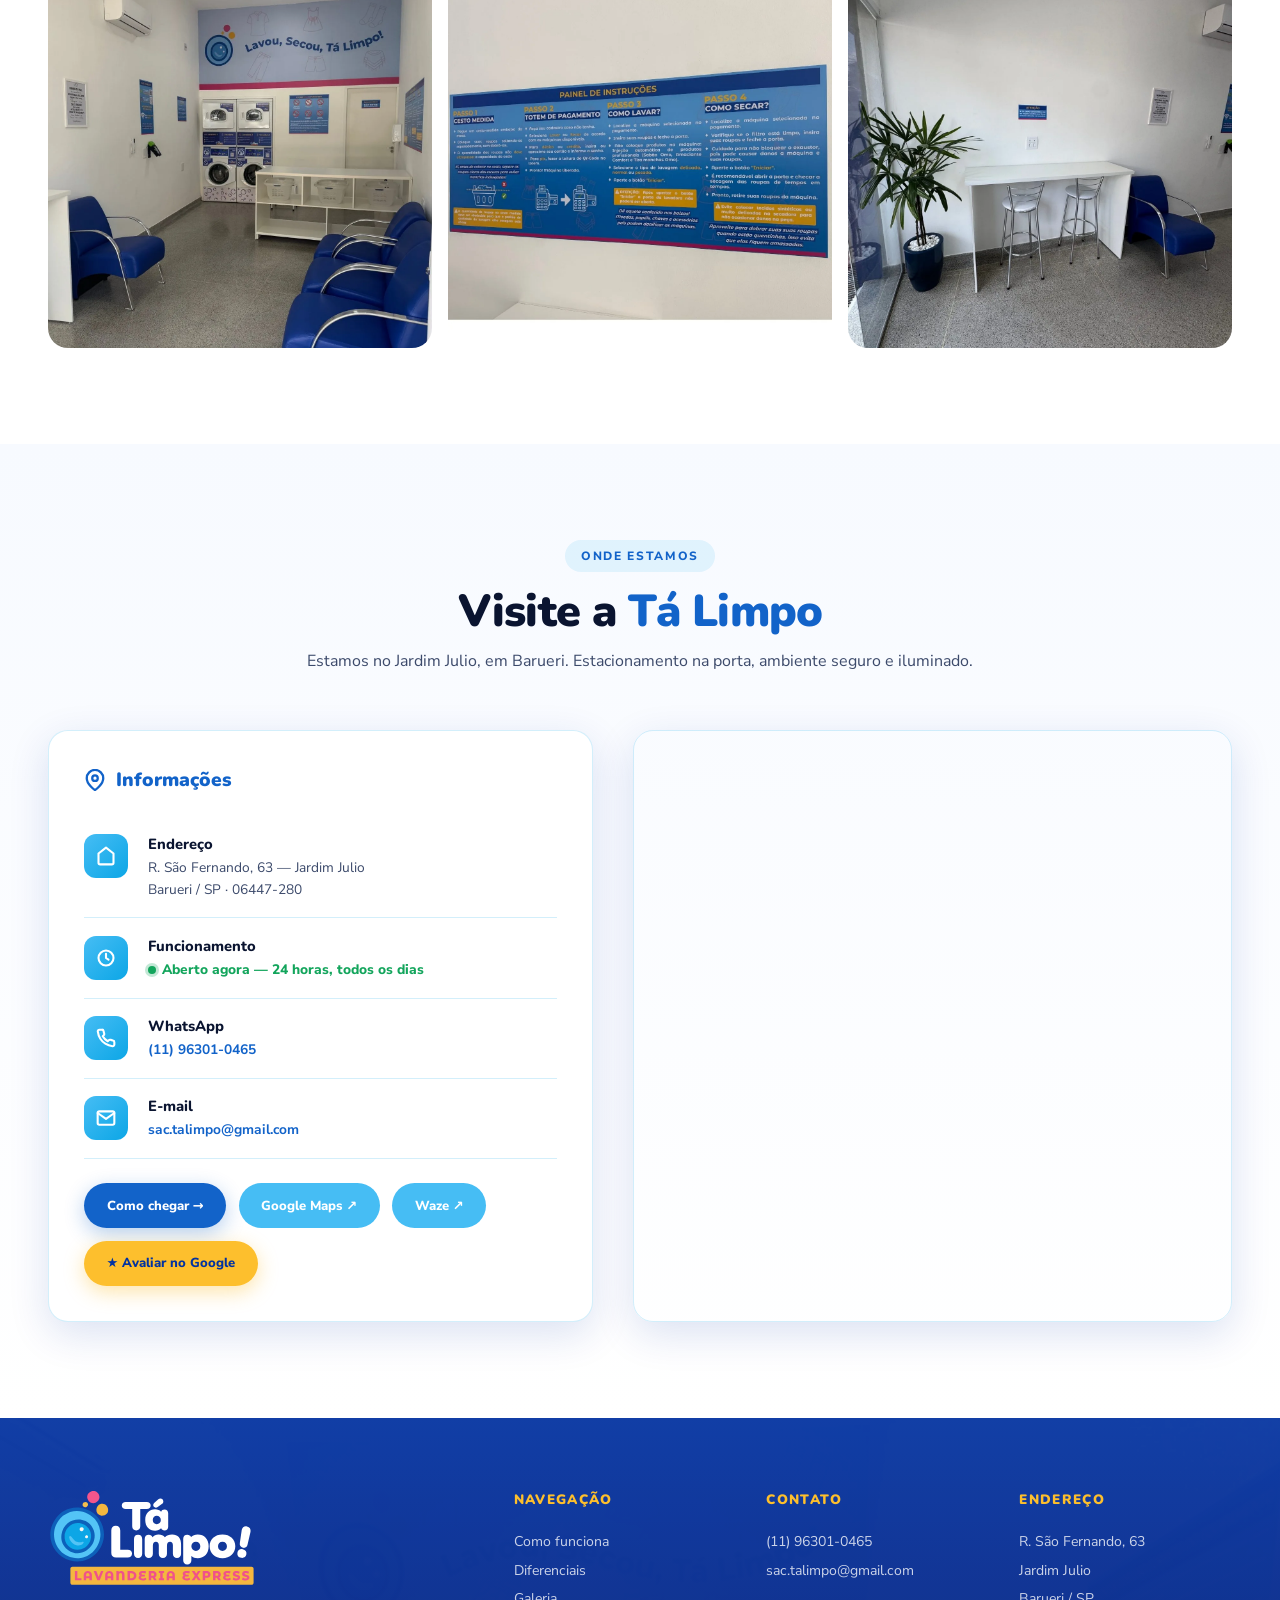
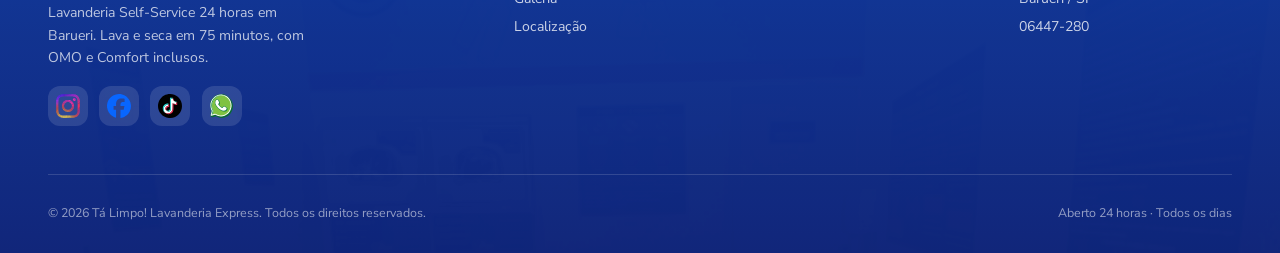
==== commit 8bd9a192: "feat: painel custom de status das máquinas (substitui iframe Sislav) - Consome app.talimpolavanderia" ====
--- a/index.html
+++ b/index.html
@@ -302,20 +302,21 @@
 <section id="avail" aria-label="Disponibilidade de máquinas">
   <div class="wrap">
     <div class="avail-head reveal">
-      <h2>Tem máquina disponível agora?</h2>
+      <h2>Status das máquinas <span class="live-pill"><span class="live-dot"></span> ao vivo</span></h2>
       <p>Consulte em tempo real antes de sair de casa. Sem fila, sem espera.</p>
     </div>
-    <div class="avail-frame reveal">
-      <iframe
-        title="Disponibilidade das máquinas Tá Limpo Lavanderia em tempo real"
-        src="https://app.sislav.com.br/track-machines?trackcode=7aFtdEUMYa"
-        loading="lazy"
-        referrerpolicy="no-referrer-when-downgrade"
-        allow="fullscreen"></iframe>
-    </div>
+
+    <div class="machines-panel reveal" id="machines-panel" aria-live="polite" aria-busy="true">
+      <div class="machines-loading">
+        <span class="spinner" aria-hidden="true"></span>
+        Carregando status das máquinas…
+      </div>
+    </div>
+
     <p class="avail-foot reveal">
-      Tendo dificuldade pra visualizar?
-      <a href="https://app.sislav.com.br/track-machines?trackcode=7aFtdEUMYa" target="_blank" rel="noopener">Abrir em nova aba ↗</a>
+      <span id="machines-updated">Aguardando dados…</span>
+      &nbsp;·&nbsp;
+      <a href="https://app.sislav.com.br/track-machines?trackcode=7aFtdEUMYa" target="_blank" rel="noopener">Ver no Sislav ↗</a>
     </p>
   </div>
 </section>
--- a/assets/css/styles.css
+++ b/assets/css/styles.css
@@ -310,22 +310,89 @@
 }
 .avail-head h2::before{content:"🔍 ";margin-right:0.2rem}
 .avail-head p{font-size:0.95rem;color:rgba(2,50,160,0.82);margin-top:0.45rem;font-weight:600}
-.avail-frame{
-  background:var(--white);border-radius:var(--radius);overflow:hidden;
+.live-pill{
+  display:inline-flex;align-items:center;gap:0.4rem;
+  background:var(--blue-bg);color:#fff;
+  font-size:0.62em;font-weight:800;letter-spacing:0.08em;
+  padding:0.35em 0.85em;border-radius:100px;
+  text-transform:uppercase;vertical-align:middle;margin-left:0.5rem;
+}
+.live-dot{
+  width:7px;height:7px;border-radius:50%;background:#3ddb7a;
+  box-shadow:0 0 0 3px rgba(61,219,122,0.35);
+  animation:pulse 1.6s ease-in-out infinite;
+}
+
+.machines-panel{
+  background:var(--white);border-radius:var(--radius);
   box-shadow:0 14px 40px rgba(2,50,160,0.18);
   border:2px solid rgba(2,50,160,0.12);
-  max-width:1080px;margin:0 auto;
-}
-.avail-frame iframe{
-  width:100%;height:640px;border:0;display:block;background:#fff;
-}
+  max-width:980px;margin:0 auto;padding:1.6rem;
+  min-height:280px;
+}
+.machines-loading,.machines-error{
+  display:flex;align-items:center;justify-content:center;gap:0.8rem;
+  min-height:240px;color:var(--blue-bg);font-weight:700;font-size:0.95rem;
+  text-align:center;flex-direction:column;
+}
+.machines-error a{color:var(--blue);font-weight:800;text-decoration:underline}
+.spinner{
+  width:32px;height:32px;border-radius:50%;
+  border:3px solid rgba(2,50,160,0.18);border-top-color:var(--blue-bg);
+  animation:spin .9s linear infinite;
+}
+@keyframes spin{to{transform:rotate(360deg)}}
+
+.machines-grid{display:grid;grid-template-columns:1fr 1fr;gap:1.5rem}
+.machines-col h3{
+  font-family:'Nunito',sans-serif;font-weight:900;
+  font-size:0.78rem;letter-spacing:0.1em;text-transform:uppercase;
+  color:var(--blue-bg);margin-bottom:0.9rem;
+  display:flex;align-items:center;gap:0.5rem;
+}
+.machines-col h3 svg{width:20px;height:20px;color:var(--blue)}
+.machines-list{display:grid;grid-template-columns:repeat(3,1fr);gap:0.7rem}
+.m-card{
+  background:var(--cream);border-radius:14px;
+  padding:0.95rem 0.7rem;text-align:center;
+  border:2px solid transparent;transition:transform .25s var(--ease);
+  position:relative;overflow:hidden;
+}
+.m-card .m-num{
+  font-family:'Nunito',sans-serif;font-weight:900;
+  font-size:1.6rem;color:var(--ink);line-height:1;margin-bottom:0.35rem;
+}
+.m-card .m-status{
+  font-size:0.72rem;font-weight:800;letter-spacing:0.04em;text-transform:uppercase;
+  display:inline-flex;align-items:center;gap:0.3rem;
+}
+.m-card .m-dot{width:8px;height:8px;border-radius:50%;display:inline-block}
+
+.m-card.is-free{background:#E8F8EE;border-color:#3ddb7a}
+.m-card.is-free .m-status{color:#0F8A3E}
+.m-card.is-free .m-dot{background:#3ddb7a}
+
+.m-card.is-busy{background:#FDECEF;border-color:var(--pink)}
+.m-card.is-busy .m-status{color:#C4225A}
+.m-card.is-busy .m-dot{background:var(--pink);animation:pulse 1.6s ease-in-out infinite}
+
+.m-summary{
+  display:flex;justify-content:center;gap:1.2rem;flex-wrap:wrap;
+  padding:1rem 0 0;margin-top:1.2rem;border-top:1px dashed rgba(2,50,160,0.18);
+  font-size:0.82rem;font-weight:700;color:var(--ink-soft);
+}
+.m-summary strong{color:var(--blue-bg)}
+
 .avail-foot{
-  text-align:center;margin-top:1rem;font-size:0.86rem;
+  text-align:center;margin-top:1rem;font-size:0.84rem;
   color:rgba(2,50,160,0.78);font-weight:600;
 }
 .avail-foot a{color:var(--blue-bg);font-weight:800;text-decoration:underline}
+
 @media (max-width:640px){
-  .avail-frame iframe{height:520px}
+  .machines-grid{grid-template-columns:1fr;gap:1.2rem}
+  .machines-list{grid-template-columns:repeat(3,1fr)}
+  .m-card .m-num{font-size:1.35rem}
 }
 
 /* ── PRODUTOS (OMO + COMFORT) ── */
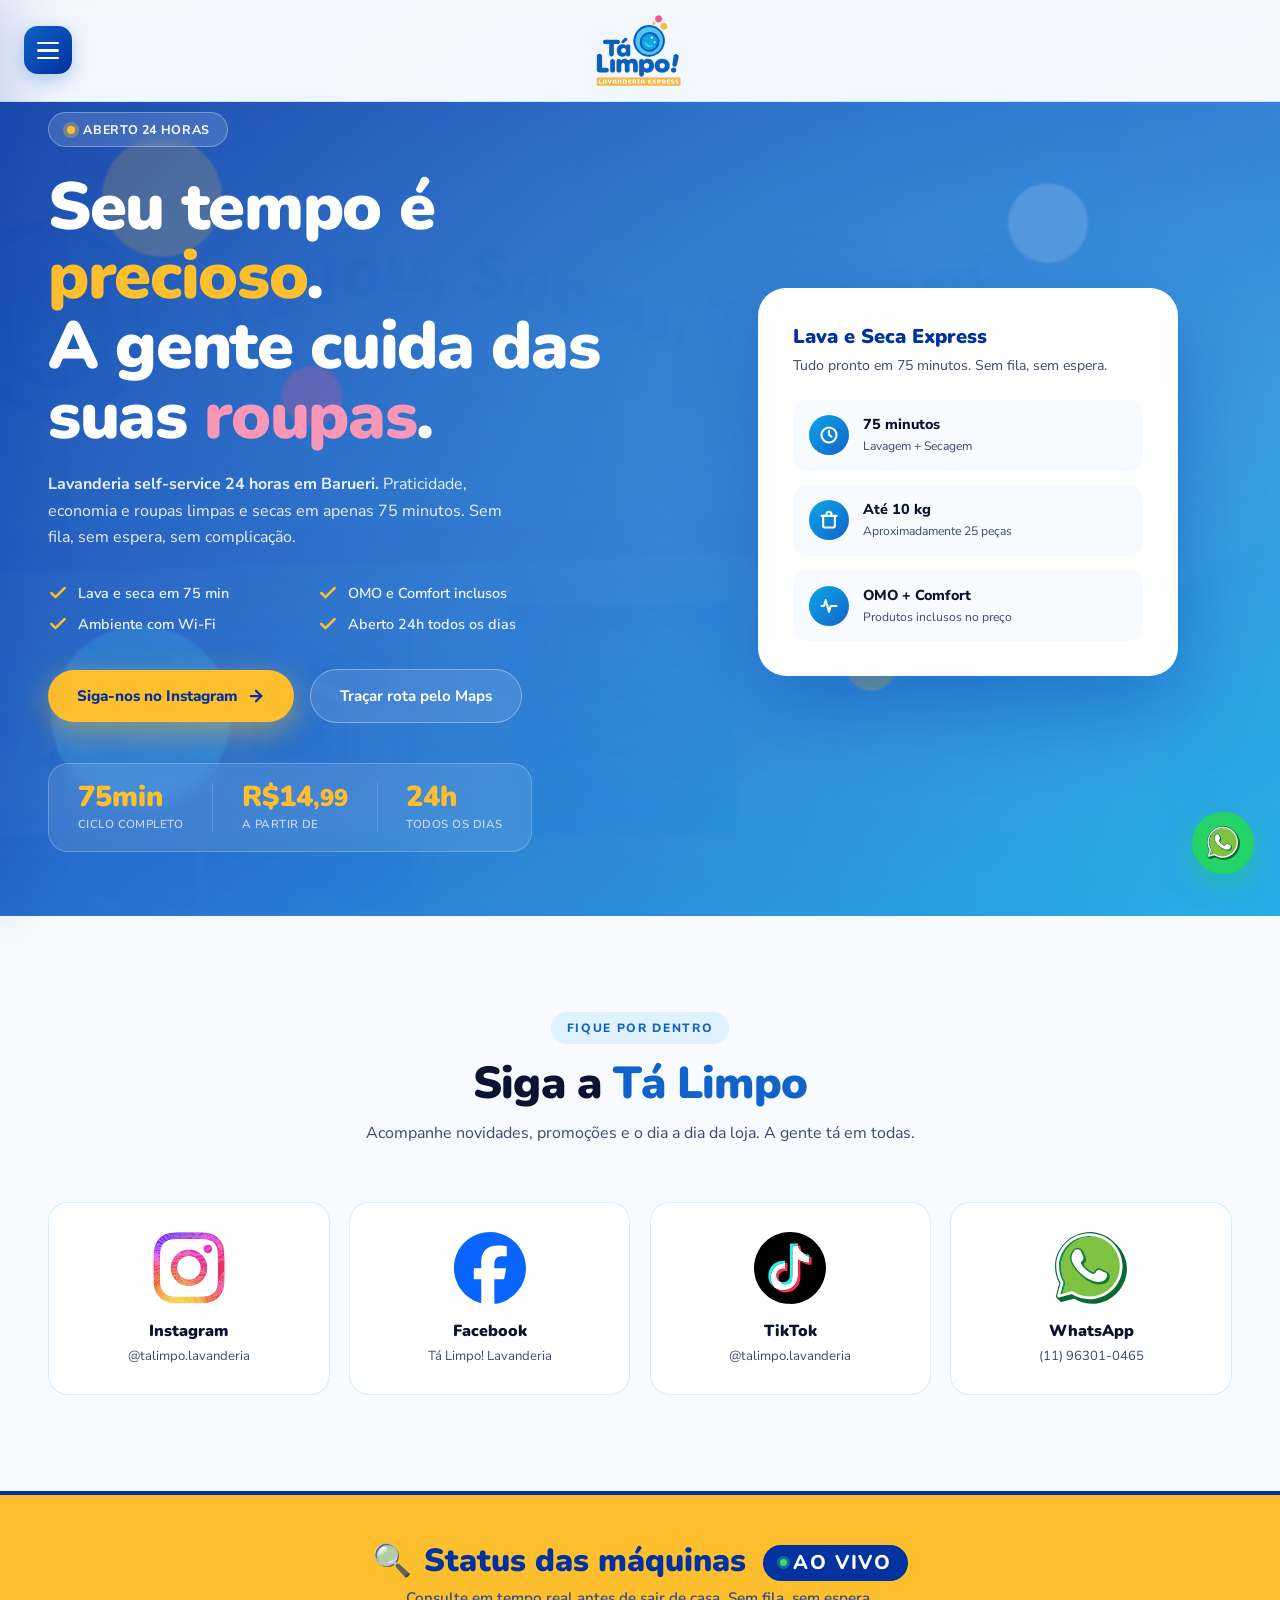
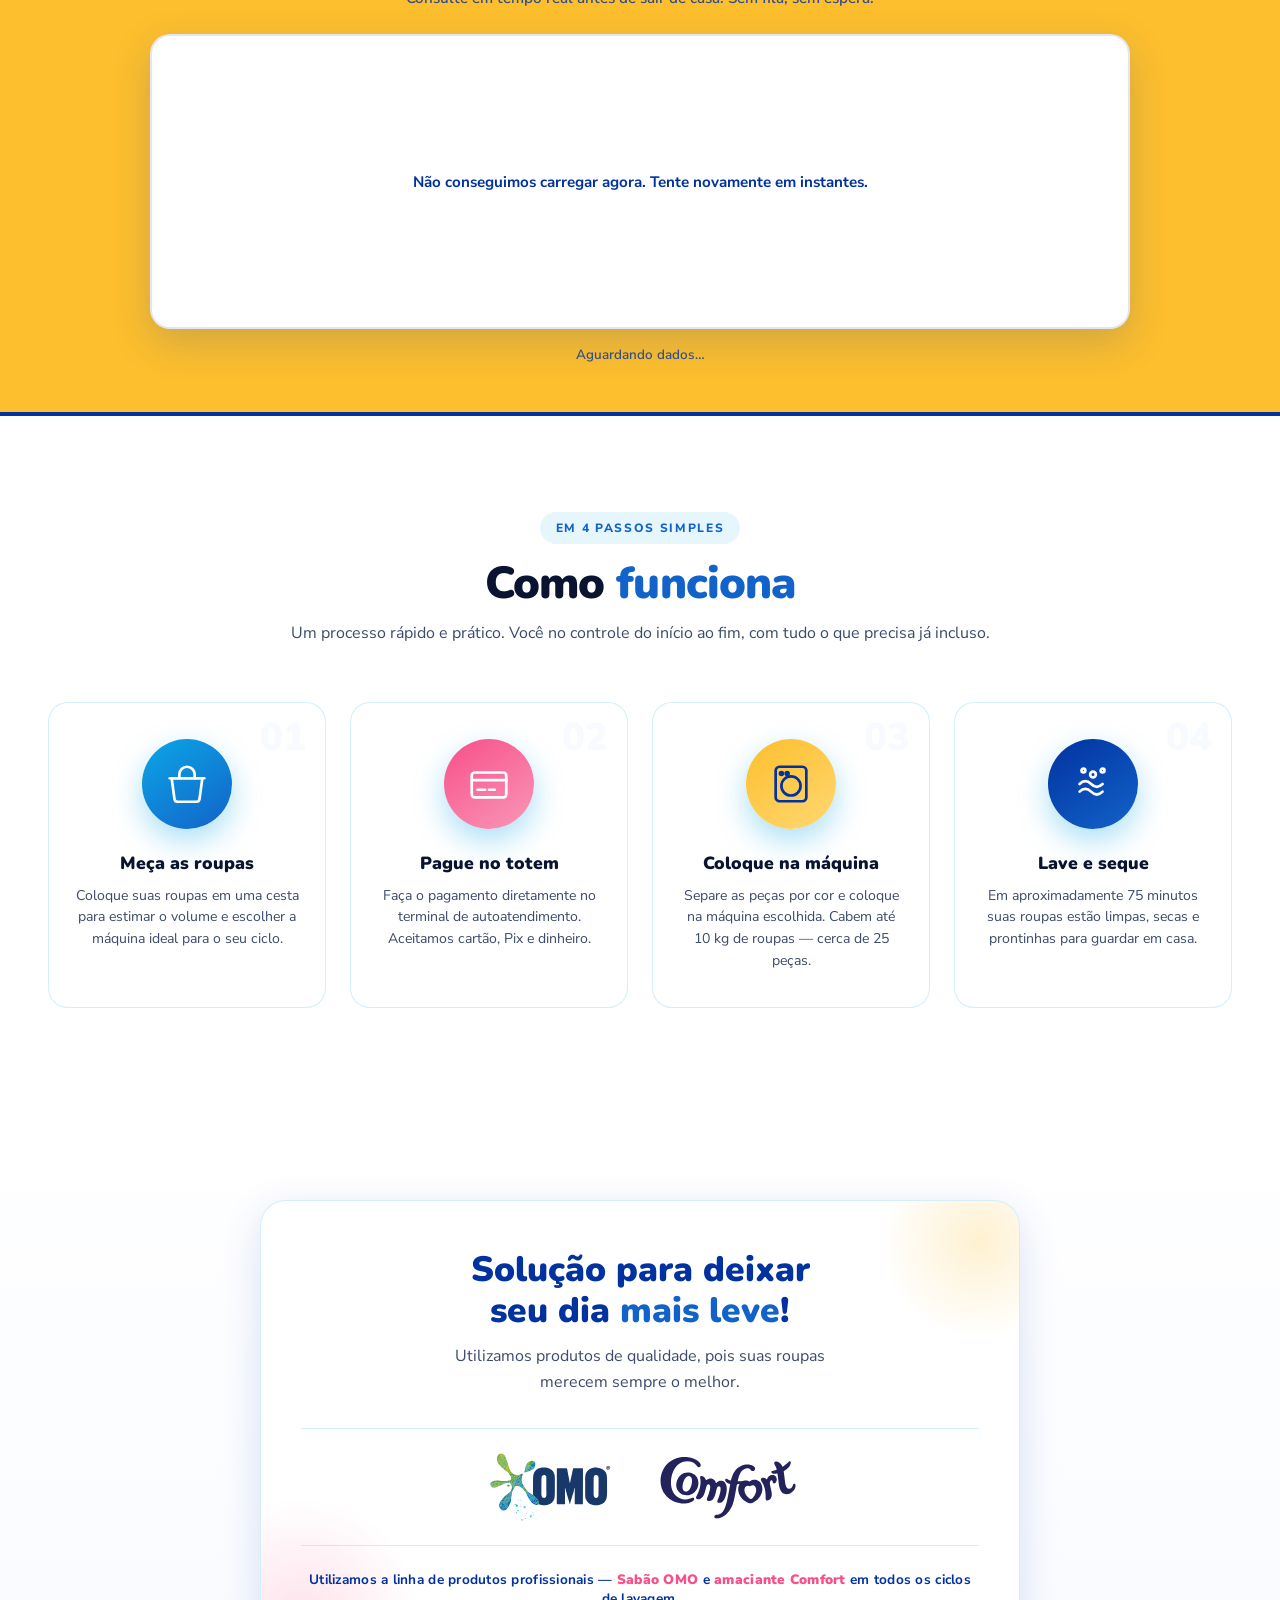
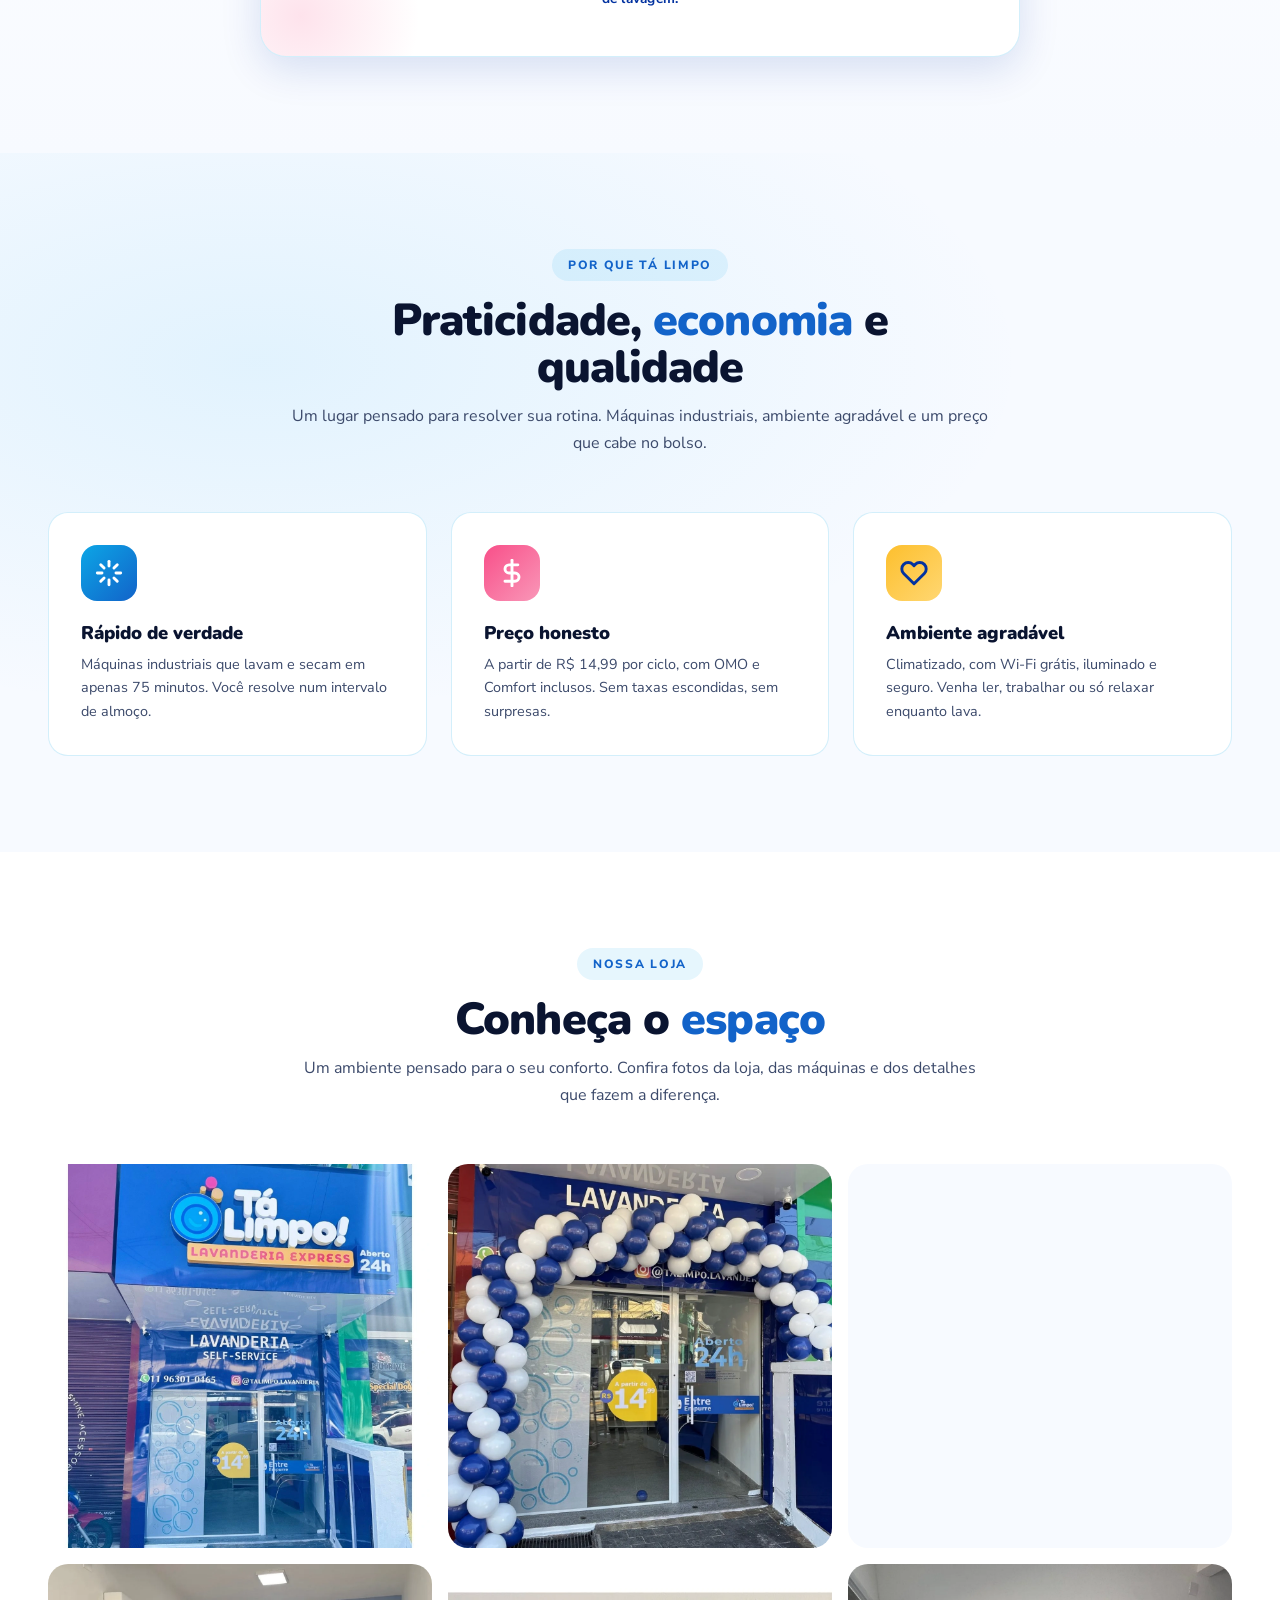
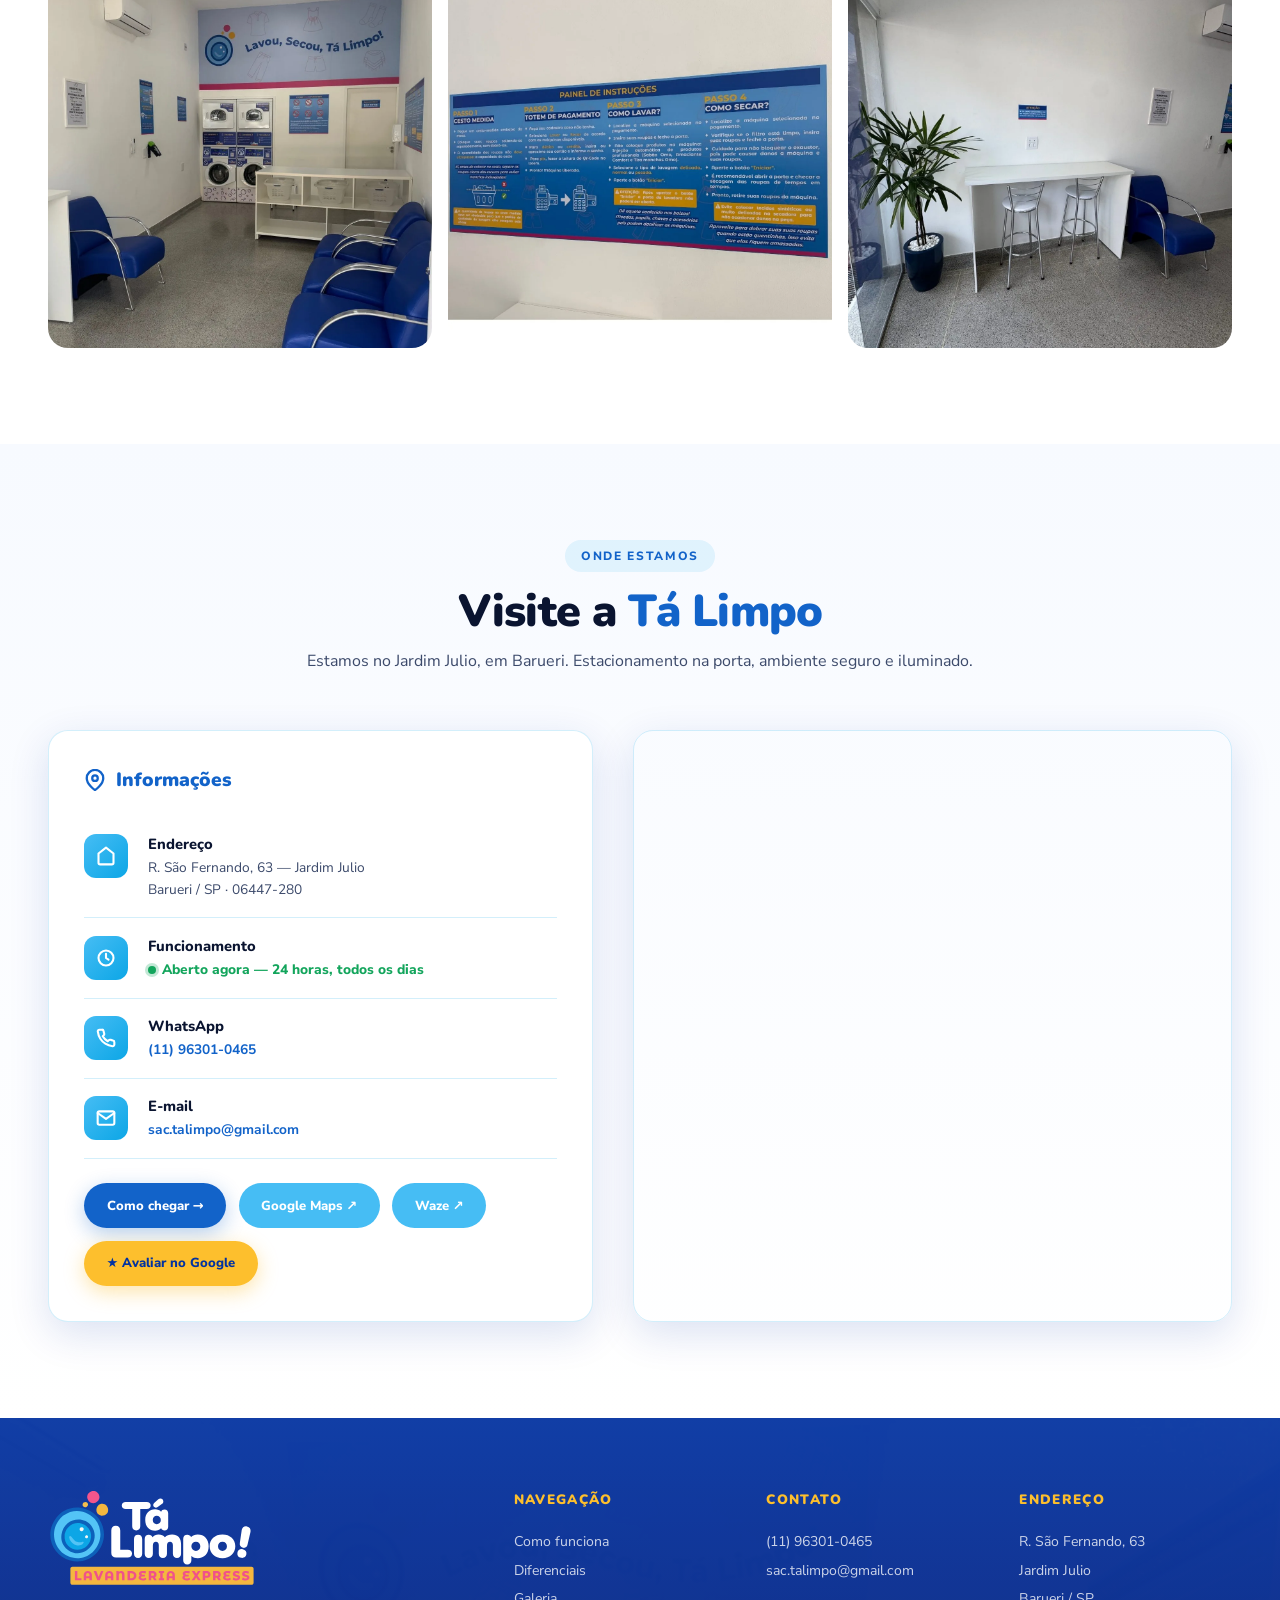
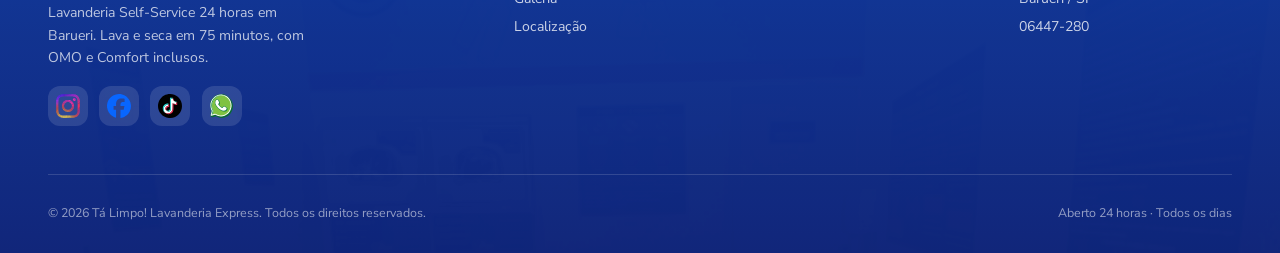
==== commit 91a05902: "chore: remove links Ver no Sislav do painel de máquinas Co-Authored-By: Claude Opus 4.7 <noreply@ant" ====
--- a/index.html
+++ b/index.html
@@ -315,8 +315,6 @@
 
     <p class="avail-foot reveal">
       <span id="machines-updated">Aguardando dados…</span>
-      &nbsp;·&nbsp;
-      <a href="https://app.sislav.com.br/track-machines?trackcode=7aFtdEUMYa" target="_blank" rel="noopener">Ver no Sislav ↗</a>
     </p>
   </div>
 </section>
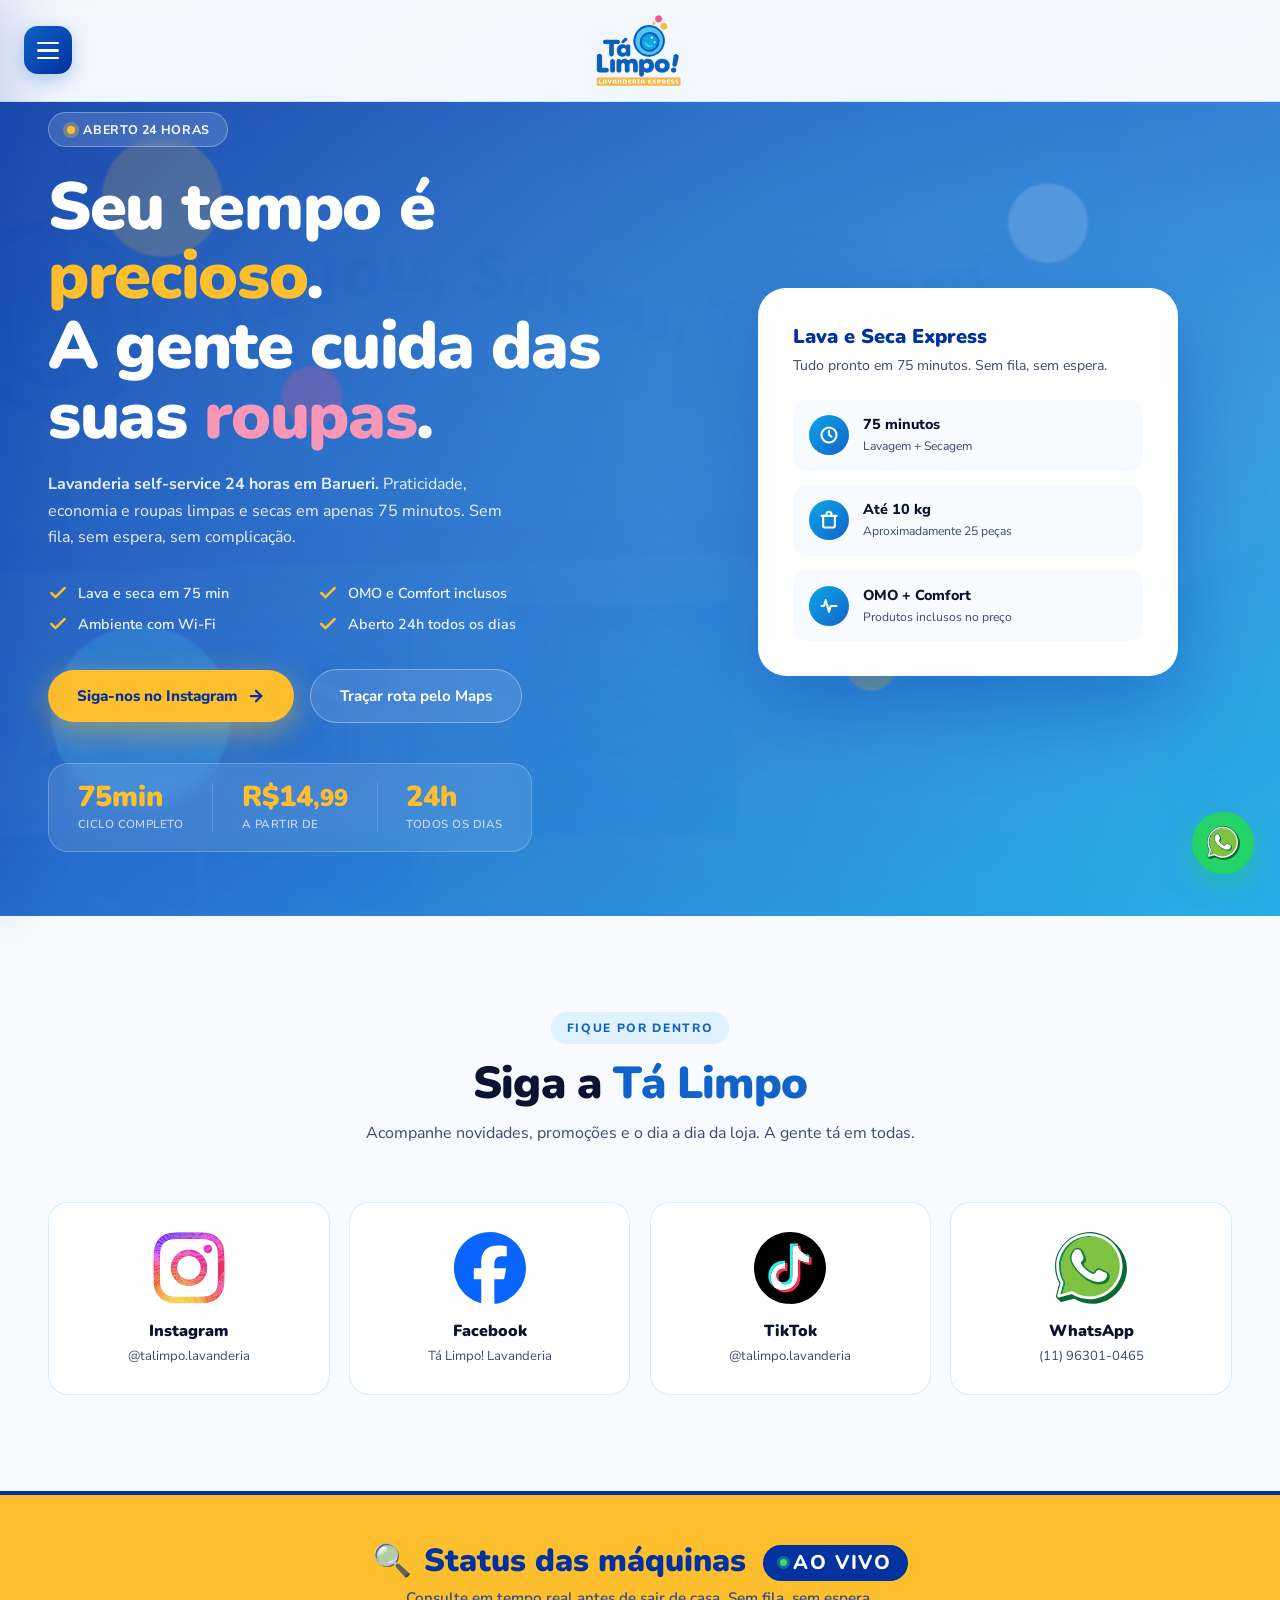
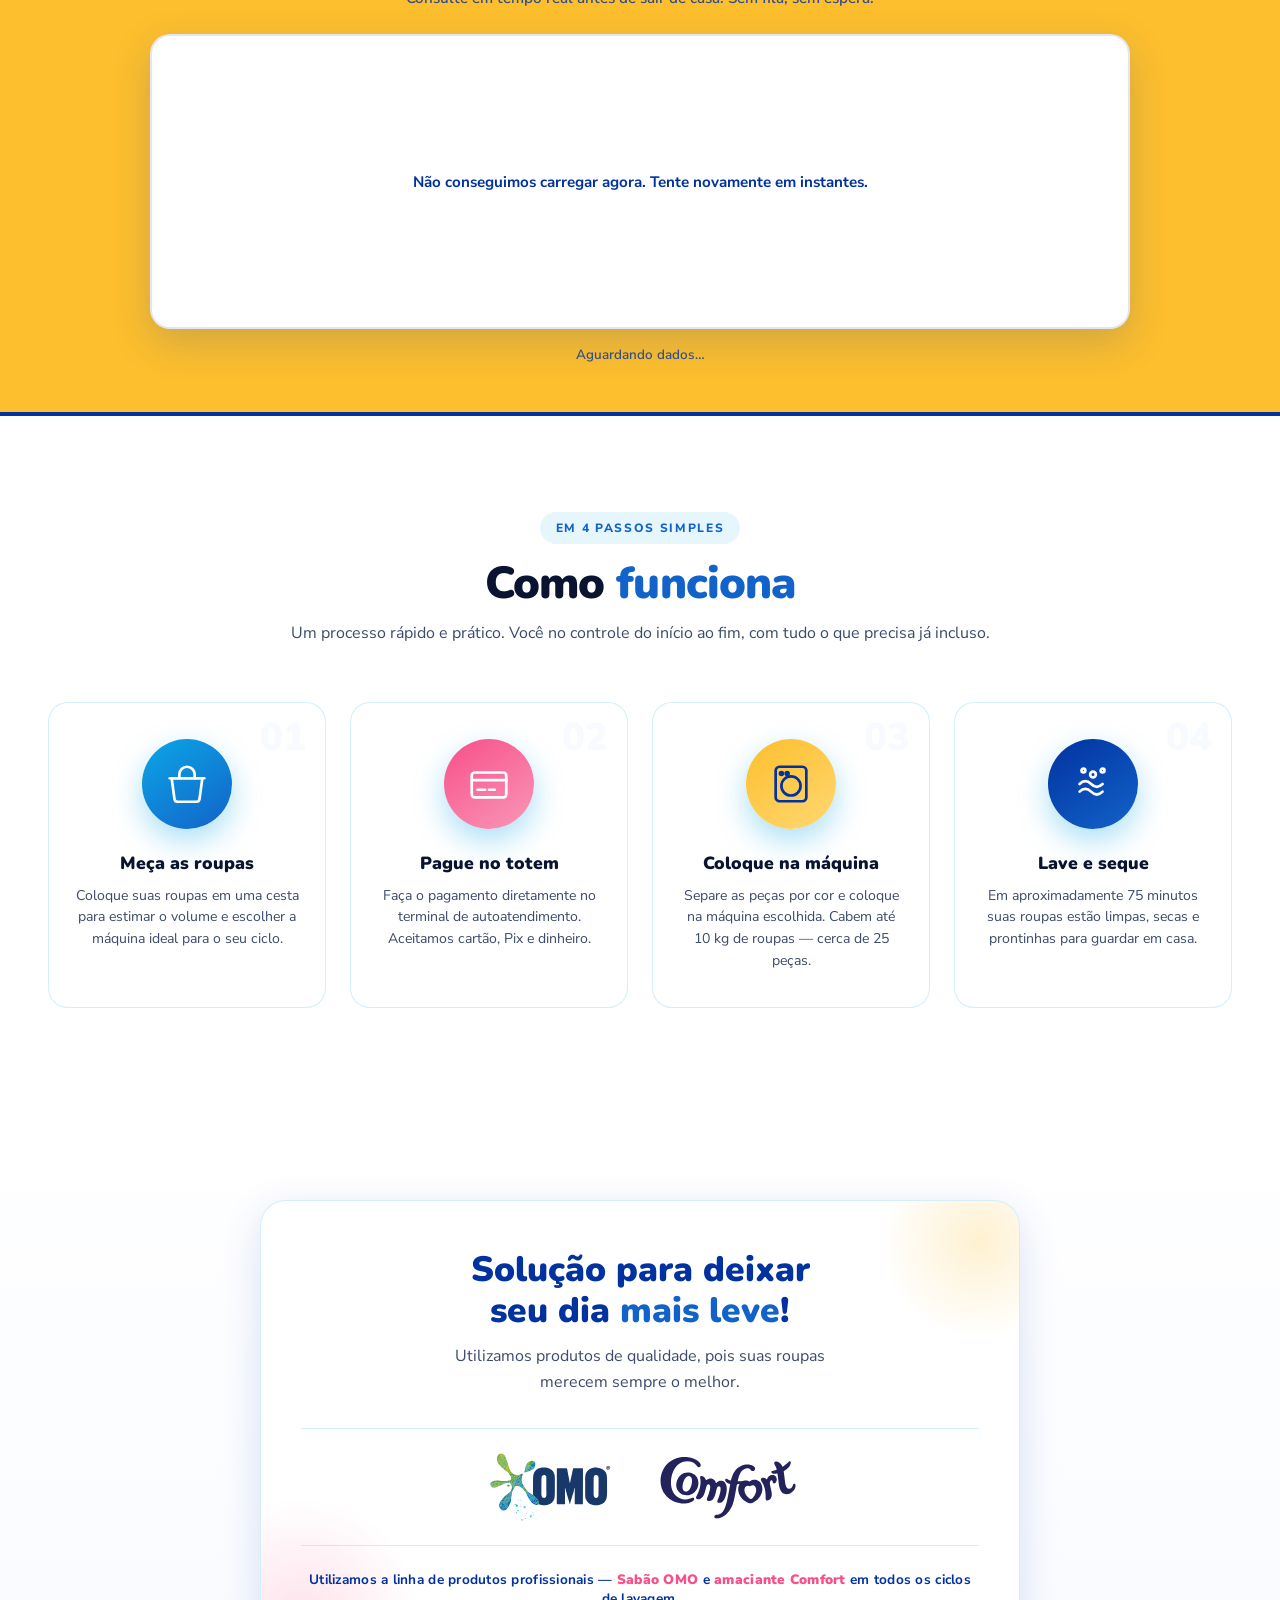
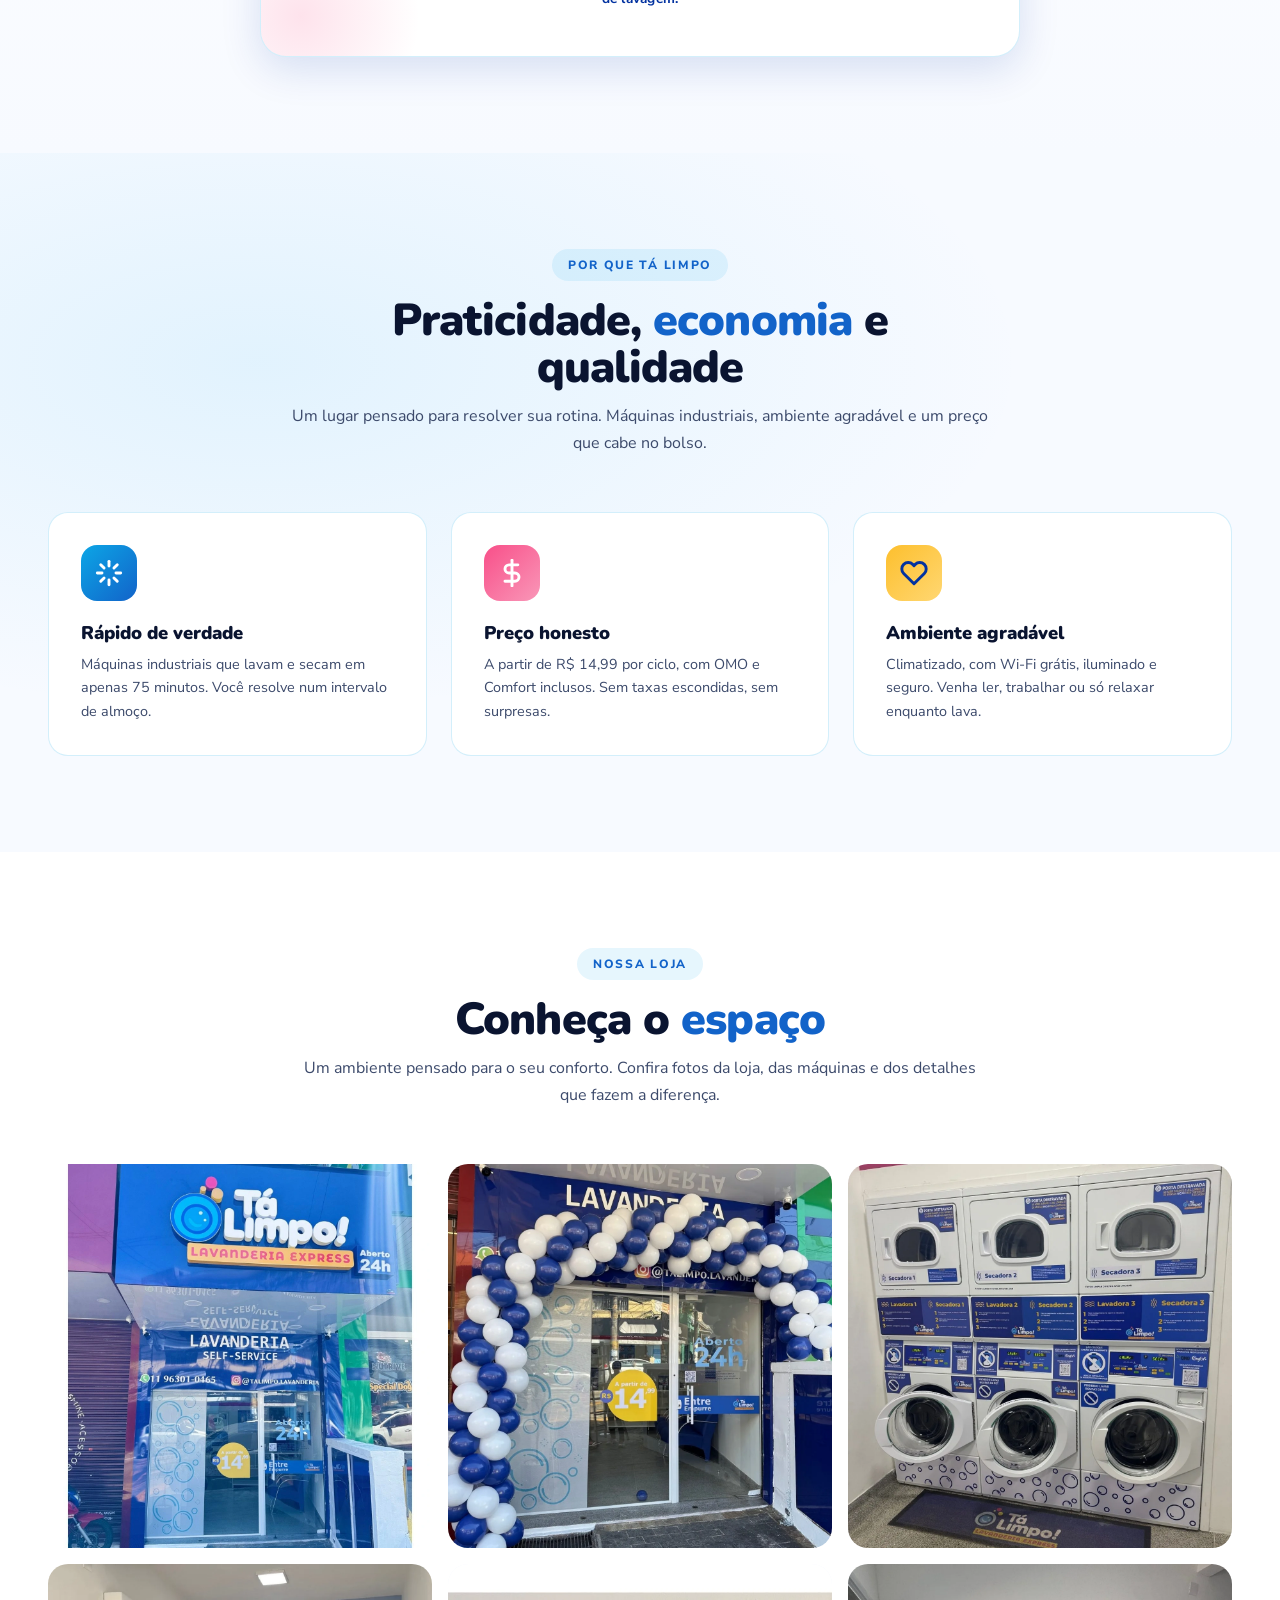
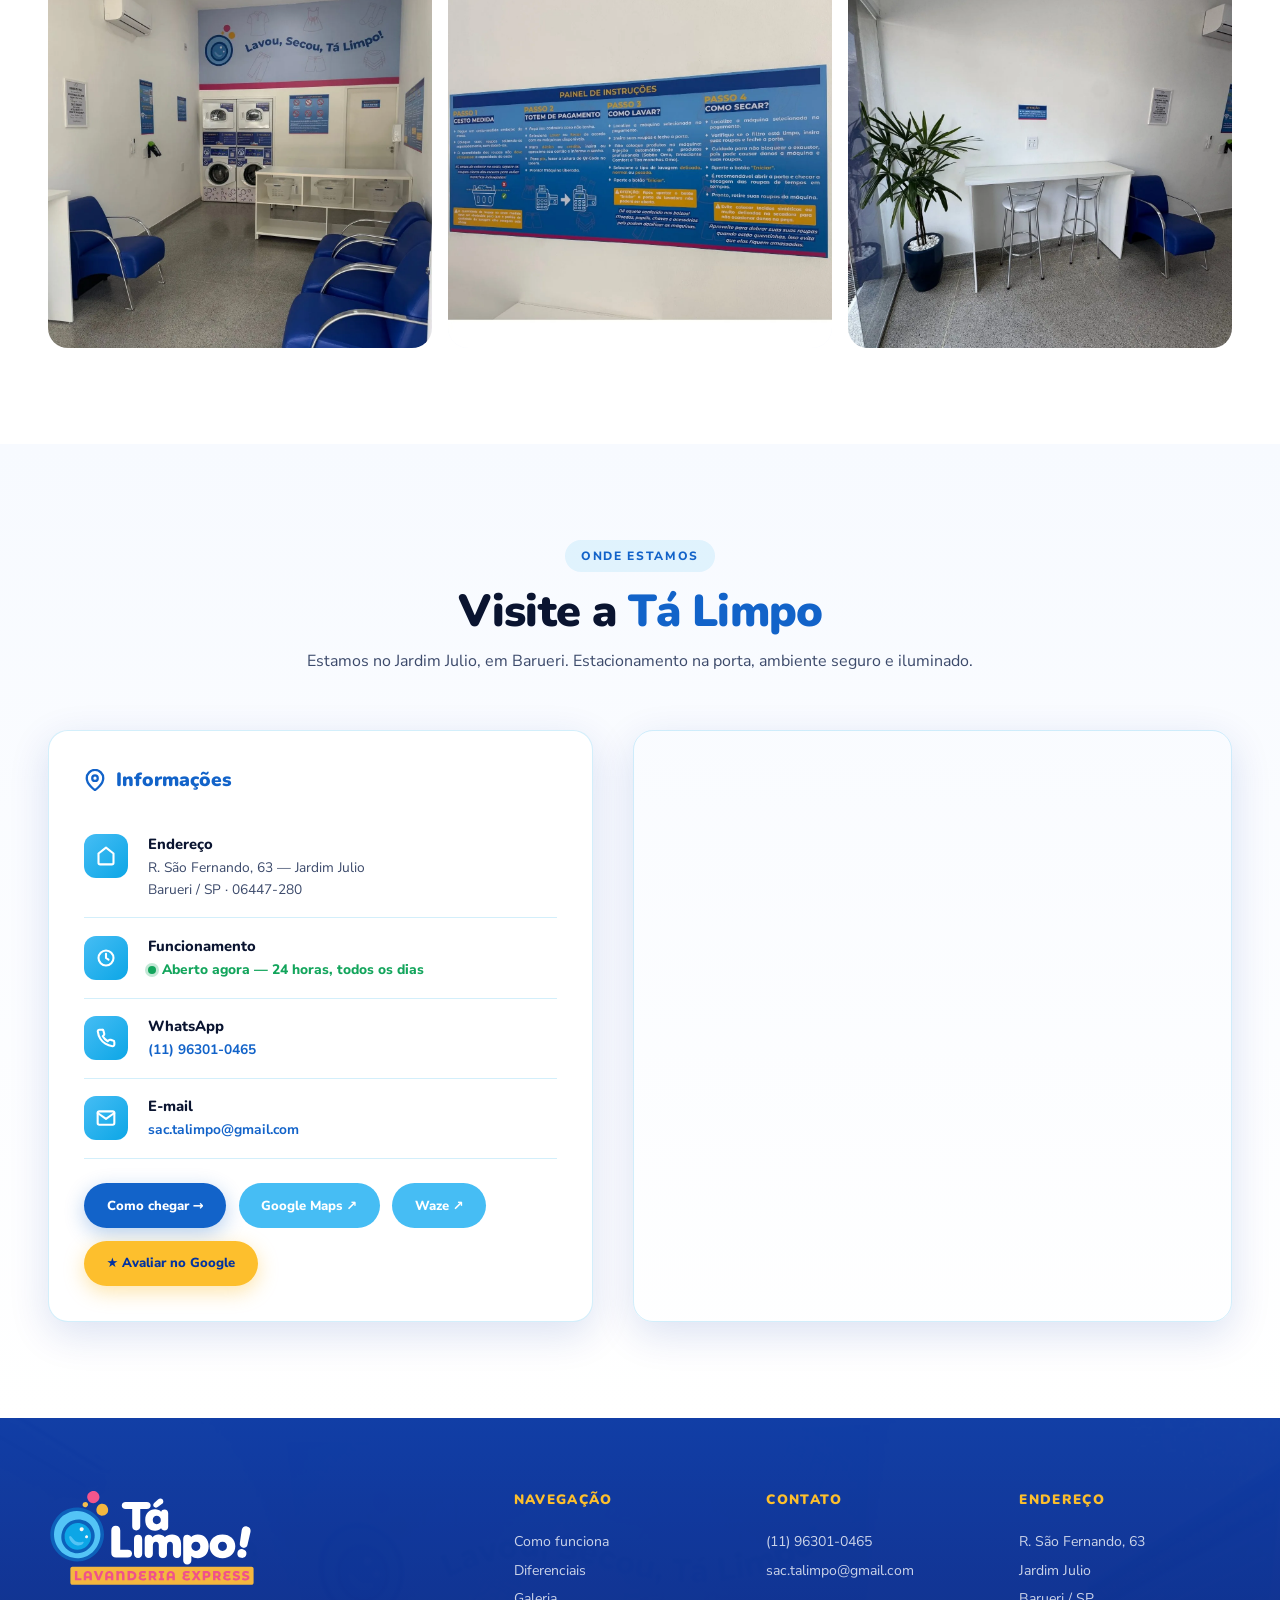
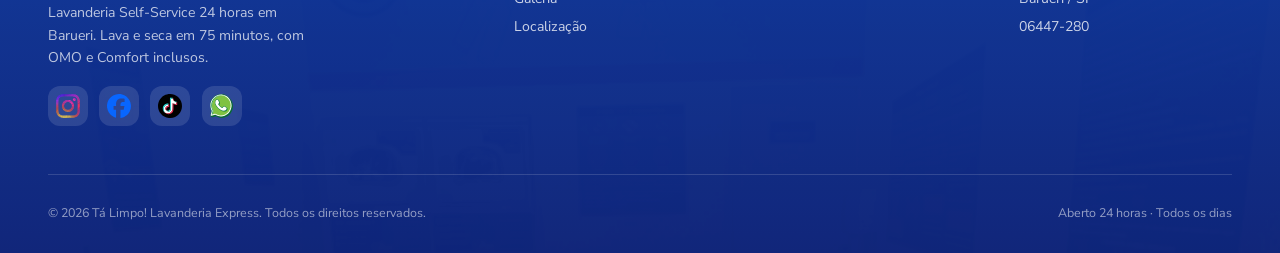
==== commit 716e71f0: "Integrate Google Tag Manager into index.html Added Google Tag Manager scripts for tracking." ====
--- a/index.html
+++ b/index.html
@@ -1,6 +1,13 @@
 <!DOCTYPE html>
 <html lang="pt-BR">
 <head>
+<!-- Google Tag Manager -->
+<script>(function(w,d,s,l,i){w[l]=w[l]||[];w[l].push({'gtm.start':
+new Date().getTime(),event:'gtm.js'});var f=d.getElementsByTagName(s)[0],
+j=d.createElement(s),dl=l!='dataLayer'?'&l='+l:'';j.async=true;j.src=
+'https://www.googletagmanager.com/gtm.js?id='+i+dl;f.parentNode.insertBefore(j,f);
+})(window,document,'script','dataLayer','GTM-MZMJJGGP');</script>
+<!-- End Google Tag Manager -->
 <meta charset="UTF-8">
 <meta name="viewport" content="width=device-width, initial-scale=1.0">
 <title>Lavanderia 24h em Barueri · Lava e Seca 75min | Tá Limpo!</title>
@@ -160,7 +167,11 @@
 </script>
 </head>
 <body>
-
+<!-- Google Tag Manager (noscript) -->
+<noscript><iframe src="https://www.googletagmanager.com/ns.html?id=GTM-MZMJJGGP"
+height="0" width="0" style="display:none;visibility:hidden"></iframe></noscript>
+<!-- End Google Tag Manager (noscript) -->
+  
 <!-- NAV -->
 <nav>
   <button class="nav-toggle" aria-label="Abrir menu" aria-expanded="false" aria-controls="nav-drawer">
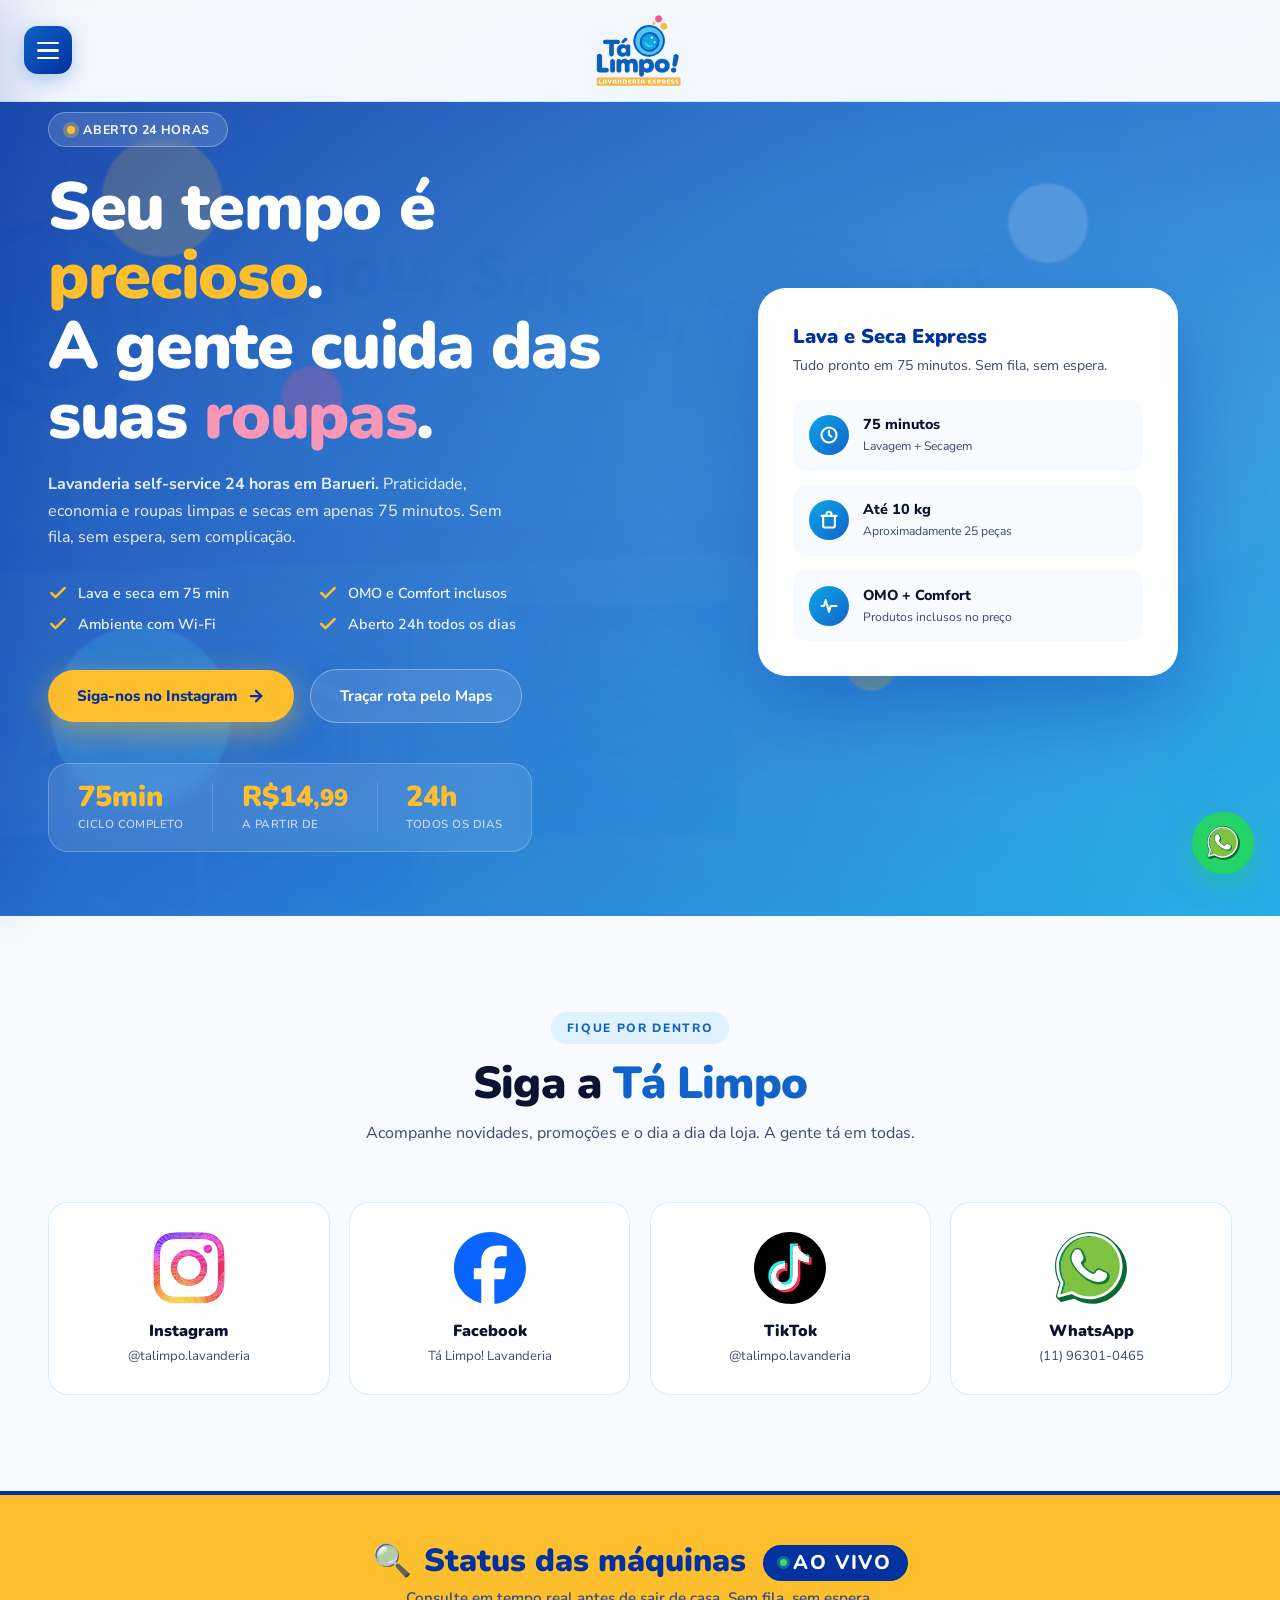
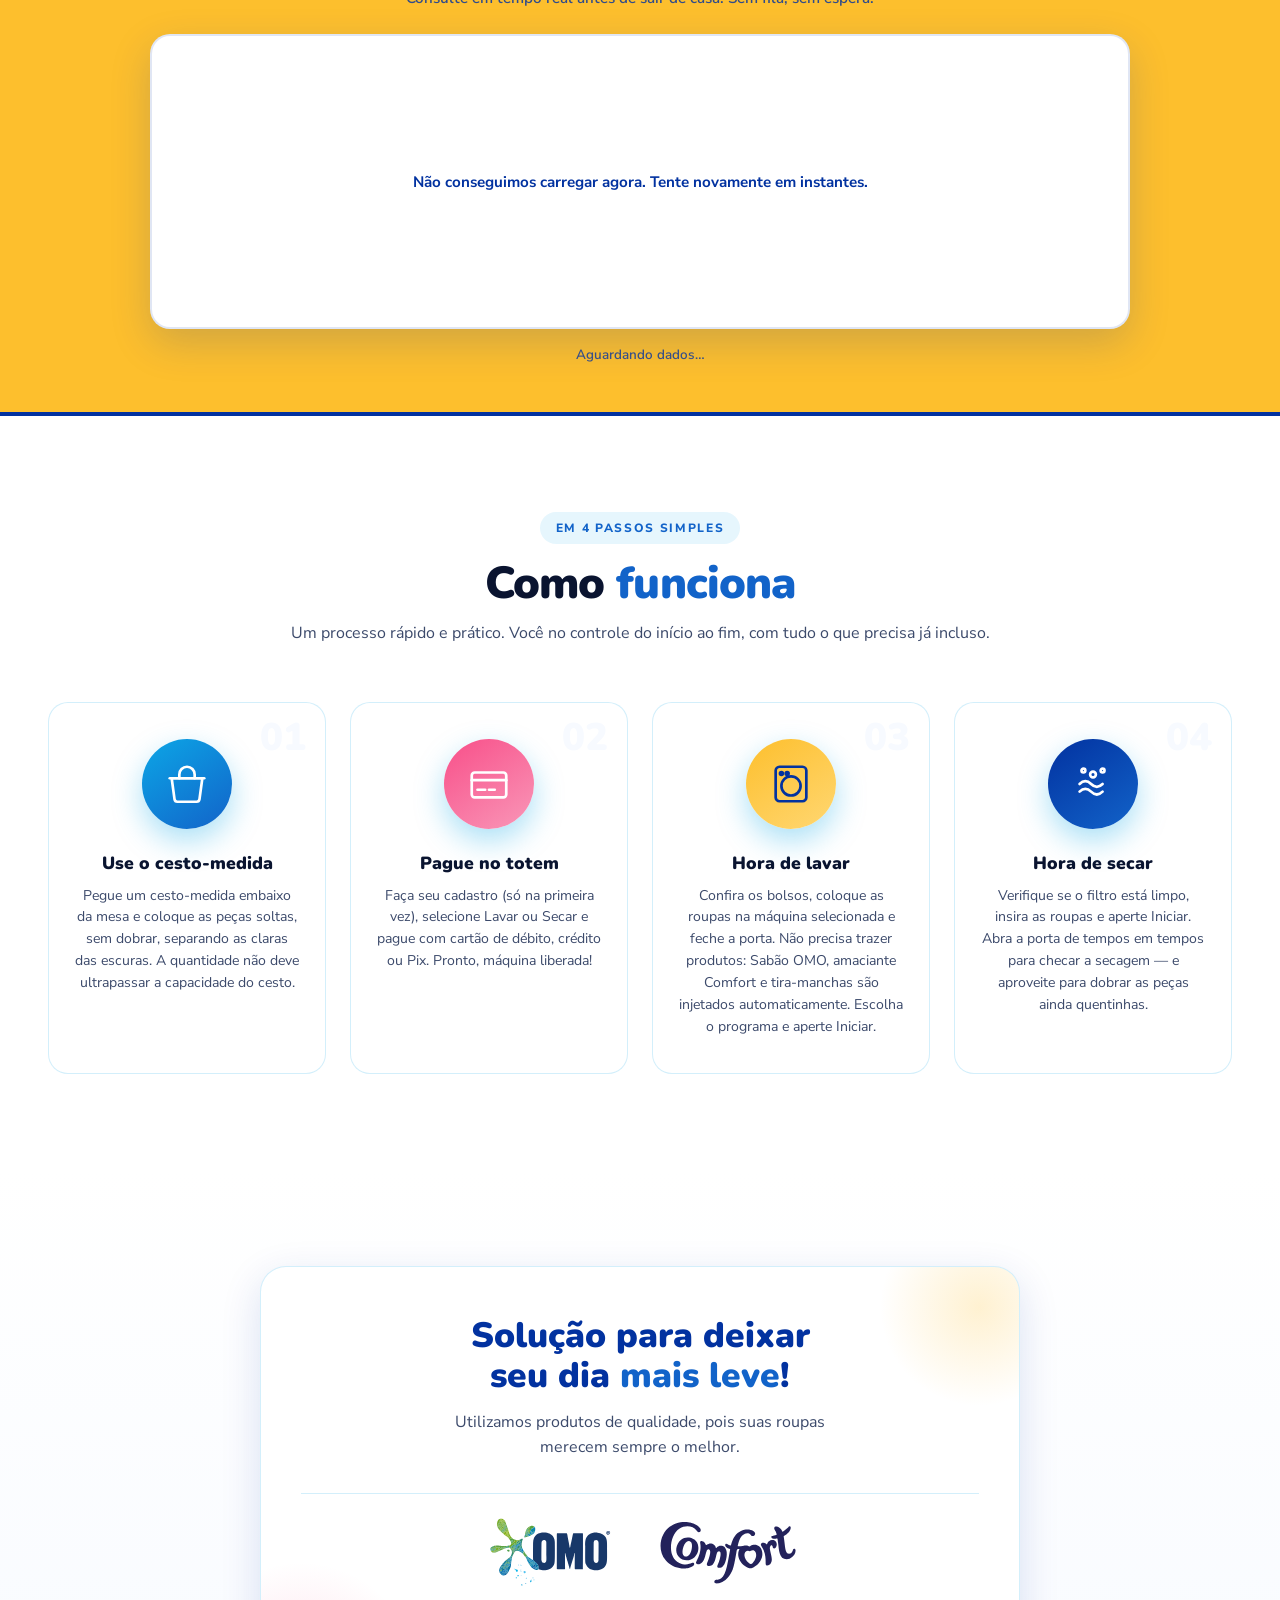
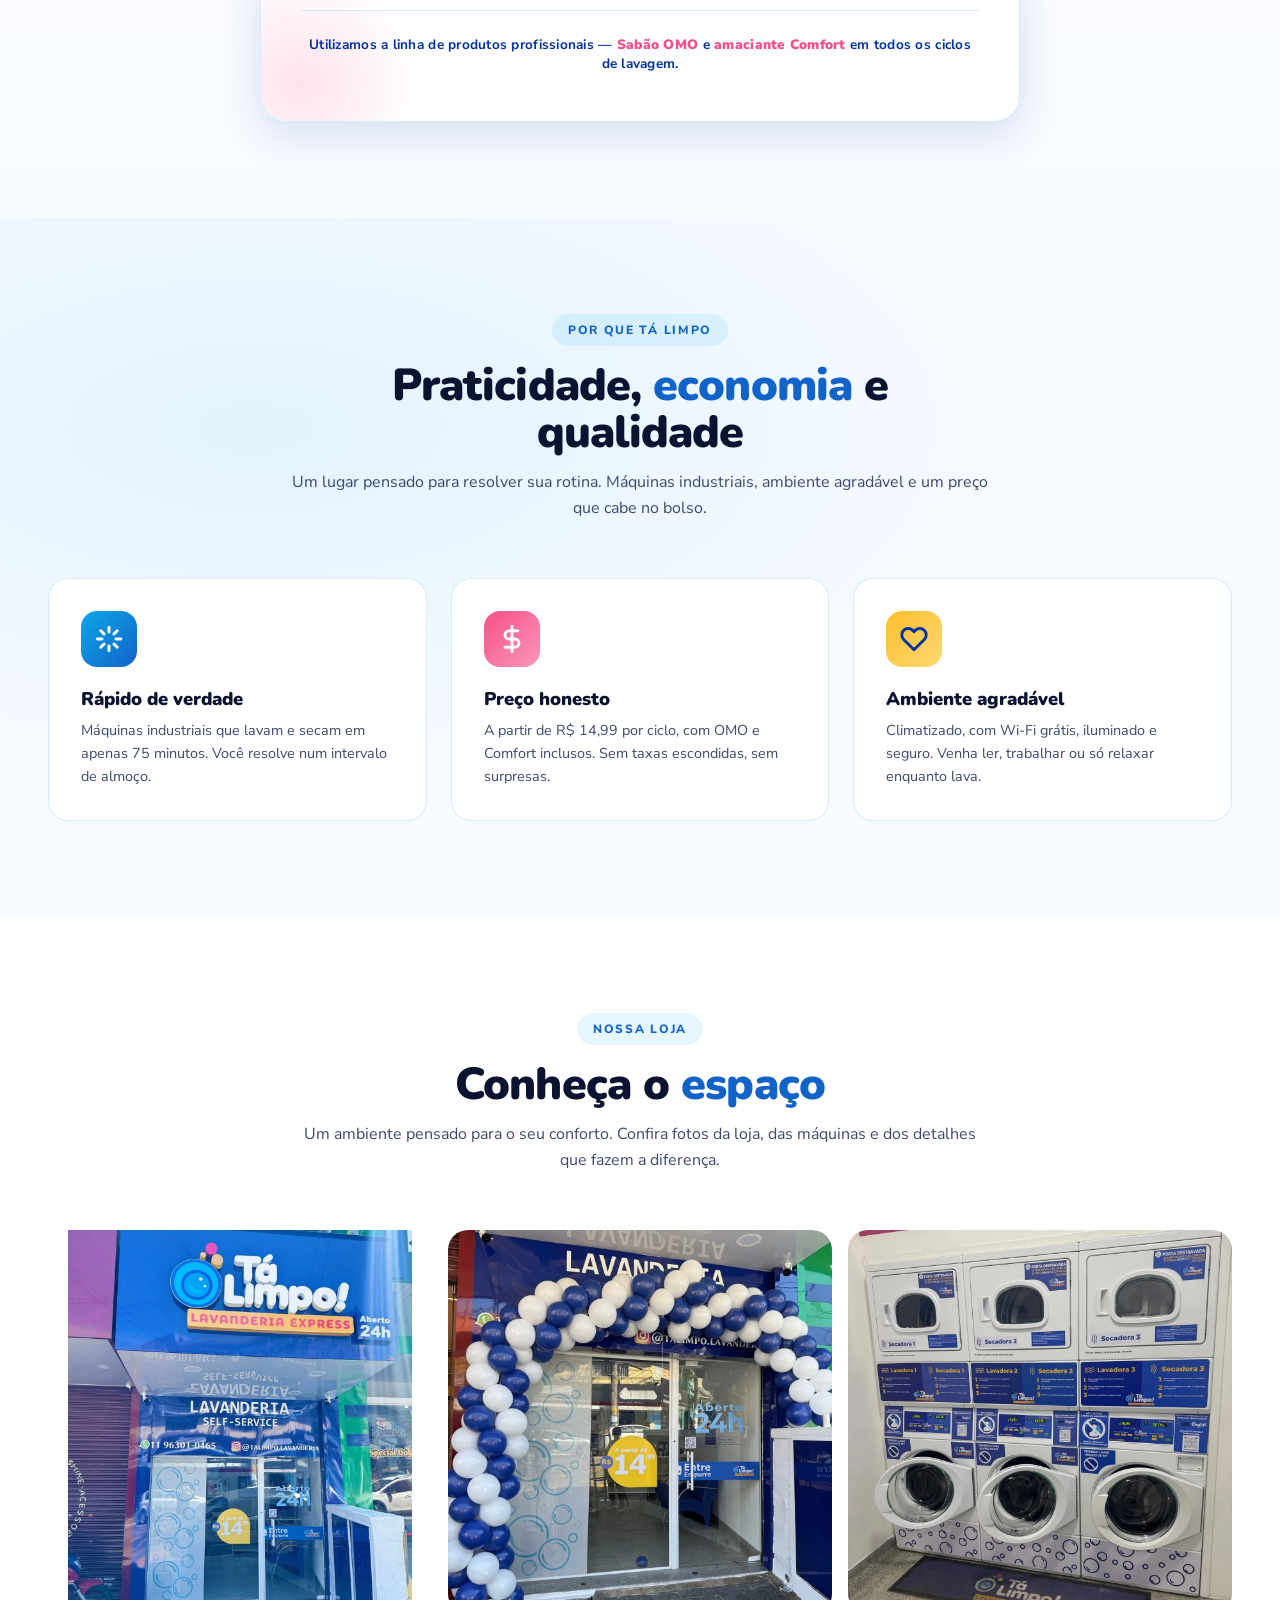
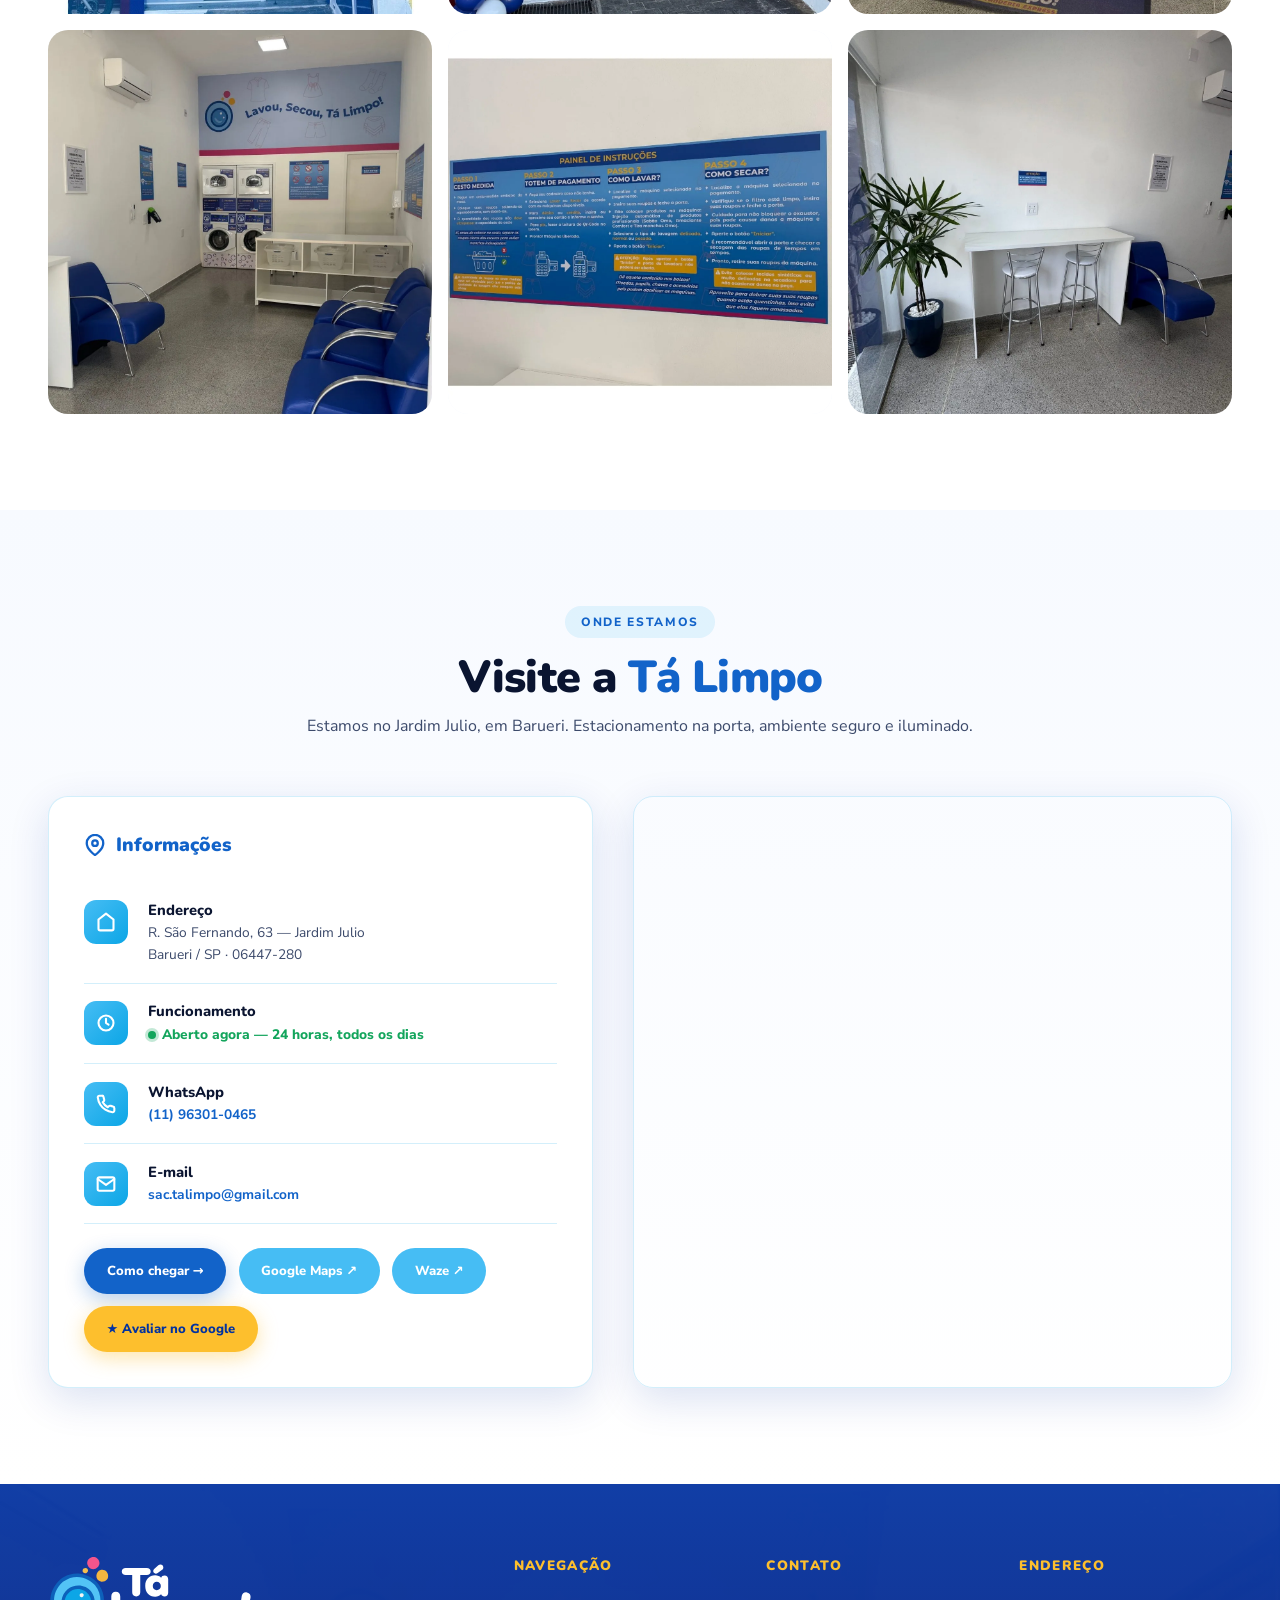
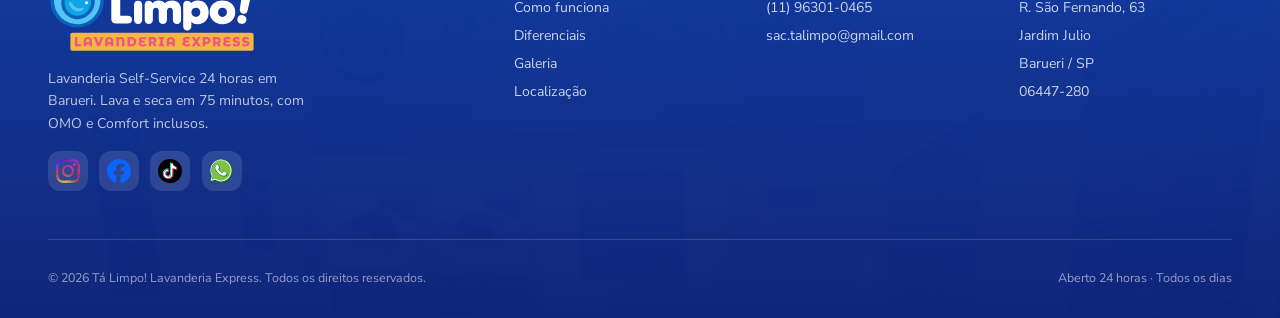
==== commit 11a2dd27: "feat: textos do Como Funciona alinhados ao adesivo de parede (cesto-medida, totem, lavar, secar) Co-" ====
--- a/index.html
+++ b/index.html
@@ -348,8 +348,8 @@
             <line x1="6" y1="18" x2="42" y2="18"/>
           </svg>
         </div>
-        <h3>Meça as roupas</h3>
-        <p>Coloque suas roupas em uma cesta para estimar o volume e escolher a máquina ideal para o seu ciclo.</p>
+        <h3>Use o cesto-medida</h3>
+        <p>Pegue um cesto-medida embaixo da mesa e coloque as peças soltas, sem dobrar, separando as claras das escuras. A quantidade não deve ultrapassar a capacidade do cesto.</p>
       </div>
       <div class="step reveal">
         <div class="step-num">02</div>
@@ -362,7 +362,7 @@
           </svg>
         </div>
         <h3>Pague no totem</h3>
-        <p>Faça o pagamento diretamente no terminal de autoatendimento. Aceitamos cartão, Pix e dinheiro.</p>
+        <p>Faça seu cadastro (só na primeira vez), selecione Lavar ou Secar e pague com cartão de débito, crédito ou Pix. Pronto, máquina liberada!</p>
       </div>
       <div class="step reveal">
         <div class="step-num">03</div>
@@ -374,8 +374,8 @@
             <circle cx="20" cy="13" r="1.5" fill="currentColor"/>
           </svg>
         </div>
-        <h3>Coloque na máquina</h3>
-        <p>Separe as peças por cor e coloque na máquina escolhida. Cabem até 10 kg de roupas — cerca de 25 peças.</p>
+        <h3>Hora de lavar</h3>
+        <p>Confira os bolsos, coloque as roupas na máquina selecionada e feche a porta. Não precisa trazer produtos: Sabão OMO, amaciante Comfort e tira-manchas são injetados automaticamente. Escolha o programa e aperte Iniciar.</p>
       </div>
       <div class="step reveal">
         <div class="step-num">04</div>
@@ -388,8 +388,8 @@
             <circle cx="14" cy="10" r="2"/>
           </svg>
         </div>
-        <h3>Lave e seque</h3>
-        <p>Em aproximadamente 75 minutos suas roupas estão limpas, secas e prontinhas para guardar em casa.</p>
+        <h3>Hora de secar</h3>
+        <p>Verifique se o filtro está limpo, insira as roupas e aperte Iniciar. Abra a porta de tempos em tempos para checar a secagem — e aproveite para dobrar as peças ainda quentinhas.</p>
       </div>
     </div>
   </div>
--- a/assets/css/styles.css
+++ b/assets/css/styles.css
@@ -375,6 +375,20 @@
 .m-card.is-busy{background:#FDECEF;border-color:var(--pink)}
 .m-card.is-busy .m-status{color:#C4225A}
 .m-card.is-busy .m-dot{background:var(--pink);animation:pulse 1.6s ease-in-out infinite}
+
+.m-progress{margin-top:0.55rem}
+.m-progress-track{
+  height:6px;border-radius:99px;background:rgba(196,34,90,0.18);
+  overflow:hidden;
+}
+.m-progress-bar{
+  height:100%;border-radius:99px;background:var(--pink);
+  transition:width 1s linear;
+}
+.m-remaining{
+  margin-top:0.35rem;font-size:0.68rem;font-weight:800;
+  color:#C4225A;letter-spacing:0.02em;
+}
 
 .m-summary{
   display:flex;justify-content:center;gap:1.2rem;flex-wrap:wrap;
